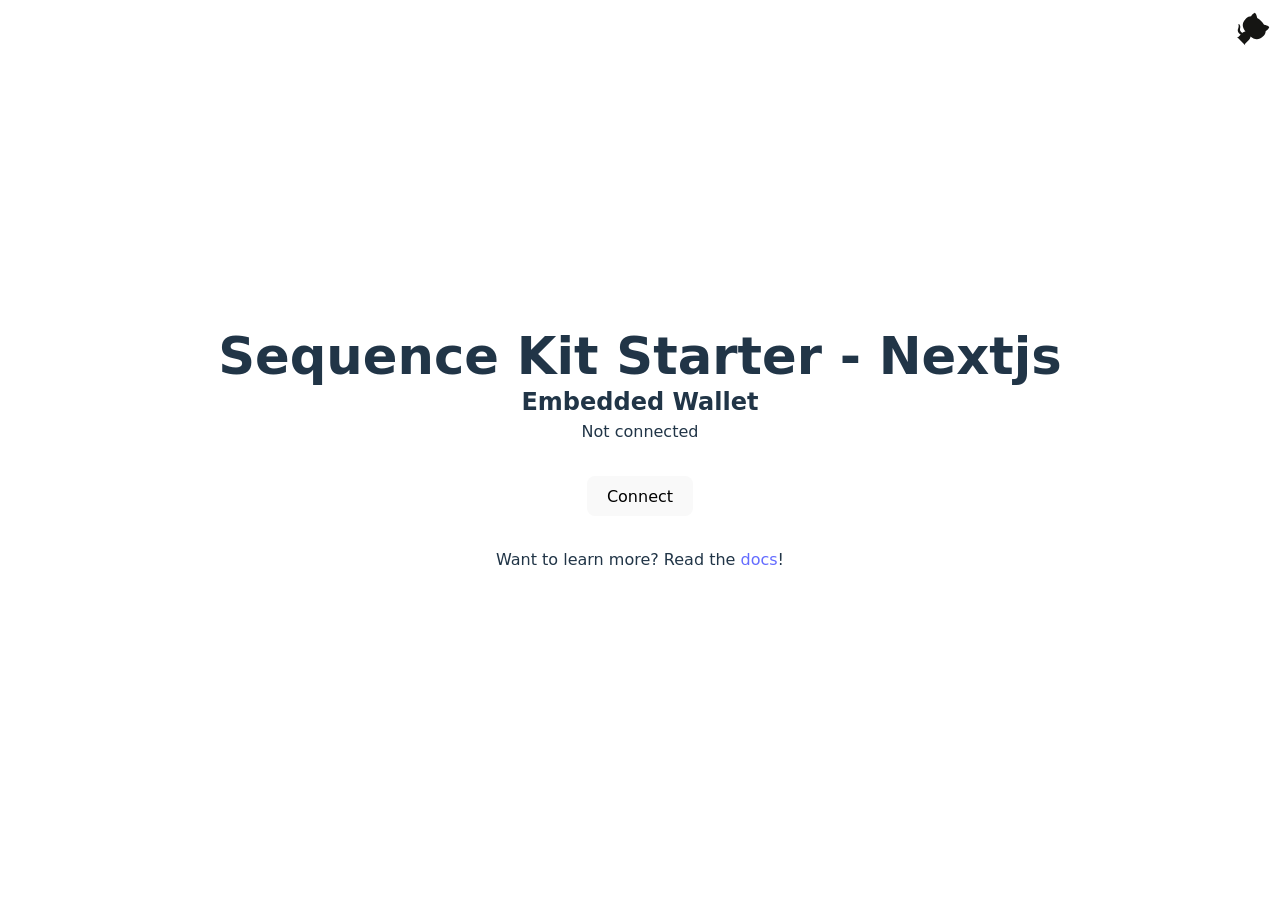
==== index.html @ 82bbddda "Deploy: (e07f115) Update README.md" ====
<!DOCTYPE html><html lang="en"><head><meta charSet="utf-8"/><meta name="viewport" content="width=device-width, initial-scale=1"/><link rel="stylesheet" href="/_next/static/css/a000816725b8e9ea.css" data-precedence="next"/><link rel="stylesheet" href="/_next/static/css/2fd97616786a4245.css" data-precedence="next"/><link rel="preload" as="script" fetchPriority="low" href="/_next/static/chunks/webpack-8eae33562496f68f.js"/><script src="/_next/static/chunks/9ae566a6-0f574d00f6d49301.js" async=""></script><script src="/_next/static/chunks/601-49159a57e6a0c23a.js" async=""></script><script src="/_next/static/chunks/main-app-5c5c0edd42f4235e.js" async=""></script><script src="/_next/static/chunks/4a587ee0-b6bbb9fd9493febb.js" async=""></script><script src="/_next/static/chunks/306-af823c8a07eae109.js" async=""></script><script src="/_next/static/chunks/app/page-5fa27159f5e140f4.js" async=""></script><script src="/_next/static/chunks/805-48412c173e0f5e5d.js" async=""></script><script src="/_next/static/chunks/app/layout-cf1ed7019ab30fc5.js" async=""></script><link rel="icon" href="/favicon.svg"/><title>Embedded Wallet Nextjs Boilerplate Demo</title><meta name="description" content="Embedded Wallet Nextjs Boilerplate Demo"/><script src="/_next/static/chunks/polyfills-78c92fac7aa8fdd8.js" noModule=""></script></head><body><a href="https://github.com/0xsequence/kit-embedded-wallet-nextjs-boilerplate" target="_blank" rel="noopener noreferrer" class="github-corner" aria-label="View source on GitHub"><svg width="80" height="80" viewBox="0 0 250 250" style="fill:#fff;color:#151513;position:absolute;top:0;border:0;right:0" aria-hidden="true"><path d="M0,0 L115,115 L130,115 L142,142 L250,250 L250,0 Z"></path><path d="M128.3,109.0 C113.8,99.7 119.0,89.6 119.0,89.6 C122.0,82.7 120.5,78.6 120.5,78.6 C119.2,72.0 123.4,76.3 123.4,76.3 C127.3,80.9 125.5,87.3 125.5,87.3 C122.9,97.6 130.6,101.9 134.4,103.2" fill="currentColor" style="transform-origin:130px 106px" class="octo-arm"></path><path d="M115.0,115.0 C114.9,115.1 118.7,116.5 119.8,115.4 L133.7,101.6 C136.9,99.2 139.9,98.4 142.2,98.6 C133.8,88.0 127.5,74.4 143.8,58.0 C148.5,53.4 154.0,51.2 159.7,51.0 C160.3,49.4 163.2,43.6 171.4,40.1 C171.4,40.1 176.1,42.5 178.8,56.2 C183.1,58.6 187.2,61.8 190.9,65.4 C194.5,69.0 197.7,73.2 200.1,77.6 C213.8,80.2 216.3,84.9 216.3,84.9 C212.7,93.1 206.9,96.0 205.4,96.6 C205.1,102.4 203.0,107.8 198.3,112.5 C181.9,128.9 168.3,122.5 157.7,114.1 C157.9,116.9 156.7,120.9 152.7,124.9 L141.0,136.5 C139.8,137.7 141.6,141.9 141.8,141.8 Z" fill="currentColor" class="octo-body"></path></svg></a><div><p>loading...</p></div><script src="/_next/static/chunks/webpack-8eae33562496f68f.js" async=""></script><script>(self.__next_f=self.__next_f||[]).push([0]);self.__next_f.push([2,null])</script><script>self.__next_f.push([1,"1:HL[\"/_next/static/css/a000816725b8e9ea.css\",\"style\"]\n2:HL[\"/_next/static/css/2fd97616786a4245.css\",\"style\"]\n"])</script><script>self.__next_f.push([1,"3:I[72342,[],\"\"]\n5:I[65405,[],\"ClientPageRoot\"]\n6:I[30465,[\"962\",\"static/chunks/4a587ee0-b6bbb9fd9493febb.js\",\"306\",\"static/chunks/306-af823c8a07eae109.js\",\"931\",\"static/chunks/app/page-5fa27159f5e140f4.js\"],\"default\"]\n7:I[51788,[\"962\",\"static/chunks/4a587ee0-b6bbb9fd9493febb.js\",\"306\",\"static/chunks/306-af823c8a07eae109.js\",\"805\",\"static/chunks/805-48412c173e0f5e5d.js\",\"185\",\"static/chunks/app/layout-cf1ed7019ab30fc5.js\"],\"default\"]\n8:I[94098,[],\"\"]\n9:I[71959,[],\"\"]\nb:I[15756,[],\"\"]\nc:[]\n"])</script><script>self.__next_f.push([1,"0:[[[\"$\",\"link\",\"0\",{\"rel\":\"stylesheet\",\"href\":\"/_next/static/css/a000816725b8e9ea.css\",\"precedence\":\"next\",\"crossOrigin\":\"$undefined\"}],[\"$\",\"link\",\"1\",{\"rel\":\"stylesheet\",\"href\":\"/_next/static/css/2fd97616786a4245.css\",\"precedence\":\"next\",\"crossOrigin\":\"$undefined\"}]],[\"$\",\"$L3\",null,{\"buildId\":\"lZiZDNh98xwqVVwx1nYhL\",\"assetPrefix\":\"\",\"initialCanonicalUrl\":\"/\",\"initialTree\":[\"\",{\"children\":[\"__PAGE__\",{}]},\"$undefined\",\"$undefined\",true],\"initialSeedData\":[\"\",{\"children\":[\"__PAGE__\",{},[[\"$L4\",[\"$\",\"$L5\",null,{\"props\":{\"params\":{},\"searchParams\":{}},\"Component\":\"$6\"}]],null],null]},[[\"$\",\"html\",null,{\"lang\":\"en\",\"children\":[[\"$\",\"head\",null,{\"children\":[\"$\",\"link\",null,{\"rel\":\"icon\",\"href\":\"/favicon.svg\"}]}],[\"$\",\"body\",null,{\"children\":[[\"$\",\"a\",null,{\"href\":\"https://github.com/0xsequence/kit-embedded-wallet-nextjs-boilerplate\",\"target\":\"_blank\",\"rel\":\"noopener noreferrer\",\"className\":\"github-corner\",\"aria-label\":\"View source on GitHub\",\"children\":[\"$\",\"svg\",null,{\"width\":\"80\",\"height\":\"80\",\"viewBox\":\"0 0 250 250\",\"style\":{\"fill\":\"#fff\",\"color\":\"#151513\",\"position\":\"absolute\",\"top\":0,\"border\":0,\"right\":0},\"aria-hidden\":\"true\",\"children\":[[\"$\",\"path\",null,{\"d\":\"M0,0 L115,115 L130,115 L142,142 L250,250 L250,0 Z\"}],[\"$\",\"path\",null,{\"d\":\"M128.3,109.0 C113.8,99.7 119.0,89.6 119.0,89.6 C122.0,82.7 120.5,78.6 120.5,78.6 C119.2,72.0 123.4,76.3 123.4,76.3 C127.3,80.9 125.5,87.3 125.5,87.3 C122.9,97.6 130.6,101.9 134.4,103.2\",\"fill\":\"currentColor\",\"style\":{\"transformOrigin\":\"130px 106px\"},\"className\":\"octo-arm\"}],[\"$\",\"path\",null,{\"d\":\"M115.0,115.0 C114.9,115.1 118.7,116.5 119.8,115.4 L133.7,101.6 C136.9,99.2 139.9,98.4 142.2,98.6 C133.8,88.0 127.5,74.4 143.8,58.0 C148.5,53.4 154.0,51.2 159.7,51.0 C160.3,49.4 163.2,43.6 171.4,40.1 C171.4,40.1 176.1,42.5 178.8,56.2 C183.1,58.6 187.2,61.8 190.9,65.4 C194.5,69.0 197.7,73.2 200.1,77.6 C213.8,80.2 216.3,84.9 216.3,84.9 C212.7,93.1 206.9,96.0 205.4,96.6 C205.1,102.4 203.0,107.8 198.3,112.5 C181.9,128.9 168.3,122.5 157.7,114.1 C157.9,116.9 156.7,120.9 152.7,124.9 L141.0,136.5 C139.8,137.7 141.6,141.9 141.8,141.8 Z\",\"fill\":\"currentColor\",\"className\":\"octo-body\"}]]}]}],[\"$\",\"$L7\",null,{\"children\":[\"$\",\"div\",null,{\"id\":\"root\",\"children\":[\"$\",\"$L8\",null,{\"parallelRouterKey\":\"children\",\"segmentPath\":[\"children\"],\"error\":\"$undefined\",\"errorStyles\":\"$undefined\",\"errorScripts\":\"$undefined\",\"template\":[\"$\",\"$L9\",null,{}],\"templateStyles\":\"$undefined\",\"templateScripts\":\"$undefined\",\"notFound\":[[\"$\",\"title\",null,{\"children\":\"404: This page could not be found.\"}],[\"$\",\"div\",null,{\"style\":{\"fontFamily\":\"system-ui,\\\"Segoe UI\\\",Roboto,Helvetica,Arial,sans-serif,\\\"Apple Color Emoji\\\",\\\"Segoe UI Emoji\\\"\",\"height\":\"100vh\",\"textAlign\":\"center\",\"display\":\"flex\",\"flexDirection\":\"column\",\"alignItems\":\"center\",\"justifyContent\":\"center\"},\"children\":[\"$\",\"div\",null,{\"children\":[[\"$\",\"style\",null,{\"dangerouslySetInnerHTML\":{\"__html\":\"body{color:#000;background:#fff;margin:0}.next-error-h1{border-right:1px solid rgba(0,0,0,.3)}@media (prefers-color-scheme:dark){body{color:#fff;background:#000}.next-error-h1{border-right:1px solid rgba(255,255,255,.3)}}\"}}],[\"$\",\"h1\",null,{\"className\":\"next-error-h1\",\"style\":{\"display\":\"inline-block\",\"margin\":\"0 20px 0 0\",\"padding\":\"0 23px 0 0\",\"fontSize\":24,\"fontWeight\":500,\"verticalAlign\":\"top\",\"lineHeight\":\"49px\"},\"children\":\"404\"}],[\"$\",\"div\",null,{\"style\":{\"display\":\"inline-block\"},\"children\":[\"$\",\"h2\",null,{\"style\":{\"fontSize\":14,\"fontWeight\":400,\"lineHeight\":\"49px\",\"margin\":0},\"children\":\"This page could not be found.\"}]}]]}]}]],\"notFoundStyles\":[],\"styles\":null}]}]}]]}]]}],null],null],\"couldBeIntercepted\":false,\"initialHead\":[null,\"$La\"],\"globalErrorComponent\":\"$b\",\"missingSlots\":\"$Wc\"}]]\n"])</script><script>self.__next_f.push([1,"a:[[\"$\",\"meta\",\"0\",{\"name\":\"viewport\",\"content\":\"width=device-width, initial-scale=1\"}],[\"$\",\"meta\",\"1\",{\"charSet\":\"utf-8\"}],[\"$\",\"title\",\"2\",{\"children\":\"Embedded Wallet Nextjs Boilerplate Demo\"}],[\"$\",\"meta\",\"3\",{\"name\":\"description\",\"content\":\"Embedded Wallet Nextjs Boilerplate Demo\"}]]\n4:null\n"])</script></body></html>
---- _next/static/css/a000816725b8e9ea.css ----
#root{max-width:1280px;margin:0 auto;padding:2rem;text-align:center}.card{padding:2em}.read-the-docs{color:#888}*{box-sizing:border-box;margin:0;padding:0}:root{font-family:Inter,system-ui,Avenir,Helvetica,Arial,sans-serif;line-height:1.5;font-weight:400;color-scheme:light dark;color:hsla(0,0%,100%,.87);background-color:#242424;font-synthesis:none;text-rendering:optimizeLegibility;-webkit-font-smoothing:antialiased;-moz-osx-font-smoothing:grayscale}a{font-weight:500;color:#646cff;text-decoration:inherit}a:hover{color:#535bf2}body{margin:0;display:flex;place-items:center;min-width:320px;min-height:100vh}h1{font-size:3.2em;line-height:1.1}button{border-radius:8px;border:1px solid transparent;padding:.6em 1.2em;font-size:1em;font-weight:500;font-family:inherit;background-color:#1a1a1a;cursor:pointer;transition:border-color .25s}button:hover{border-color:#646cff}button:focus,button:focus-visible{outline:4px auto -webkit-focus-ring-color}@media (prefers-color-scheme:light){:root{color:#213547;background-color:#fff}a:hover{color:#747bff}button{background-color:#f9f9f9}}.github-corner:hover .octo-arm{animation:octocat-wave .56s ease-in-out}@keyframes octocat-wave{0%,to{transform:rotate(0)}20%,60%{transform:rotate(-25deg)}40%,80%{transform:rotate(10deg)}}@media (max-width:500px){.github-corner:hover .octo-arm{animation:none}.github-corner .octo-arm{animation:octocat-wave .56s ease-in-out}}
---- _next/static/css/2fd97616786a4245.css ----
*,:after,:before{box-sizing:border-box}:root{--seq-blur-blur:blur(12.5px);--seq-blur-none:none;--seq-border-widths-none:0;--seq-border-widths-thin:0.075rem;--seq-border-widths-thick:0.125rem;--seq-fonts-inherit:inherit;--seq-fonts-body:Inter,system-ui,-apple-system,Segoe UI,Roboto,Ubuntu,Cantarell,Noto Sans,sans-serif,"Helvetica Neue",Arial;--seq-fonts-mono:"iAWriter Mono",Menlo,Monaco,Consolas,"Liberation Mono","Courier New",monospace;--seq-font-sizes-inherit:inherit;--seq-font-sizes-xsmall:0.625rem;--seq-font-sizes-small:0.75rem;--seq-font-sizes-normal:0.875rem;--seq-font-sizes-medium:1rem;--seq-font-sizes-large:1.25rem;--seq-font-sizes-xlarge:1.875rem;--seq-font-weights-inherit:inherit;--seq-font-weights-normal:400;--seq-font-weights-medium:500;--seq-font-weights-semibold:600;--seq-font-weights-bold:700;--seq-letter-spacings-inherit:inherit;--seq-letter-spacings-none:0;--seq-letter-spacings-normal:0.01em;--seq-letter-spacings-wide:0.03em;--seq-line-heights-4:1rem;--seq-line-heights-5:1.25rem;--seq-line-heights-6:1.5rem;--seq-line-heights-7:1.75rem;--seq-line-heights-9:2.25rem;--seq-line-heights-inherit:inherit;--seq-opacity-0:0;--seq-opacity-50:0.5;--seq-opacity-80:0.8;--seq-opacity-100:1;--seq-radii-none:0;--seq-radii-xs:0.25rem;--seq-radii-sm:0.5rem;--seq-radii-md:0.75rem;--seq-radii-lg:1rem;--seq-radii-circle:9999px;--seq-space-0:0;--seq-space-1:0.25rem;--seq-space-2:0.5rem;--seq-space-3:0.75rem;--seq-space-4:1rem;--seq-space-5:1.25rem;--seq-space-6:1.5rem;--seq-space-7:1.75rem;--seq-space-8:2rem;--seq-space-9:2.25rem;--seq-space-10:2.5rem;--seq-space-12:3rem;--seq-space-14:3.5rem;--seq-space-16:4rem;--seq-space-0_25:0.0625rem;--seq-space-0_5:0.125rem;--seq-space-1_5:0.375rem;--seq-colors-black:#000;--seq-colors-white:#fff;--seq-colors-inherit:inherit;--seq-colors-transparent:transparent;--seq-colors-positive:#1fc266;--seq-colors-negative:#c2501f;--seq-colors-info:#0076cc;--seq-colors-warning:#f4b03e;--seq-colors-gradient-backdrop:linear-gradient(243.18deg,rgba(86,52,189,.85),rgba(49,41,223,.85) 63.54%,rgba(7,98,149,.85));--seq-colors-gradient-primary:linear-gradient(89.69deg,#4411e1 0.27%,#7537f9 99.73%);--seq-colors-gradient-secondary:linear-gradient(32.51deg,#951990 -15.23%,#3a35b1 48.55%,#20a8b0);--seq-colors-arbitrum-dark:#212d44;--seq-colors-arbitrum-light:#93d4ff;--seq-colors-avalance-dark:#810c0c;--seq-colors-avalance-light:#ff8080;--seq-colors-bsc-dark:#584508;--seq-colors-bsc-light:#fccf43;--seq-colors-ethereum-dark:#132362;--seq-colors-ethereum-light:#abf;--seq-colors-gnosis-dark:#084246;--seq-colors-gnosis-light:#8cf6fd;--seq-colors-polygon-dark:#350881;--seq-colors-polygon-light:#c7a6ff;--seq-colors-text100:#fff;--seq-colors-text80:hsla(0,0%,100%,.8);--seq-colors-text50:hsla(0,0%,100%,.5);--seq-colors-text-inverse100:#000;--seq-colors-background-primary:#000;--seq-colors-background-secondary:hsla(0,0%,100%,.1);--seq-colors-background-contrast:rgba(0,0,0,.5);--seq-colors-background-muted:hsla(0,0%,100%,.05);--seq-colors-background-control:hsla(0,0%,100%,.25);--seq-colors-background-inverse:#fff;--seq-colors-background-backdrop:rgba(34,34,34,.9);--seq-colors-background-overlay:rgba(0,0,0,.7);--seq-colors-background-raised:rgba(54,54,54,.7);--seq-colors-button-glass:hsla(0,0%,100%,.15);--seq-colors-button-emphasis:rgba(0,0,0,.5);--seq-colors-button-inverse:hsla(0,0%,100%,.8);--seq-colors-border-normal:hsla(0,0%,100%,.25);--seq-colors-border-focus:hsla(0,0%,100%,.5)}.fyvr10{width:var(--seq-space-0)}.fyvr14{width:var(--seq-space-1)}.fyvr18{width:var(--seq-space-2)}.fyvr1c{width:var(--seq-space-3)}.fyvr1g{width:var(--seq-space-4)}.fyvr1k{width:var(--seq-space-5)}.fyvr1o{width:var(--seq-space-6)}.fyvr1s{width:var(--seq-space-7)}.fyvr1w{width:var(--seq-space-8)}.fyvr110{width:var(--seq-space-9)}.fyvr114{width:var(--seq-space-10)}.fyvr118{width:var(--seq-space-12)}.fyvr11c{width:var(--seq-space-14)}.fyvr11g{width:var(--seq-space-16)}.fyvr11k{width:var(--seq-space-0_25)}.fyvr11o{width:var(--seq-space-0_5)}.fyvr11s{width:var(--seq-space-1_5)}.fyvr11w{width:0}.fyvr120{width:1px}.fyvr124{width:auto}.fyvr128{width:100%}.fyvr12c{width:50%}.fyvr12g{width:33.33333%}.fyvr12k{width:66.66667%}.fyvr12o{width:25%}.fyvr12s{width:75%}.fyvr12w{width:-moz-fit-content;width:fit-content}.fyvr130{width:max-content}.fyvr134{width:min-content}.fyvr138{width:100vw}.fyvr13c{width:100vh}.fyvr13g{height:var(--seq-space-0)}.fyvr13k{height:var(--seq-space-1)}.fyvr13o{height:var(--seq-space-2)}.fyvr13s{height:var(--seq-space-3)}.fyvr13w{height:var(--seq-space-4)}.fyvr140{height:var(--seq-space-5)}.fyvr144{height:var(--seq-space-6)}.fyvr148{height:var(--seq-space-7)}.fyvr14c{height:var(--seq-space-8)}.fyvr14g{height:var(--seq-space-9)}.fyvr14k{height:var(--seq-space-10)}.fyvr14o{height:var(--seq-space-12)}.fyvr14s{height:var(--seq-space-14)}.fyvr14w{height:var(--seq-space-16)}.fyvr150{height:var(--seq-space-0_25)}.fyvr154{height:var(--seq-space-0_5)}.fyvr158{height:var(--seq-space-1_5)}.fyvr15c{height:0}.fyvr15g{height:1px}.fyvr15k{height:auto}.fyvr15o{height:100%}.fyvr15s{height:50%}.fyvr15w{height:33.33333%}.fyvr160{height:66.66667%}.fyvr164{height:25%}.fyvr168{height:75%}.fyvr16c{height:-moz-fit-content;height:fit-content}.fyvr16g{height:max-content}.fyvr16k{height:min-content}.fyvr16o{height:100vw}.fyvr16s{height:100vh}.fyvr16w{max-width:var(--seq-space-0)}.fyvr170{max-width:var(--seq-space-1)}.fyvr174{max-width:var(--seq-space-2)}.fyvr178{max-width:var(--seq-space-3)}.fyvr17c{max-width:var(--seq-space-4)}.fyvr17g{max-width:var(--seq-space-5)}.fyvr17k{max-width:var(--seq-space-6)}.fyvr17o{max-width:var(--seq-space-7)}.fyvr17s{max-width:var(--seq-space-8)}.fyvr17w{max-width:var(--seq-space-9)}.fyvr180{max-width:var(--seq-space-10)}.fyvr184{max-width:var(--seq-space-12)}.fyvr188{max-width:var(--seq-space-14)}.fyvr18c{max-width:var(--seq-space-16)}.fyvr18g{max-width:var(--seq-space-0_25)}.fyvr18k{max-width:var(--seq-space-0_5)}.fyvr18o{max-width:var(--seq-space-1_5)}.fyvr18s{max-width:0}.fyvr18w{max-width:1px}.fyvr190{max-width:auto}.fyvr194{max-width:100%}.fyvr198{max-width:50%}.fyvr19c{max-width:33.33333%}.fyvr19g{max-width:66.66667%}.fyvr19k{max-width:25%}.fyvr19o{max-width:75%}.fyvr19s{max-width:-moz-fit-content;max-width:fit-content}.fyvr19w{max-width:max-content}.fyvr1a0{max-width:min-content}.fyvr1a4{max-width:100vw}.fyvr1a8{max-width:100vh}.fyvr1ac{max-height:var(--seq-space-0)}.fyvr1ag{max-height:var(--seq-space-1)}.fyvr1ak{max-height:var(--seq-space-2)}.fyvr1ao{max-height:var(--seq-space-3)}.fyvr1as{max-height:var(--seq-space-4)}.fyvr1aw{max-height:var(--seq-space-5)}.fyvr1b0{max-height:var(--seq-space-6)}.fyvr1b4{max-height:var(--seq-space-7)}.fyvr1b8{max-height:var(--seq-space-8)}.fyvr1bc{max-height:var(--seq-space-9)}.fyvr1bg{max-height:var(--seq-space-10)}.fyvr1bk{max-height:var(--seq-space-12)}.fyvr1bo{max-height:var(--seq-space-14)}.fyvr1bs{max-height:var(--seq-space-16)}.fyvr1bw{max-height:var(--seq-space-0_25)}.fyvr1c0{max-height:var(--seq-space-0_5)}.fyvr1c4{max-height:var(--seq-space-1_5)}.fyvr1c8{max-height:0}.fyvr1cc{max-height:1px}.fyvr1cg{max-height:auto}.fyvr1ck{max-height:100%}.fyvr1co{max-height:50%}.fyvr1cs{max-height:33.33333%}.fyvr1cw{max-height:66.66667%}.fyvr1d0{max-height:25%}.fyvr1d4{max-height:75%}.fyvr1d8{max-height:-moz-fit-content;max-height:fit-content}.fyvr1dc{max-height:max-content}.fyvr1dg{max-height:min-content}.fyvr1dk{max-height:100vw}.fyvr1do{max-height:100vh}.fyvr1ds{min-width:var(--seq-space-0)}.fyvr1dw{min-width:var(--seq-space-1)}.fyvr1e0{min-width:var(--seq-space-2)}.fyvr1e4{min-width:var(--seq-space-3)}.fyvr1e8{min-width:var(--seq-space-4)}.fyvr1ec{min-width:var(--seq-space-5)}.fyvr1eg{min-width:var(--seq-space-6)}.fyvr1ek{min-width:var(--seq-space-7)}.fyvr1eo{min-width:var(--seq-space-8)}.fyvr1es{min-width:var(--seq-space-9)}.fyvr1ew{min-width:var(--seq-space-10)}.fyvr1f0{min-width:var(--seq-space-12)}.fyvr1f4{min-width:var(--seq-space-14)}.fyvr1f8{min-width:var(--seq-space-16)}.fyvr1fc{min-width:var(--seq-space-0_25)}.fyvr1fg{min-width:var(--seq-space-0_5)}.fyvr1fk{min-width:var(--seq-space-1_5)}.fyvr1fo{min-width:0}.fyvr1fs{min-width:1px}.fyvr1fw{min-width:auto}.fyvr1g0{min-width:100%}.fyvr1g4{min-width:50%}.fyvr1g8{min-width:33.33333%}.fyvr1gc{min-width:66.66667%}.fyvr1gg{min-width:25%}.fyvr1gk{min-width:75%}.fyvr1go{min-width:-moz-fit-content;min-width:fit-content}.fyvr1gs{min-width:max-content}.fyvr1gw{min-width:min-content}.fyvr1h0{min-width:100vw}.fyvr1h4{min-width:100vh}.fyvr1h8{min-height:var(--seq-space-0)}.fyvr1hc{min-height:var(--seq-space-1)}.fyvr1hg{min-height:var(--seq-space-2)}.fyvr1hk{min-height:var(--seq-space-3)}.fyvr1ho{min-height:var(--seq-space-4)}.fyvr1hs{min-height:var(--seq-space-5)}.fyvr1hw{min-height:var(--seq-space-6)}.fyvr1i0{min-height:var(--seq-space-7)}.fyvr1i4{min-height:var(--seq-space-8)}.fyvr1i8{min-height:var(--seq-space-9)}.fyvr1ic{min-height:var(--seq-space-10)}.fyvr1ig{min-height:var(--seq-space-12)}.fyvr1ik{min-height:var(--seq-space-14)}.fyvr1io{min-height:var(--seq-space-16)}.fyvr1is{min-height:var(--seq-space-0_25)}.fyvr1iw{min-height:var(--seq-space-0_5)}.fyvr1j0{min-height:var(--seq-space-1_5)}.fyvr1j4{min-height:0}.fyvr1j8{min-height:1px}.fyvr1jc{min-height:auto}.fyvr1jg{min-height:100%}.fyvr1jk{min-height:50%}.fyvr1jo{min-height:33.33333%}.fyvr1js{min-height:66.66667%}.fyvr1jw{min-height:25%}.fyvr1k0{min-height:75%}.fyvr1k4{min-height:-moz-fit-content;min-height:fit-content}.fyvr1k8{min-height:max-content}.fyvr1kc{min-height:min-content}.fyvr1kg{min-height:100vw}.fyvr1kk{min-height:100vh}.fyvr1ko{top:var(--seq-space-0)}.fyvr1ks{top:var(--seq-space-1)}.fyvr1kw{top:var(--seq-space-2)}.fyvr1l0{top:var(--seq-space-3)}.fyvr1l4{top:var(--seq-space-4)}.fyvr1l8{top:var(--seq-space-5)}.fyvr1lc{top:var(--seq-space-6)}.fyvr1lg{top:var(--seq-space-7)}.fyvr1lk{top:var(--seq-space-8)}.fyvr1lo{top:var(--seq-space-9)}.fyvr1ls{top:var(--seq-space-10)}.fyvr1lw{top:var(--seq-space-12)}.fyvr1m0{top:var(--seq-space-14)}.fyvr1m4{top:var(--seq-space-16)}.fyvr1m8{top:var(--seq-space-0_25)}.fyvr1mc{top:var(--seq-space-0_5)}.fyvr1mg{top:var(--seq-space-1_5)}.fyvr1mk{top:auto}.fyvr1mo{bottom:var(--seq-space-0)}.fyvr1ms{bottom:var(--seq-space-1)}.fyvr1mw{bottom:var(--seq-space-2)}.fyvr1n0{bottom:var(--seq-space-3)}.fyvr1n4{bottom:var(--seq-space-4)}.fyvr1n8{bottom:var(--seq-space-5)}.fyvr1nc{bottom:var(--seq-space-6)}.fyvr1ng{bottom:var(--seq-space-7)}.fyvr1nk{bottom:var(--seq-space-8)}.fyvr1no{bottom:var(--seq-space-9)}.fyvr1ns{bottom:var(--seq-space-10)}.fyvr1nw{bottom:var(--seq-space-12)}.fyvr1o0{bottom:var(--seq-space-14)}.fyvr1o4{bottom:var(--seq-space-16)}.fyvr1o8{bottom:var(--seq-space-0_25)}.fyvr1oc{bottom:var(--seq-space-0_5)}.fyvr1og{bottom:var(--seq-space-1_5)}.fyvr1ok{bottom:auto}.fyvr1oo{left:var(--seq-space-0)}.fyvr1os{left:var(--seq-space-1)}.fyvr1ow{left:var(--seq-space-2)}.fyvr1p0{left:var(--seq-space-3)}.fyvr1p4{left:var(--seq-space-4)}.fyvr1p8{left:var(--seq-space-5)}.fyvr1pc{left:var(--seq-space-6)}.fyvr1pg{left:var(--seq-space-7)}.fyvr1pk{left:var(--seq-space-8)}.fyvr1po{left:var(--seq-space-9)}.fyvr1ps{left:var(--seq-space-10)}.fyvr1pw{left:var(--seq-space-12)}.fyvr1q0{left:var(--seq-space-14)}.fyvr1q4{left:var(--seq-space-16)}.fyvr1q8{left:var(--seq-space-0_25)}.fyvr1qc{left:var(--seq-space-0_5)}.fyvr1qg{left:var(--seq-space-1_5)}.fyvr1qk{left:auto}.fyvr1qo{right:var(--seq-space-0)}.fyvr1qs{right:var(--seq-space-1)}.fyvr1qw{right:var(--seq-space-2)}.fyvr1r0{right:var(--seq-space-3)}.fyvr1r4{right:var(--seq-space-4)}.fyvr1r8{right:var(--seq-space-5)}.fyvr1rc{right:var(--seq-space-6)}.fyvr1rg{right:var(--seq-space-7)}.fyvr1rk{right:var(--seq-space-8)}.fyvr1ro{right:var(--seq-space-9)}.fyvr1rs{right:var(--seq-space-10)}.fyvr1rw{right:var(--seq-space-12)}.fyvr1s0{right:var(--seq-space-14)}.fyvr1s4{right:var(--seq-space-16)}.fyvr1s8{right:var(--seq-space-0_25)}.fyvr1sc{right:var(--seq-space-0_5)}.fyvr1sg{right:var(--seq-space-1_5)}.fyvr1sk{right:auto}.fyvr1so{padding-top:var(--seq-space-0)}.fyvr1ss{padding-top:var(--seq-space-1)}.fyvr1sw{padding-top:var(--seq-space-2)}.fyvr1t0{padding-top:var(--seq-space-3)}.fyvr1t4{padding-top:var(--seq-space-4)}.fyvr1t8{padding-top:var(--seq-space-5)}.fyvr1tc{padding-top:var(--seq-space-6)}.fyvr1tg{padding-top:var(--seq-space-7)}.fyvr1tk{padding-top:var(--seq-space-8)}.fyvr1to{padding-top:var(--seq-space-9)}.fyvr1ts{padding-top:var(--seq-space-10)}.fyvr1tw{padding-top:var(--seq-space-12)}.fyvr1u0{padding-top:var(--seq-space-14)}.fyvr1u4{padding-top:var(--seq-space-16)}.fyvr1u8{padding-top:var(--seq-space-0_25)}.fyvr1uc{padding-top:var(--seq-space-0_5)}.fyvr1ug{padding-top:var(--seq-space-1_5)}.fyvr1uk{padding-bottom:var(--seq-space-0)}.fyvr1uo{padding-bottom:var(--seq-space-1)}.fyvr1us{padding-bottom:var(--seq-space-2)}.fyvr1uw{padding-bottom:var(--seq-space-3)}.fyvr1v0{padding-bottom:var(--seq-space-4)}.fyvr1v4{padding-bottom:var(--seq-space-5)}.fyvr1v8{padding-bottom:var(--seq-space-6)}.fyvr1vc{padding-bottom:var(--seq-space-7)}.fyvr1vg{padding-bottom:var(--seq-space-8)}.fyvr1vk{padding-bottom:var(--seq-space-9)}.fyvr1vo{padding-bottom:var(--seq-space-10)}.fyvr1vs{padding-bottom:var(--seq-space-12)}.fyvr1vw{padding-bottom:var(--seq-space-14)}.fyvr1w0{padding-bottom:var(--seq-space-16)}.fyvr1w4{padding-bottom:var(--seq-space-0_25)}.fyvr1w8{padding-bottom:var(--seq-space-0_5)}.fyvr1wc{padding-bottom:var(--seq-space-1_5)}.fyvr1wg{padding-left:var(--seq-space-0)}.fyvr1wk{padding-left:var(--seq-space-1)}.fyvr1wo{padding-left:var(--seq-space-2)}.fyvr1ws{padding-left:var(--seq-space-3)}.fyvr1ww{padding-left:var(--seq-space-4)}.fyvr1x0{padding-left:var(--seq-space-5)}.fyvr1x4{padding-left:var(--seq-space-6)}.fyvr1x8{padding-left:var(--seq-space-7)}.fyvr1xc{padding-left:var(--seq-space-8)}.fyvr1xg{padding-left:var(--seq-space-9)}.fyvr1xk{padding-left:var(--seq-space-10)}.fyvr1xo{padding-left:var(--seq-space-12)}.fyvr1xs{padding-left:var(--seq-space-14)}.fyvr1xw{padding-left:var(--seq-space-16)}.fyvr1y0{padding-left:var(--seq-space-0_25)}.fyvr1y4{padding-left:var(--seq-space-0_5)}.fyvr1y8{padding-left:var(--seq-space-1_5)}.fyvr1yc{padding-right:var(--seq-space-0)}.fyvr1yg{padding-right:var(--seq-space-1)}.fyvr1yk{padding-right:var(--seq-space-2)}.fyvr1yo{padding-right:var(--seq-space-3)}.fyvr1ys{padding-right:var(--seq-space-4)}.fyvr1yw{padding-right:var(--seq-space-5)}.fyvr1z0{padding-right:var(--seq-space-6)}.fyvr1z4{padding-right:var(--seq-space-7)}.fyvr1z8{padding-right:var(--seq-space-8)}.fyvr1zc{padding-right:var(--seq-space-9)}.fyvr1zg{padding-right:var(--seq-space-10)}.fyvr1zk{padding-right:var(--seq-space-12)}.fyvr1zo{padding-right:var(--seq-space-14)}.fyvr1zs{padding-right:var(--seq-space-16)}.fyvr1zw{padding-right:var(--seq-space-0_25)}.fyvr1100{padding-right:var(--seq-space-0_5)}.fyvr1104{padding-right:var(--seq-space-1_5)}.fyvr1108{margin-top:var(--seq-space-0)}.fyvr110c{margin-top:var(--seq-space-1)}.fyvr110g{margin-top:var(--seq-space-2)}.fyvr110k{margin-top:var(--seq-space-3)}.fyvr110o{margin-top:var(--seq-space-4)}.fyvr110s{margin-top:var(--seq-space-5)}.fyvr110w{margin-top:var(--seq-space-6)}.fyvr1110{margin-top:var(--seq-space-7)}.fyvr1114{margin-top:var(--seq-space-8)}.fyvr1118{margin-top:var(--seq-space-9)}.fyvr111c{margin-top:var(--seq-space-10)}.fyvr111g{margin-top:var(--seq-space-12)}.fyvr111k{margin-top:var(--seq-space-14)}.fyvr111o{margin-top:var(--seq-space-16)}.fyvr111s{margin-top:var(--seq-space-0_25)}.fyvr111w{margin-top:var(--seq-space-0_5)}.fyvr1120{margin-top:var(--seq-space-1_5)}.fyvr1124{margin-top:auto}.fyvr1128{margin-bottom:var(--seq-space-0)}.fyvr112c{margin-bottom:var(--seq-space-1)}.fyvr112g{margin-bottom:var(--seq-space-2)}.fyvr112k{margin-bottom:var(--seq-space-3)}.fyvr112o{margin-bottom:var(--seq-space-4)}.fyvr112s{margin-bottom:var(--seq-space-5)}.fyvr112w{margin-bottom:var(--seq-space-6)}.fyvr1130{margin-bottom:var(--seq-space-7)}.fyvr1134{margin-bottom:var(--seq-space-8)}.fyvr1138{margin-bottom:var(--seq-space-9)}.fyvr113c{margin-bottom:var(--seq-space-10)}.fyvr113g{margin-bottom:var(--seq-space-12)}.fyvr113k{margin-bottom:var(--seq-space-14)}.fyvr113o{margin-bottom:var(--seq-space-16)}.fyvr113s{margin-bottom:var(--seq-space-0_25)}.fyvr113w{margin-bottom:var(--seq-space-0_5)}.fyvr1140{margin-bottom:var(--seq-space-1_5)}.fyvr1144{margin-bottom:auto}.fyvr1148{margin-left:var(--seq-space-0)}.fyvr114c{margin-left:var(--seq-space-1)}.fyvr114g{margin-left:var(--seq-space-2)}.fyvr114k{margin-left:var(--seq-space-3)}.fyvr114o{margin-left:var(--seq-space-4)}.fyvr114s{margin-left:var(--seq-space-5)}.fyvr114w{margin-left:var(--seq-space-6)}.fyvr1150{margin-left:var(--seq-space-7)}.fyvr1154{margin-left:var(--seq-space-8)}.fyvr1158{margin-left:var(--seq-space-9)}.fyvr115c{margin-left:var(--seq-space-10)}.fyvr115g{margin-left:var(--seq-space-12)}.fyvr115k{margin-left:var(--seq-space-14)}.fyvr115o{margin-left:var(--seq-space-16)}.fyvr115s{margin-left:var(--seq-space-0_25)}.fyvr115w{margin-left:var(--seq-space-0_5)}.fyvr1160{margin-left:var(--seq-space-1_5)}.fyvr1164{margin-left:auto}.fyvr1168{margin-right:var(--seq-space-0)}.fyvr116c{margin-right:var(--seq-space-1)}.fyvr116g{margin-right:var(--seq-space-2)}.fyvr116k{margin-right:var(--seq-space-3)}.fyvr116o{margin-right:var(--seq-space-4)}.fyvr116s{margin-right:var(--seq-space-5)}.fyvr116w{margin-right:var(--seq-space-6)}.fyvr1170{margin-right:var(--seq-space-7)}.fyvr1174{margin-right:var(--seq-space-8)}.fyvr1178{margin-right:var(--seq-space-9)}.fyvr117c{margin-right:var(--seq-space-10)}.fyvr117g{margin-right:var(--seq-space-12)}.fyvr117k{margin-right:var(--seq-space-14)}.fyvr117o{margin-right:var(--seq-space-16)}.fyvr117s{margin-right:var(--seq-space-0_25)}.fyvr117w{margin-right:var(--seq-space-0_5)}.fyvr1180{margin-right:var(--seq-space-1_5)}.fyvr1184{margin-right:auto}.fyvr1188{gap:var(--seq-space-0)}.fyvr118c{gap:var(--seq-space-1)}.fyvr118g{gap:var(--seq-space-2)}.fyvr118k{gap:var(--seq-space-3)}.fyvr118o{gap:var(--seq-space-4)}.fyvr118s{gap:var(--seq-space-5)}.fyvr118w{gap:var(--seq-space-6)}.fyvr1190{gap:var(--seq-space-7)}.fyvr1194{gap:var(--seq-space-8)}.fyvr1198{gap:var(--seq-space-9)}.fyvr119c{gap:var(--seq-space-10)}.fyvr119g{gap:var(--seq-space-12)}.fyvr119k{gap:var(--seq-space-14)}.fyvr119o{gap:var(--seq-space-16)}.fyvr119s{gap:var(--seq-space-0_25)}.fyvr119w{gap:var(--seq-space-0_5)}.fyvr11a0{gap:var(--seq-space-1_5)}.fyvr11a4{border-bottom-width:var(--seq-border-widths-none)}.fyvr11a8{border-bottom-width:var(--seq-border-widths-thin)}.fyvr11ac{border-bottom-width:var(--seq-border-widths-thick)}.fyvr11ag{border-left-width:var(--seq-border-widths-none)}.fyvr11ak{border-left-width:var(--seq-border-widths-thin)}.fyvr11ao{border-left-width:var(--seq-border-widths-thick)}.fyvr11as{border-right-width:var(--seq-border-widths-none)}.fyvr11aw{border-right-width:var(--seq-border-widths-thin)}.fyvr11b0{border-right-width:var(--seq-border-widths-thick)}.fyvr11b4{border-top-width:var(--seq-border-widths-none)}.fyvr11b8{border-top-width:var(--seq-border-widths-thin)}.fyvr11bc{border-top-width:var(--seq-border-widths-thick)}.fyvr11bg{border-bottom-left-radius:var(--seq-radii-none)}.fyvr11bk{border-bottom-left-radius:var(--seq-radii-xs)}.fyvr11bo{border-bottom-left-radius:var(--seq-radii-sm)}.fyvr11bs{border-bottom-left-radius:var(--seq-radii-md)}.fyvr11bw{border-bottom-left-radius:var(--seq-radii-lg)}.fyvr11c0{border-bottom-left-radius:var(--seq-radii-circle)}.fyvr11c4{border-bottom-right-radius:var(--seq-radii-none)}.fyvr11c8{border-bottom-right-radius:var(--seq-radii-xs)}.fyvr11cc{border-bottom-right-radius:var(--seq-radii-sm)}.fyvr11cg{border-bottom-right-radius:var(--seq-radii-md)}.fyvr11ck{border-bottom-right-radius:var(--seq-radii-lg)}.fyvr11co{border-bottom-right-radius:var(--seq-radii-circle)}.fyvr11cs{border-top-left-radius:var(--seq-radii-none)}.fyvr11cw{border-top-left-radius:var(--seq-radii-xs)}.fyvr11d0{border-top-left-radius:var(--seq-radii-sm)}.fyvr11d4{border-top-left-radius:var(--seq-radii-md)}.fyvr11d8{border-top-left-radius:var(--seq-radii-lg)}.fyvr11dc{border-top-left-radius:var(--seq-radii-circle)}.fyvr11dg{border-top-right-radius:var(--seq-radii-none)}.fyvr11dk{border-top-right-radius:var(--seq-radii-xs)}.fyvr11do{border-top-right-radius:var(--seq-radii-sm)}.fyvr11ds{border-top-right-radius:var(--seq-radii-md)}.fyvr11dw{border-top-right-radius:var(--seq-radii-lg)}.fyvr11e0{border-top-right-radius:var(--seq-radii-circle)}.fyvr11e4{font-size:var(--seq-font-sizes-inherit)}.fyvr11e8{font-size:var(--seq-font-sizes-xsmall)}.fyvr11ec{font-size:var(--seq-font-sizes-small)}.fyvr11eg{font-size:var(--seq-font-sizes-normal)}.fyvr11ek{font-size:var(--seq-font-sizes-medium)}.fyvr11eo{font-size:var(--seq-font-sizes-large)}.fyvr11es{font-size:var(--seq-font-sizes-xlarge)}.fyvr11ew{font-weight:var(--seq-font-weights-inherit)}.fyvr11f0{font-weight:var(--seq-font-weights-normal)}.fyvr11f4{font-weight:var(--seq-font-weights-medium)}.fyvr11f8{font-weight:var(--seq-font-weights-semibold)}.fyvr11fc{font-weight:var(--seq-font-weights-bold)}.fyvr11fg{letter-spacing:var(--seq-letter-spacings-inherit)}.fyvr11fk{letter-spacing:var(--seq-letter-spacings-none)}.fyvr11fo{letter-spacing:var(--seq-letter-spacings-normal)}.fyvr11fs{letter-spacing:var(--seq-letter-spacings-wide)}.fyvr11fw{line-height:var(--seq-line-heights-4)}.fyvr11g0{line-height:var(--seq-line-heights-5)}.fyvr11g4{line-height:var(--seq-line-heights-6)}.fyvr11g8{line-height:var(--seq-line-heights-7)}.fyvr11gc{line-height:var(--seq-line-heights-9)}.fyvr11gg{line-height:var(--seq-line-heights-inherit)}.fyvr11gk{text-align:center}.fyvr11go{text-align:left}.fyvr11gs{text-align:right}.fyvr11gw{display:block}.fyvr11h0{display:flex}.fyvr11h4{display:grid}.fyvr11h8{display:inline-block}.fyvr11hc{display:inline-flex}.fyvr11hg{display:none}.fyvr11hk{display:contents}.fyvr11ho{position:absolute}.fyvr11hs{position:fixed}.fyvr11hw{position:relative}.fyvr11i0{position:-webkit-sticky;position:sticky}.fyvr11i4{flex-direction:column}.fyvr11i8{flex-direction:column-reverse}.fyvr11ic{flex-direction:row}.fyvr11ig{flex-direction:row-reverse}.fyvr11ik{flex-shrink:0}.fyvr11io{flex-shrink:1}.fyvr11is{flex-grow:0}.fyvr11iw{flex-grow:1}.fyvr11j0{flex-wrap:nowrap}.fyvr11j4{flex-wrap:wrap}.fyvr11j8{flex-wrap:wrap-reverse}.fyvr11jc{justify-content:flex-start}.fyvr11jg{justify-content:center}.fyvr11jk{justify-content:flex-end}.fyvr11jo{justify-content:stretch}.fyvr11js{justify-content:space-around}.fyvr11jw{justify-content:space-between}.fyvr11k0{justify-content:space-evenly}.fyvr11k4{justify-self:flex-start}.fyvr11k8{justify-self:center}.fyvr11kc{justify-self:flex-end}.fyvr11kg{justify-self:stretch}.fyvr11kk{align-items:flex-start}.fyvr11ko{align-items:center}.fyvr11ks{align-items:flex-end}.fyvr11kw{align-items:stretch}.fyvr11l0{align-items:baseline}.fyvr11l4{align-self:flex-start}.fyvr11l8{align-self:center}.fyvr11lc{align-self:flex-end}.fyvr11lg{align-self:stretch}.fyvr11lk{align-self:baseline}.fyvr11lo{overflow-x:auto}.fyvr11ls{overflow-x:hidden}.fyvr11lw{overflow-x:scroll}.fyvr11m0{overflow-x:visible}.fyvr11m4{overflow-y:auto}.fyvr11m8{overflow-y:hidden}.fyvr11mc{overflow-y:scroll}.fyvr11mg{overflow-y:visible}.fyvr11mk{visibility:hidden}.fyvr11mo{visibility:visible}.fyvr11ms{-webkit-backdrop-filter:var(--seq-blur-blur);backdrop-filter:var(--seq-blur-blur)}.fyvr11mt{-webkit-backdrop-filter:var(--seq-blur-none);backdrop-filter:var(--seq-blur-none)}.fyvr11mu{font-family:var(--seq-fonts-inherit)}.fyvr11mv{font-family:var(--seq-fonts-body)}.fyvr11mw{font-family:var(--seq-fonts-mono)}.fyvr11mx{text-overflow:ellipsis}.fyvr11my{text-overflow:clip}.fyvr11mz{text-transform:capitalize}.fyvr11n0{text-transform:lowercase}.fyvr11n1{text-transform:uppercase}.fyvr11n2{-webkit-text-decoration:none;text-decoration:none}.fyvr11n3{-webkit-text-decoration:underline;text-decoration:underline}.fyvr11n4{-webkit-user-select:none;-moz-user-select:none;user-select:none}.fyvr11n5{-webkit-user-select:text;-moz-user-select:text;user-select:text}.fyvr11n6{-webkit-user-select:all;-moz-user-select:all;user-select:all}.fyvr11n7{-webkit-user-select:auto;-moz-user-select:auto;user-select:auto}.fyvr11n8{white-space:normal}.fyvr11n9{white-space:nowrap}.fyvr11na{white-space:normal}.fyvr11nb{white-space:inherit}.fyvr11nc{word-break:break-word}.fyvr11nd{word-wrap:normal}.fyvr11ne{word-wrap:break-word}.fyvr11nf{word-wrap:normal}.fyvr11ng{word-wrap:inherit}.fyvr11nh{z-index:0}.fyvr11ni{z-index:1}.fyvr11nj{z-index:10}.fyvr11nk{z-index:20}.fyvr11nl{z-index:30}.fyvr11nm{z-index:40}.fyvr11nn{z-index:50}.fyvr11no{z-index:-1}.fyvr11np{z-index:auto}.fyvr11nq{aspect-ratio:1/1}.fyvr11nr{aspect-ratio:16/9}.fyvr11ns{aspect-ratio:4/3}.fyvr11nt{aspect-ratio:3/1}.fyvr11nu{aspect-ratio:auto}.fyvr11nv,.fyvr11nw:active,.fyvr11nx:disabled,.fyvr11nx[data-disabled],.fyvr11ny:focus,.fyvr11nz:hover:not([disabled]),.fyvr11o0[data-state=checked]{background:var(--seq-colors-black)}.fyvr11o1,.fyvr11o2:active,.fyvr11o3:disabled,.fyvr11o3[data-disabled],.fyvr11o4:focus,.fyvr11o5:hover:not([disabled]),.fyvr11o6[data-state=checked]{background:var(--seq-colors-white)}.fyvr11o7,.fyvr11o8:active,.fyvr11o9:disabled,.fyvr11o9[data-disabled],.fyvr11oa:focus,.fyvr11ob:hover:not([disabled]),.fyvr11oc[data-state=checked]{background:var(--seq-colors-inherit)}.fyvr11od,.fyvr11oe:active,.fyvr11of:disabled,.fyvr11of[data-disabled],.fyvr11og:focus,.fyvr11oh:hover:not([disabled]),.fyvr11oi[data-state=checked]{background:var(--seq-colors-transparent)}.fyvr11oj,.fyvr11ok:active,.fyvr11ol:disabled,.fyvr11ol[data-disabled],.fyvr11om:focus,.fyvr11on:hover:not([disabled]),.fyvr11oo[data-state=checked]{background:var(--seq-colors-positive)}.fyvr11op,.fyvr11oq:active,.fyvr11or:disabled,.fyvr11or[data-disabled],.fyvr11os:focus,.fyvr11ot:hover:not([disabled]),.fyvr11ou[data-state=checked]{background:var(--seq-colors-negative)}.fyvr11ov,.fyvr11ow:active,.fyvr11ox:disabled,.fyvr11ox[data-disabled],.fyvr11oy:focus,.fyvr11oz:hover:not([disabled]),.fyvr11p0[data-state=checked]{background:var(--seq-colors-info)}.fyvr11p1,.fyvr11p2:active,.fyvr11p3:disabled,.fyvr11p3[data-disabled],.fyvr11p4:focus,.fyvr11p5:hover:not([disabled]),.fyvr11p6[data-state=checked]{background:var(--seq-colors-warning)}.fyvr11p7,.fyvr11p8:active,.fyvr11p9:disabled,.fyvr11p9[data-disabled],.fyvr11pa:focus,.fyvr11pb:hover:not([disabled]),.fyvr11pc[data-state=checked]{background:var(--seq-colors-gradient-backdrop)}.fyvr11pd,.fyvr11pe:active,.fyvr11pf:disabled,.fyvr11pf[data-disabled],.fyvr11pg:focus,.fyvr11ph:hover:not([disabled]),.fyvr11pi[data-state=checked]{background:var(--seq-colors-gradient-primary)}.fyvr11pj,.fyvr11pk:active,.fyvr11pl:disabled,.fyvr11pl[data-disabled],.fyvr11pm:focus,.fyvr11pn:hover:not([disabled]),.fyvr11po[data-state=checked]{background:var(--seq-colors-gradient-secondary)}.fyvr11pp,.fyvr11pq:active,.fyvr11pr:disabled,.fyvr11pr[data-disabled],.fyvr11ps:focus,.fyvr11pt:hover:not([disabled]),.fyvr11pu[data-state=checked]{background:var(--seq-colors-arbitrum-dark)}.fyvr11pv,.fyvr11pw:active,.fyvr11px:disabled,.fyvr11px[data-disabled],.fyvr11py:focus,.fyvr11pz:hover:not([disabled]),.fyvr11q0[data-state=checked]{background:var(--seq-colors-arbitrum-light)}.fyvr11q1,.fyvr11q2:active,.fyvr11q3:disabled,.fyvr11q3[data-disabled],.fyvr11q4:focus,.fyvr11q5:hover:not([disabled]),.fyvr11q6[data-state=checked]{background:var(--seq-colors-avalance-dark)}.fyvr11q7,.fyvr11q8:active,.fyvr11q9:disabled,.fyvr11q9[data-disabled],.fyvr11qa:focus,.fyvr11qb:hover:not([disabled]),.fyvr11qc[data-state=checked]{background:var(--seq-colors-avalance-light)}.fyvr11qd,.fyvr11qe:active,.fyvr11qf:disabled,.fyvr11qf[data-disabled],.fyvr11qg:focus,.fyvr11qh:hover:not([disabled]),.fyvr11qi[data-state=checked]{background:var(--seq-colors-bsc-dark)}.fyvr11qj,.fyvr11qk:active,.fyvr11ql:disabled,.fyvr11ql[data-disabled],.fyvr11qm:focus,.fyvr11qn:hover:not([disabled]),.fyvr11qo[data-state=checked]{background:var(--seq-colors-bsc-light)}.fyvr11qp,.fyvr11qq:active,.fyvr11qr:disabled,.fyvr11qr[data-disabled],.fyvr11qs:focus,.fyvr11qt:hover:not([disabled]),.fyvr11qu[data-state=checked]{background:var(--seq-colors-ethereum-dark)}.fyvr11qv,.fyvr11qw:active,.fyvr11qx:disabled,.fyvr11qx[data-disabled],.fyvr11qy:focus,.fyvr11qz:hover:not([disabled]),.fyvr11r0[data-state=checked]{background:var(--seq-colors-ethereum-light)}.fyvr11r1,.fyvr11r2:active,.fyvr11r3:disabled,.fyvr11r3[data-disabled],.fyvr11r4:focus,.fyvr11r5:hover:not([disabled]),.fyvr11r6[data-state=checked]{background:var(--seq-colors-gnosis-dark)}.fyvr11r7,.fyvr11r8:active,.fyvr11r9:disabled,.fyvr11r9[data-disabled],.fyvr11ra:focus,.fyvr11rb:hover:not([disabled]),.fyvr11rc[data-state=checked]{background:var(--seq-colors-gnosis-light)}.fyvr11rd,.fyvr11re:active,.fyvr11rf:disabled,.fyvr11rf[data-disabled],.fyvr11rg:focus,.fyvr11rh:hover:not([disabled]),.fyvr11ri[data-state=checked]{background:var(--seq-colors-polygon-dark)}.fyvr11rj,.fyvr11rk:active,.fyvr11rl:disabled,.fyvr11rl[data-disabled],.fyvr11rm:focus,.fyvr11rn:hover:not([disabled]),.fyvr11ro[data-state=checked]{background:var(--seq-colors-polygon-light)}.fyvr11rp,.fyvr11rq:active,.fyvr11rr:disabled,.fyvr11rr[data-disabled],.fyvr11rs:focus,.fyvr11rt:hover:not([disabled]),.fyvr11ru[data-state=checked]{background:var(--seq-colors-text100)}.fyvr11rv,.fyvr11rw:active,.fyvr11rx:disabled,.fyvr11rx[data-disabled],.fyvr11ry:focus,.fyvr11rz:hover:not([disabled]),.fyvr11s0[data-state=checked]{background:var(--seq-colors-text80)}.fyvr11s1,.fyvr11s2:active,.fyvr11s3:disabled,.fyvr11s3[data-disabled],.fyvr11s4:focus,.fyvr11s5:hover:not([disabled]),.fyvr11s6[data-state=checked]{background:var(--seq-colors-text50)}.fyvr11s7,.fyvr11s8:active,.fyvr11s9:disabled,.fyvr11s9[data-disabled],.fyvr11sa:focus,.fyvr11sb:hover:not([disabled]),.fyvr11sc[data-state=checked]{background:var(--seq-colors-text-inverse100)}.fyvr11sd,.fyvr11se:active,.fyvr11sf:disabled,.fyvr11sf[data-disabled],.fyvr11sg:focus,.fyvr11sh:hover:not([disabled]),.fyvr11si[data-state=checked]{background:var(--seq-colors-background-primary)}.fyvr11sj,.fyvr11sk:active,.fyvr11sl:disabled,.fyvr11sl[data-disabled],.fyvr11sm:focus,.fyvr11sn:hover:not([disabled]),.fyvr11so[data-state=checked]{background:var(--seq-colors-background-secondary)}.fyvr11sp,.fyvr11sq:active,.fyvr11sr:disabled,.fyvr11sr[data-disabled],.fyvr11ss:focus,.fyvr11st:hover:not([disabled]),.fyvr11su[data-state=checked]{background:var(--seq-colors-background-contrast)}.fyvr11sv,.fyvr11sw:active,.fyvr11sx:disabled,.fyvr11sx[data-disabled],.fyvr11sy:focus,.fyvr11sz:hover:not([disabled]),.fyvr11t0[data-state=checked]{background:var(--seq-colors-background-muted)}.fyvr11t1,.fyvr11t2:active,.fyvr11t3:disabled,.fyvr11t3[data-disabled],.fyvr11t4:focus,.fyvr11t5:hover:not([disabled]),.fyvr11t6[data-state=checked]{background:var(--seq-colors-background-control)}.fyvr11t7,.fyvr11t8:active,.fyvr11t9:disabled,.fyvr11t9[data-disabled],.fyvr11ta:focus,.fyvr11tb:hover:not([disabled]),.fyvr11tc[data-state=checked]{background:var(--seq-colors-background-inverse)}.fyvr11td,.fyvr11te:active,.fyvr11tf:disabled,.fyvr11tf[data-disabled],.fyvr11tg:focus,.fyvr11th:hover:not([disabled]),.fyvr11ti[data-state=checked]{background:var(--seq-colors-background-backdrop)}.fyvr11tj,.fyvr11tk:active,.fyvr11tl:disabled,.fyvr11tl[data-disabled],.fyvr11tm:focus,.fyvr11tn:hover:not([disabled]),.fyvr11to[data-state=checked]{background:var(--seq-colors-background-overlay)}.fyvr11tp,.fyvr11tq:active,.fyvr11tr:disabled,.fyvr11tr[data-disabled],.fyvr11ts:focus,.fyvr11tt:hover:not([disabled]),.fyvr11tu[data-state=checked]{background:var(--seq-colors-background-raised)}.fyvr11tv,.fyvr11tw:active,.fyvr11tx:disabled,.fyvr11tx[data-disabled],.fyvr11ty:focus,.fyvr11tz:hover:not([disabled]),.fyvr11u0[data-state=checked]{background:var(--seq-colors-button-glass)}.fyvr11u1,.fyvr11u2:active,.fyvr11u3:disabled,.fyvr11u3[data-disabled],.fyvr11u4:focus,.fyvr11u5:hover:not([disabled]),.fyvr11u6[data-state=checked]{background:var(--seq-colors-button-emphasis)}.fyvr11u7,.fyvr11u8:active,.fyvr11u9:disabled,.fyvr11u9[data-disabled],.fyvr11ua:focus,.fyvr11ub:hover:not([disabled]),.fyvr11uc[data-state=checked]{background:var(--seq-colors-button-inverse)}.fyvr11ud,.fyvr11ue:active,.fyvr11uf:disabled,.fyvr11uf[data-disabled],.fyvr11ug:focus,.fyvr11uh:hover:not([disabled]),.fyvr11ui[data-state=checked]{background:var(--seq-colors-border-normal)}.fyvr11uj,.fyvr11uk:active,.fyvr11ul:disabled,.fyvr11ul[data-disabled],.fyvr11um:focus,.fyvr11un:hover:not([disabled]),.fyvr11uo[data-state=checked]{background:var(--seq-colors-border-focus)}.fyvr11up,.fyvr11uq:active,.fyvr11ur:disabled,.fyvr11ur[data-disabled],.fyvr11us:focus,.fyvr11ut:hover:not([disabled]),.fyvr11uu[data-state=checked]{border-bottom-color:var(--seq-colors-black)}.fyvr11uv,.fyvr11uw:active,.fyvr11ux:disabled,.fyvr11ux[data-disabled],.fyvr11uy:focus,.fyvr11uz:hover:not([disabled]),.fyvr11v0[data-state=checked]{border-bottom-color:var(--seq-colors-white)}.fyvr11v1,.fyvr11v2:active,.fyvr11v3:disabled,.fyvr11v3[data-disabled],.fyvr11v4:focus,.fyvr11v5:hover:not([disabled]),.fyvr11v6[data-state=checked]{border-bottom-color:var(--seq-colors-inherit)}.fyvr11v7,.fyvr11v8:active,.fyvr11v9:disabled,.fyvr11v9[data-disabled],.fyvr11va:focus,.fyvr11vb:hover:not([disabled]),.fyvr11vc[data-state=checked]{border-bottom-color:var(--seq-colors-transparent)}.fyvr11vd,.fyvr11ve:active,.fyvr11vf:disabled,.fyvr11vf[data-disabled],.fyvr11vg:focus,.fyvr11vh:hover:not([disabled]),.fyvr11vi[data-state=checked]{border-bottom-color:var(--seq-colors-positive)}.fyvr11vj,.fyvr11vk:active,.fyvr11vl:disabled,.fyvr11vl[data-disabled],.fyvr11vm:focus,.fyvr11vn:hover:not([disabled]),.fyvr11vo[data-state=checked]{border-bottom-color:var(--seq-colors-negative)}.fyvr11vp,.fyvr11vq:active,.fyvr11vr:disabled,.fyvr11vr[data-disabled],.fyvr11vs:focus,.fyvr11vt:hover:not([disabled]),.fyvr11vu[data-state=checked]{border-bottom-color:var(--seq-colors-info)}.fyvr11vv,.fyvr11vw:active,.fyvr11vx:disabled,.fyvr11vx[data-disabled],.fyvr11vy:focus,.fyvr11vz:hover:not([disabled]),.fyvr11w0[data-state=checked]{border-bottom-color:var(--seq-colors-warning)}.fyvr11w1,.fyvr11w2:active,.fyvr11w3:disabled,.fyvr11w3[data-disabled],.fyvr11w4:focus,.fyvr11w5:hover:not([disabled]),.fyvr11w6[data-state=checked]{border-bottom-color:var(--seq-colors-gradient-backdrop)}.fyvr11w7,.fyvr11w8:active,.fyvr11w9:disabled,.fyvr11w9[data-disabled],.fyvr11wa:focus,.fyvr11wb:hover:not([disabled]),.fyvr11wc[data-state=checked]{border-bottom-color:var(--seq-colors-gradient-primary)}.fyvr11wd,.fyvr11we:active,.fyvr11wf:disabled,.fyvr11wf[data-disabled],.fyvr11wg:focus,.fyvr11wh:hover:not([disabled]),.fyvr11wi[data-state=checked]{border-bottom-color:var(--seq-colors-gradient-secondary)}.fyvr11wj,.fyvr11wk:active,.fyvr11wl:disabled,.fyvr11wl[data-disabled],.fyvr11wm:focus,.fyvr11wn:hover:not([disabled]),.fyvr11wo[data-state=checked]{border-bottom-color:var(--seq-colors-arbitrum-dark)}.fyvr11wp,.fyvr11wq:active,.fyvr11wr:disabled,.fyvr11wr[data-disabled],.fyvr11ws:focus,.fyvr11wt:hover:not([disabled]),.fyvr11wu[data-state=checked]{border-bottom-color:var(--seq-colors-arbitrum-light)}.fyvr11wv,.fyvr11ww:active,.fyvr11wx:disabled,.fyvr11wx[data-disabled],.fyvr11wy:focus,.fyvr11wz:hover:not([disabled]),.fyvr11x0[data-state=checked]{border-bottom-color:var(--seq-colors-avalance-dark)}.fyvr11x1,.fyvr11x2:active,.fyvr11x3:disabled,.fyvr11x3[data-disabled],.fyvr11x4:focus,.fyvr11x5:hover:not([disabled]),.fyvr11x6[data-state=checked]{border-bottom-color:var(--seq-colors-avalance-light)}.fyvr11x7,.fyvr11x8:active,.fyvr11x9:disabled,.fyvr11x9[data-disabled],.fyvr11xa:focus,.fyvr11xb:hover:not([disabled]),.fyvr11xc[data-state=checked]{border-bottom-color:var(--seq-colors-bsc-dark)}.fyvr11xd,.fyvr11xe:active,.fyvr11xf:disabled,.fyvr11xf[data-disabled],.fyvr11xg:focus,.fyvr11xh:hover:not([disabled]),.fyvr11xi[data-state=checked]{border-bottom-color:var(--seq-colors-bsc-light)}.fyvr11xj,.fyvr11xk:active,.fyvr11xl:disabled,.fyvr11xl[data-disabled],.fyvr11xm:focus,.fyvr11xn:hover:not([disabled]),.fyvr11xo[data-state=checked]{border-bottom-color:var(--seq-colors-ethereum-dark)}.fyvr11xp,.fyvr11xq:active,.fyvr11xr:disabled,.fyvr11xr[data-disabled],.fyvr11xs:focus,.fyvr11xt:hover:not([disabled]),.fyvr11xu[data-state=checked]{border-bottom-color:var(--seq-colors-ethereum-light)}.fyvr11xv,.fyvr11xw:active,.fyvr11xx:disabled,.fyvr11xx[data-disabled],.fyvr11xy:focus,.fyvr11xz:hover:not([disabled]),.fyvr11y0[data-state=checked]{border-bottom-color:var(--seq-colors-gnosis-dark)}.fyvr11y1,.fyvr11y2:active,.fyvr11y3:disabled,.fyvr11y3[data-disabled],.fyvr11y4:focus,.fyvr11y5:hover:not([disabled]),.fyvr11y6[data-state=checked]{border-bottom-color:var(--seq-colors-gnosis-light)}.fyvr11y7,.fyvr11y8:active,.fyvr11y9:disabled,.fyvr11y9[data-disabled],.fyvr11ya:focus,.fyvr11yb:hover:not([disabled]),.fyvr11yc[data-state=checked]{border-bottom-color:var(--seq-colors-polygon-dark)}.fyvr11yd,.fyvr11ye:active,.fyvr11yf:disabled,.fyvr11yf[data-disabled],.fyvr11yg:focus,.fyvr11yh:hover:not([disabled]),.fyvr11yi[data-state=checked]{border-bottom-color:var(--seq-colors-polygon-light)}.fyvr11yj,.fyvr11yk:active,.fyvr11yl:disabled,.fyvr11yl[data-disabled],.fyvr11ym:focus,.fyvr11yn:hover:not([disabled]),.fyvr11yo[data-state=checked]{border-bottom-color:var(--seq-colors-text100)}.fyvr11yp,.fyvr11yq:active,.fyvr11yr:disabled,.fyvr11yr[data-disabled],.fyvr11ys:focus,.fyvr11yt:hover:not([disabled]),.fyvr11yu[data-state=checked]{border-bottom-color:var(--seq-colors-text80)}.fyvr11yv,.fyvr11yw:active,.fyvr11yx:disabled,.fyvr11yx[data-disabled],.fyvr11yy:focus,.fyvr11yz:hover:not([disabled]),.fyvr11z0[data-state=checked]{border-bottom-color:var(--seq-colors-text50)}.fyvr11z1,.fyvr11z2:active,.fyvr11z3:disabled,.fyvr11z3[data-disabled],.fyvr11z4:focus,.fyvr11z5:hover:not([disabled]),.fyvr11z6[data-state=checked]{border-bottom-color:var(--seq-colors-text-inverse100)}.fyvr11z7,.fyvr11z8:active,.fyvr11z9:disabled,.fyvr11z9[data-disabled],.fyvr11za:focus,.fyvr11zb:hover:not([disabled]),.fyvr11zc[data-state=checked]{border-bottom-color:var(--seq-colors-background-primary)}.fyvr11zd,.fyvr11ze:active,.fyvr11zf:disabled,.fyvr11zf[data-disabled],.fyvr11zg:focus,.fyvr11zh:hover:not([disabled]),.fyvr11zi[data-state=checked]{border-bottom-color:var(--seq-colors-background-secondary)}.fyvr11zj,.fyvr11zk:active,.fyvr11zl:disabled,.fyvr11zl[data-disabled],.fyvr11zm:focus,.fyvr11zn:hover:not([disabled]),.fyvr11zo[data-state=checked]{border-bottom-color:var(--seq-colors-background-contrast)}.fyvr11zp,.fyvr11zq:active,.fyvr11zr:disabled,.fyvr11zr[data-disabled],.fyvr11zs:focus,.fyvr11zt:hover:not([disabled]),.fyvr11zu[data-state=checked]{border-bottom-color:var(--seq-colors-background-muted)}.fyvr11zv,.fyvr11zw:active,.fyvr11zx:disabled,.fyvr11zx[data-disabled],.fyvr11zy:focus,.fyvr11zz:hover:not([disabled]),.fyvr1200[data-state=checked]{border-bottom-color:var(--seq-colors-background-control)}.fyvr1201,.fyvr1202:active,.fyvr1203:disabled,.fyvr1203[data-disabled],.fyvr1204:focus,.fyvr1205:hover:not([disabled]),.fyvr1206[data-state=checked]{border-bottom-color:var(--seq-colors-background-inverse)}.fyvr1207,.fyvr1208:active,.fyvr1209:disabled,.fyvr1209[data-disabled],.fyvr120a:focus,.fyvr120b:hover:not([disabled]),.fyvr120c[data-state=checked]{border-bottom-color:var(--seq-colors-background-backdrop)}.fyvr120d,.fyvr120e:active,.fyvr120f:disabled,.fyvr120f[data-disabled],.fyvr120g:focus,.fyvr120h:hover:not([disabled]),.fyvr120i[data-state=checked]{border-bottom-color:var(--seq-colors-background-overlay)}.fyvr120j,.fyvr120k:active,.fyvr120l:disabled,.fyvr120l[data-disabled],.fyvr120m:focus,.fyvr120n:hover:not([disabled]),.fyvr120o[data-state=checked]{border-bottom-color:var(--seq-colors-background-raised)}.fyvr120p,.fyvr120q:active,.fyvr120r:disabled,.fyvr120r[data-disabled],.fyvr120s:focus,.fyvr120t:hover:not([disabled]),.fyvr120u[data-state=checked]{border-bottom-color:var(--seq-colors-button-glass)}.fyvr120v,.fyvr120w:active,.fyvr120x:disabled,.fyvr120x[data-disabled],.fyvr120y:focus,.fyvr120z:hover:not([disabled]),.fyvr1210[data-state=checked]{border-bottom-color:var(--seq-colors-button-emphasis)}.fyvr1211,.fyvr1212:active,.fyvr1213:disabled,.fyvr1213[data-disabled],.fyvr1214:focus,.fyvr1215:hover:not([disabled]),.fyvr1216[data-state=checked]{border-bottom-color:var(--seq-colors-button-inverse)}.fyvr1217,.fyvr1218:active,.fyvr1219:disabled,.fyvr1219[data-disabled],.fyvr121a:focus,.fyvr121b:hover:not([disabled]),.fyvr121c[data-state=checked]{border-bottom-color:var(--seq-colors-border-normal)}.fyvr121d,.fyvr121e:active,.fyvr121f:disabled,.fyvr121f[data-disabled],.fyvr121g:focus,.fyvr121h:hover:not([disabled]),.fyvr121i[data-state=checked]{border-bottom-color:var(--seq-colors-border-focus)}.fyvr121j,.fyvr121k:active,.fyvr121l:disabled,.fyvr121l[data-disabled],.fyvr121m:focus,.fyvr121n:hover:not([disabled]),.fyvr121o[data-state=checked]{border-bottom-style:solid}.fyvr121p,.fyvr121q:active,.fyvr121r:disabled,.fyvr121r[data-disabled],.fyvr121s:focus,.fyvr121t:hover:not([disabled]),.fyvr121u[data-state=checked]{border-bottom-style:dashed}.fyvr121v,.fyvr121w:active,.fyvr121x:disabled,.fyvr121x[data-disabled],.fyvr121y:focus,.fyvr121z:hover:not([disabled]),.fyvr1220[data-state=checked]{border-bottom-style:dotted}.fyvr1221,.fyvr1222:active,.fyvr1223:disabled,.fyvr1223[data-disabled],.fyvr1224:focus,.fyvr1225:hover:not([disabled]),.fyvr1226[data-state=checked]{border-left-color:var(--seq-colors-black)}.fyvr1227,.fyvr1228:active,.fyvr1229:disabled,.fyvr1229[data-disabled],.fyvr122a:focus,.fyvr122b:hover:not([disabled]),.fyvr122c[data-state=checked]{border-left-color:var(--seq-colors-white)}.fyvr122d,.fyvr122e:active,.fyvr122f:disabled,.fyvr122f[data-disabled],.fyvr122g:focus,.fyvr122h:hover:not([disabled]),.fyvr122i[data-state=checked]{border-left-color:var(--seq-colors-inherit)}.fyvr122j,.fyvr122k:active,.fyvr122l:disabled,.fyvr122l[data-disabled],.fyvr122m:focus,.fyvr122n:hover:not([disabled]),.fyvr122o[data-state=checked]{border-left-color:var(--seq-colors-transparent)}.fyvr122p,.fyvr122q:active,.fyvr122r:disabled,.fyvr122r[data-disabled],.fyvr122s:focus,.fyvr122t:hover:not([disabled]),.fyvr122u[data-state=checked]{border-left-color:var(--seq-colors-positive)}.fyvr122v,.fyvr122w:active,.fyvr122x:disabled,.fyvr122x[data-disabled],.fyvr122y:focus,.fyvr122z:hover:not([disabled]),.fyvr1230[data-state=checked]{border-left-color:var(--seq-colors-negative)}.fyvr1231,.fyvr1232:active,.fyvr1233:disabled,.fyvr1233[data-disabled],.fyvr1234:focus,.fyvr1235:hover:not([disabled]),.fyvr1236[data-state=checked]{border-left-color:var(--seq-colors-info)}.fyvr1237,.fyvr1238:active,.fyvr1239:disabled,.fyvr1239[data-disabled],.fyvr123a:focus,.fyvr123b:hover:not([disabled]),.fyvr123c[data-state=checked]{border-left-color:var(--seq-colors-warning)}.fyvr123d,.fyvr123e:active,.fyvr123f:disabled,.fyvr123f[data-disabled],.fyvr123g:focus,.fyvr123h:hover:not([disabled]),.fyvr123i[data-state=checked]{border-left-color:var(--seq-colors-gradient-backdrop)}.fyvr123j,.fyvr123k:active,.fyvr123l:disabled,.fyvr123l[data-disabled],.fyvr123m:focus,.fyvr123n:hover:not([disabled]),.fyvr123o[data-state=checked]{border-left-color:var(--seq-colors-gradient-primary)}.fyvr123p,.fyvr123q:active,.fyvr123r:disabled,.fyvr123r[data-disabled],.fyvr123s:focus,.fyvr123t:hover:not([disabled]),.fyvr123u[data-state=checked]{border-left-color:var(--seq-colors-gradient-secondary)}.fyvr123v,.fyvr123w:active,.fyvr123x:disabled,.fyvr123x[data-disabled],.fyvr123y:focus,.fyvr123z:hover:not([disabled]),.fyvr1240[data-state=checked]{border-left-color:var(--seq-colors-arbitrum-dark)}.fyvr1241,.fyvr1242:active,.fyvr1243:disabled,.fyvr1243[data-disabled],.fyvr1244:focus,.fyvr1245:hover:not([disabled]),.fyvr1246[data-state=checked]{border-left-color:var(--seq-colors-arbitrum-light)}.fyvr1247,.fyvr1248:active,.fyvr1249:disabled,.fyvr1249[data-disabled],.fyvr124a:focus,.fyvr124b:hover:not([disabled]),.fyvr124c[data-state=checked]{border-left-color:var(--seq-colors-avalance-dark)}.fyvr124d,.fyvr124e:active,.fyvr124f:disabled,.fyvr124f[data-disabled],.fyvr124g:focus,.fyvr124h:hover:not([disabled]),.fyvr124i[data-state=checked]{border-left-color:var(--seq-colors-avalance-light)}.fyvr124j,.fyvr124k:active,.fyvr124l:disabled,.fyvr124l[data-disabled],.fyvr124m:focus,.fyvr124n:hover:not([disabled]),.fyvr124o[data-state=checked]{border-left-color:var(--seq-colors-bsc-dark)}.fyvr124p,.fyvr124q:active,.fyvr124r:disabled,.fyvr124r[data-disabled],.fyvr124s:focus,.fyvr124t:hover:not([disabled]),.fyvr124u[data-state=checked]{border-left-color:var(--seq-colors-bsc-light)}.fyvr124v,.fyvr124w:active,.fyvr124x:disabled,.fyvr124x[data-disabled],.fyvr124y:focus,.fyvr124z:hover:not([disabled]),.fyvr1250[data-state=checked]{border-left-color:var(--seq-colors-ethereum-dark)}.fyvr1251,.fyvr1252:active,.fyvr1253:disabled,.fyvr1253[data-disabled],.fyvr1254:focus,.fyvr1255:hover:not([disabled]),.fyvr1256[data-state=checked]{border-left-color:var(--seq-colors-ethereum-light)}.fyvr1257,.fyvr1258:active,.fyvr1259:disabled,.fyvr1259[data-disabled],.fyvr125a:focus,.fyvr125b:hover:not([disabled]),.fyvr125c[data-state=checked]{border-left-color:var(--seq-colors-gnosis-dark)}.fyvr125d,.fyvr125e:active,.fyvr125f:disabled,.fyvr125f[data-disabled],.fyvr125g:focus,.fyvr125h:hover:not([disabled]),.fyvr125i[data-state=checked]{border-left-color:var(--seq-colors-gnosis-light)}.fyvr125j,.fyvr125k:active,.fyvr125l:disabled,.fyvr125l[data-disabled],.fyvr125m:focus,.fyvr125n:hover:not([disabled]),.fyvr125o[data-state=checked]{border-left-color:var(--seq-colors-polygon-dark)}.fyvr125p,.fyvr125q:active,.fyvr125r:disabled,.fyvr125r[data-disabled],.fyvr125s:focus,.fyvr125t:hover:not([disabled]),.fyvr125u[data-state=checked]{border-left-color:var(--seq-colors-polygon-light)}.fyvr125v,.fyvr125w:active,.fyvr125x:disabled,.fyvr125x[data-disabled],.fyvr125y:focus,.fyvr125z:hover:not([disabled]),.fyvr1260[data-state=checked]{border-left-color:var(--seq-colors-text100)}.fyvr1261,.fyvr1262:active,.fyvr1263:disabled,.fyvr1263[data-disabled],.fyvr1264:focus,.fyvr1265:hover:not([disabled]),.fyvr1266[data-state=checked]{border-left-color:var(--seq-colors-text80)}.fyvr1267,.fyvr1268:active,.fyvr1269:disabled,.fyvr1269[data-disabled],.fyvr126a:focus,.fyvr126b:hover:not([disabled]),.fyvr126c[data-state=checked]{border-left-color:var(--seq-colors-text50)}.fyvr126d,.fyvr126e:active,.fyvr126f:disabled,.fyvr126f[data-disabled],.fyvr126g:focus,.fyvr126h:hover:not([disabled]),.fyvr126i[data-state=checked]{border-left-color:var(--seq-colors-text-inverse100)}.fyvr126j,.fyvr126k:active,.fyvr126l:disabled,.fyvr126l[data-disabled],.fyvr126m:focus,.fyvr126n:hover:not([disabled]),.fyvr126o[data-state=checked]{border-left-color:var(--seq-colors-background-primary)}.fyvr126p,.fyvr126q:active,.fyvr126r:disabled,.fyvr126r[data-disabled],.fyvr126s:focus,.fyvr126t:hover:not([disabled]),.fyvr126u[data-state=checked]{border-left-color:var(--seq-colors-background-secondary)}.fyvr126v,.fyvr126w:active,.fyvr126x:disabled,.fyvr126x[data-disabled],.fyvr126y:focus,.fyvr126z:hover:not([disabled]),.fyvr1270[data-state=checked]{border-left-color:var(--seq-colors-background-contrast)}.fyvr1271,.fyvr1272:active,.fyvr1273:disabled,.fyvr1273[data-disabled],.fyvr1274:focus,.fyvr1275:hover:not([disabled]),.fyvr1276[data-state=checked]{border-left-color:var(--seq-colors-background-muted)}.fyvr1277,.fyvr1278:active,.fyvr1279:disabled,.fyvr1279[data-disabled],.fyvr127a:focus,.fyvr127b:hover:not([disabled]),.fyvr127c[data-state=checked]{border-left-color:var(--seq-colors-background-control)}.fyvr127d,.fyvr127e:active,.fyvr127f:disabled,.fyvr127f[data-disabled],.fyvr127g:focus,.fyvr127h:hover:not([disabled]),.fyvr127i[data-state=checked]{border-left-color:var(--seq-colors-background-inverse)}.fyvr127j,.fyvr127k:active,.fyvr127l:disabled,.fyvr127l[data-disabled],.fyvr127m:focus,.fyvr127n:hover:not([disabled]),.fyvr127o[data-state=checked]{border-left-color:var(--seq-colors-background-backdrop)}.fyvr127p,.fyvr127q:active,.fyvr127r:disabled,.fyvr127r[data-disabled],.fyvr127s:focus,.fyvr127t:hover:not([disabled]),.fyvr127u[data-state=checked]{border-left-color:var(--seq-colors-background-overlay)}.fyvr127v,.fyvr127w:active,.fyvr127x:disabled,.fyvr127x[data-disabled],.fyvr127y:focus,.fyvr127z:hover:not([disabled]),.fyvr1280[data-state=checked]{border-left-color:var(--seq-colors-background-raised)}.fyvr1281,.fyvr1282:active,.fyvr1283:disabled,.fyvr1283[data-disabled],.fyvr1284:focus,.fyvr1285:hover:not([disabled]),.fyvr1286[data-state=checked]{border-left-color:var(--seq-colors-button-glass)}.fyvr1287,.fyvr1288:active,.fyvr1289:disabled,.fyvr1289[data-disabled],.fyvr128a:focus,.fyvr128b:hover:not([disabled]),.fyvr128c[data-state=checked]{border-left-color:var(--seq-colors-button-emphasis)}.fyvr128d,.fyvr128e:active,.fyvr128f:disabled,.fyvr128f[data-disabled],.fyvr128g:focus,.fyvr128h:hover:not([disabled]),.fyvr128i[data-state=checked]{border-left-color:var(--seq-colors-button-inverse)}.fyvr128j,.fyvr128k:active,.fyvr128l:disabled,.fyvr128l[data-disabled],.fyvr128m:focus,.fyvr128n:hover:not([disabled]),.fyvr128o[data-state=checked]{border-left-color:var(--seq-colors-border-normal)}.fyvr128p,.fyvr128q:active,.fyvr128r:disabled,.fyvr128r[data-disabled],.fyvr128s:focus,.fyvr128t:hover:not([disabled]),.fyvr128u[data-state=checked]{border-left-color:var(--seq-colors-border-focus)}.fyvr128v,.fyvr128w:active,.fyvr128x:disabled,.fyvr128x[data-disabled],.fyvr128y:focus,.fyvr128z:hover:not([disabled]),.fyvr1290[data-state=checked]{border-left-style:solid}.fyvr1291,.fyvr1292:active,.fyvr1293:disabled,.fyvr1293[data-disabled],.fyvr1294:focus,.fyvr1295:hover:not([disabled]),.fyvr1296[data-state=checked]{border-left-style:dashed}.fyvr1297,.fyvr1298:active,.fyvr1299:disabled,.fyvr1299[data-disabled],.fyvr129a:focus,.fyvr129b:hover:not([disabled]),.fyvr129c[data-state=checked]{border-left-style:dotted}.fyvr129d,.fyvr129e:active,.fyvr129f:disabled,.fyvr129f[data-disabled],.fyvr129g:focus,.fyvr129h:hover:not([disabled]),.fyvr129i[data-state=checked]{border-right-color:var(--seq-colors-black)}.fyvr129j,.fyvr129k:active,.fyvr129l:disabled,.fyvr129l[data-disabled],.fyvr129m:focus,.fyvr129n:hover:not([disabled]),.fyvr129o[data-state=checked]{border-right-color:var(--seq-colors-white)}.fyvr129p,.fyvr129q:active,.fyvr129r:disabled,.fyvr129r[data-disabled],.fyvr129s:focus,.fyvr129t:hover:not([disabled]),.fyvr129u[data-state=checked]{border-right-color:var(--seq-colors-inherit)}.fyvr129v,.fyvr129w:active,.fyvr129x:disabled,.fyvr129x[data-disabled],.fyvr129y:focus,.fyvr129z:hover:not([disabled]),.fyvr12a0[data-state=checked]{border-right-color:var(--seq-colors-transparent)}.fyvr12a1,.fyvr12a2:active,.fyvr12a3:disabled,.fyvr12a3[data-disabled],.fyvr12a4:focus,.fyvr12a5:hover:not([disabled]),.fyvr12a6[data-state=checked]{border-right-color:var(--seq-colors-positive)}.fyvr12a7,.fyvr12a8:active,.fyvr12a9:disabled,.fyvr12a9[data-disabled],.fyvr12aa:focus,.fyvr12ab:hover:not([disabled]),.fyvr12ac[data-state=checked]{border-right-color:var(--seq-colors-negative)}.fyvr12ad,.fyvr12ae:active,.fyvr12af:disabled,.fyvr12af[data-disabled],.fyvr12ag:focus,.fyvr12ah:hover:not([disabled]),.fyvr12ai[data-state=checked]{border-right-color:var(--seq-colors-info)}.fyvr12aj,.fyvr12ak:active,.fyvr12al:disabled,.fyvr12al[data-disabled],.fyvr12am:focus,.fyvr12an:hover:not([disabled]),.fyvr12ao[data-state=checked]{border-right-color:var(--seq-colors-warning)}.fyvr12ap,.fyvr12aq:active,.fyvr12ar:disabled,.fyvr12ar[data-disabled],.fyvr12as:focus,.fyvr12at:hover:not([disabled]),.fyvr12au[data-state=checked]{border-right-color:var(--seq-colors-gradient-backdrop)}.fyvr12av,.fyvr12aw:active,.fyvr12ax:disabled,.fyvr12ax[data-disabled],.fyvr12ay:focus,.fyvr12az:hover:not([disabled]),.fyvr12b0[data-state=checked]{border-right-color:var(--seq-colors-gradient-primary)}.fyvr12b1,.fyvr12b2:active,.fyvr12b3:disabled,.fyvr12b3[data-disabled],.fyvr12b4:focus,.fyvr12b5:hover:not([disabled]),.fyvr12b6[data-state=checked]{border-right-color:var(--seq-colors-gradient-secondary)}.fyvr12b7,.fyvr12b8:active,.fyvr12b9:disabled,.fyvr12b9[data-disabled],.fyvr12ba:focus,.fyvr12bb:hover:not([disabled]),.fyvr12bc[data-state=checked]{border-right-color:var(--seq-colors-arbitrum-dark)}.fyvr12bd,.fyvr12be:active,.fyvr12bf:disabled,.fyvr12bf[data-disabled],.fyvr12bg:focus,.fyvr12bh:hover:not([disabled]),.fyvr12bi[data-state=checked]{border-right-color:var(--seq-colors-arbitrum-light)}.fyvr12bj,.fyvr12bk:active,.fyvr12bl:disabled,.fyvr12bl[data-disabled],.fyvr12bm:focus,.fyvr12bn:hover:not([disabled]),.fyvr12bo[data-state=checked]{border-right-color:var(--seq-colors-avalance-dark)}.fyvr12bp,.fyvr12bq:active,.fyvr12br:disabled,.fyvr12br[data-disabled],.fyvr12bs:focus,.fyvr12bt:hover:not([disabled]),.fyvr12bu[data-state=checked]{border-right-color:var(--seq-colors-avalance-light)}.fyvr12bv,.fyvr12bw:active,.fyvr12bx:disabled,.fyvr12bx[data-disabled],.fyvr12by:focus,.fyvr12bz:hover:not([disabled]),.fyvr12c0[data-state=checked]{border-right-color:var(--seq-colors-bsc-dark)}.fyvr12c1,.fyvr12c2:active,.fyvr12c3:disabled,.fyvr12c3[data-disabled],.fyvr12c4:focus,.fyvr12c5:hover:not([disabled]),.fyvr12c6[data-state=checked]{border-right-color:var(--seq-colors-bsc-light)}.fyvr12c7,.fyvr12c8:active,.fyvr12c9:disabled,.fyvr12c9[data-disabled],.fyvr12ca:focus,.fyvr12cb:hover:not([disabled]),.fyvr12cc[data-state=checked]{border-right-color:var(--seq-colors-ethereum-dark)}.fyvr12cd,.fyvr12ce:active,.fyvr12cf:disabled,.fyvr12cf[data-disabled],.fyvr12cg:focus,.fyvr12ch:hover:not([disabled]),.fyvr12ci[data-state=checked]{border-right-color:var(--seq-colors-ethereum-light)}.fyvr12cj,.fyvr12ck:active,.fyvr12cl:disabled,.fyvr12cl[data-disabled],.fyvr12cm:focus,.fyvr12cn:hover:not([disabled]),.fyvr12co[data-state=checked]{border-right-color:var(--seq-colors-gnosis-dark)}.fyvr12cp,.fyvr12cq:active,.fyvr12cr:disabled,.fyvr12cr[data-disabled],.fyvr12cs:focus,.fyvr12ct:hover:not([disabled]),.fyvr12cu[data-state=checked]{border-right-color:var(--seq-colors-gnosis-light)}.fyvr12cv,.fyvr12cw:active,.fyvr12cx:disabled,.fyvr12cx[data-disabled],.fyvr12cy:focus,.fyvr12cz:hover:not([disabled]),.fyvr12d0[data-state=checked]{border-right-color:var(--seq-colors-polygon-dark)}.fyvr12d1,.fyvr12d2:active,.fyvr12d3:disabled,.fyvr12d3[data-disabled],.fyvr12d4:focus,.fyvr12d5:hover:not([disabled]),.fyvr12d6[data-state=checked]{border-right-color:var(--seq-colors-polygon-light)}.fyvr12d7,.fyvr12d8:active,.fyvr12d9:disabled,.fyvr12d9[data-disabled],.fyvr12da:focus,.fyvr12db:hover:not([disabled]),.fyvr12dc[data-state=checked]{border-right-color:var(--seq-colors-text100)}.fyvr12dd,.fyvr12de:active,.fyvr12df:disabled,.fyvr12df[data-disabled],.fyvr12dg:focus,.fyvr12dh:hover:not([disabled]),.fyvr12di[data-state=checked]{border-right-color:var(--seq-colors-text80)}.fyvr12dj,.fyvr12dk:active,.fyvr12dl:disabled,.fyvr12dl[data-disabled],.fyvr12dm:focus,.fyvr12dn:hover:not([disabled]),.fyvr12do[data-state=checked]{border-right-color:var(--seq-colors-text50)}.fyvr12dp,.fyvr12dq:active,.fyvr12dr:disabled,.fyvr12dr[data-disabled],.fyvr12ds:focus,.fyvr12dt:hover:not([disabled]),.fyvr12du[data-state=checked]{border-right-color:var(--seq-colors-text-inverse100)}.fyvr12dv,.fyvr12dw:active,.fyvr12dx:disabled,.fyvr12dx[data-disabled],.fyvr12dy:focus,.fyvr12dz:hover:not([disabled]),.fyvr12e0[data-state=checked]{border-right-color:var(--seq-colors-background-primary)}.fyvr12e1,.fyvr12e2:active,.fyvr12e3:disabled,.fyvr12e3[data-disabled],.fyvr12e4:focus,.fyvr12e5:hover:not([disabled]),.fyvr12e6[data-state=checked]{border-right-color:var(--seq-colors-background-secondary)}.fyvr12e7,.fyvr12e8:active,.fyvr12e9:disabled,.fyvr12e9[data-disabled],.fyvr12ea:focus,.fyvr12eb:hover:not([disabled]),.fyvr12ec[data-state=checked]{border-right-color:var(--seq-colors-background-contrast)}.fyvr12ed,.fyvr12ee:active,.fyvr12ef:disabled,.fyvr12ef[data-disabled],.fyvr12eg:focus,.fyvr12eh:hover:not([disabled]),.fyvr12ei[data-state=checked]{border-right-color:var(--seq-colors-background-muted)}.fyvr12ej,.fyvr12ek:active,.fyvr12el:disabled,.fyvr12el[data-disabled],.fyvr12em:focus,.fyvr12en:hover:not([disabled]),.fyvr12eo[data-state=checked]{border-right-color:var(--seq-colors-background-control)}.fyvr12ep,.fyvr12eq:active,.fyvr12er:disabled,.fyvr12er[data-disabled],.fyvr12es:focus,.fyvr12et:hover:not([disabled]),.fyvr12eu[data-state=checked]{border-right-color:var(--seq-colors-background-inverse)}.fyvr12ev,.fyvr12ew:active,.fyvr12ex:disabled,.fyvr12ex[data-disabled],.fyvr12ey:focus,.fyvr12ez:hover:not([disabled]),.fyvr12f0[data-state=checked]{border-right-color:var(--seq-colors-background-backdrop)}.fyvr12f1,.fyvr12f2:active,.fyvr12f3:disabled,.fyvr12f3[data-disabled],.fyvr12f4:focus,.fyvr12f5:hover:not([disabled]),.fyvr12f6[data-state=checked]{border-right-color:var(--seq-colors-background-overlay)}.fyvr12f7,.fyvr12f8:active,.fyvr12f9:disabled,.fyvr12f9[data-disabled],.fyvr12fa:focus,.fyvr12fb:hover:not([disabled]),.fyvr12fc[data-state=checked]{border-right-color:var(--seq-colors-background-raised)}.fyvr12fd,.fyvr12fe:active,.fyvr12ff:disabled,.fyvr12ff[data-disabled],.fyvr12fg:focus,.fyvr12fh:hover:not([disabled]),.fyvr12fi[data-state=checked]{border-right-color:var(--seq-colors-button-glass)}.fyvr12fj,.fyvr12fk:active,.fyvr12fl:disabled,.fyvr12fl[data-disabled],.fyvr12fm:focus,.fyvr12fn:hover:not([disabled]),.fyvr12fo[data-state=checked]{border-right-color:var(--seq-colors-button-emphasis)}.fyvr12fp,.fyvr12fq:active,.fyvr12fr:disabled,.fyvr12fr[data-disabled],.fyvr12fs:focus,.fyvr12ft:hover:not([disabled]),.fyvr12fu[data-state=checked]{border-right-color:var(--seq-colors-button-inverse)}.fyvr12fv,.fyvr12fw:active,.fyvr12fx:disabled,.fyvr12fx[data-disabled],.fyvr12fy:focus,.fyvr12fz:hover:not([disabled]),.fyvr12g0[data-state=checked]{border-right-color:var(--seq-colors-border-normal)}.fyvr12g1,.fyvr12g2:active,.fyvr12g3:disabled,.fyvr12g3[data-disabled],.fyvr12g4:focus,.fyvr12g5:hover:not([disabled]),.fyvr12g6[data-state=checked]{border-right-color:var(--seq-colors-border-focus)}.fyvr12g7,.fyvr12g8:active,.fyvr12g9:disabled,.fyvr12g9[data-disabled],.fyvr12ga:focus,.fyvr12gb:hover:not([disabled]),.fyvr12gc[data-state=checked]{border-right-style:solid}.fyvr12gd,.fyvr12ge:active,.fyvr12gf:disabled,.fyvr12gf[data-disabled],.fyvr12gg:focus,.fyvr12gh:hover:not([disabled]),.fyvr12gi[data-state=checked]{border-right-style:dashed}.fyvr12gj,.fyvr12gk:active,.fyvr12gl:disabled,.fyvr12gl[data-disabled],.fyvr12gm:focus,.fyvr12gn:hover:not([disabled]),.fyvr12go[data-state=checked]{border-right-style:dotted}.fyvr12gp,.fyvr12gq:active,.fyvr12gr:disabled,.fyvr12gr[data-disabled],.fyvr12gs:focus,.fyvr12gt:hover:not([disabled]),.fyvr12gu[data-state=checked]{border-top-color:var(--seq-colors-black)}.fyvr12gv,.fyvr12gw:active,.fyvr12gx:disabled,.fyvr12gx[data-disabled],.fyvr12gy:focus,.fyvr12gz:hover:not([disabled]),.fyvr12h0[data-state=checked]{border-top-color:var(--seq-colors-white)}.fyvr12h1,.fyvr12h2:active,.fyvr12h3:disabled,.fyvr12h3[data-disabled],.fyvr12h4:focus,.fyvr12h5:hover:not([disabled]),.fyvr12h6[data-state=checked]{border-top-color:var(--seq-colors-inherit)}.fyvr12h7,.fyvr12h8:active,.fyvr12h9:disabled,.fyvr12h9[data-disabled],.fyvr12ha:focus,.fyvr12hb:hover:not([disabled]),.fyvr12hc[data-state=checked]{border-top-color:var(--seq-colors-transparent)}.fyvr12hd,.fyvr12he:active,.fyvr12hf:disabled,.fyvr12hf[data-disabled],.fyvr12hg:focus,.fyvr12hh:hover:not([disabled]),.fyvr12hi[data-state=checked]{border-top-color:var(--seq-colors-positive)}.fyvr12hj,.fyvr12hk:active,.fyvr12hl:disabled,.fyvr12hl[data-disabled],.fyvr12hm:focus,.fyvr12hn:hover:not([disabled]),.fyvr12ho[data-state=checked]{border-top-color:var(--seq-colors-negative)}.fyvr12hp,.fyvr12hq:active,.fyvr12hr:disabled,.fyvr12hr[data-disabled],.fyvr12hs:focus,.fyvr12ht:hover:not([disabled]),.fyvr12hu[data-state=checked]{border-top-color:var(--seq-colors-info)}.fyvr12hv,.fyvr12hw:active,.fyvr12hx:disabled,.fyvr12hx[data-disabled],.fyvr12hy:focus,.fyvr12hz:hover:not([disabled]),.fyvr12i0[data-state=checked]{border-top-color:var(--seq-colors-warning)}.fyvr12i1,.fyvr12i2:active,.fyvr12i3:disabled,.fyvr12i3[data-disabled],.fyvr12i4:focus,.fyvr12i5:hover:not([disabled]),.fyvr12i6[data-state=checked]{border-top-color:var(--seq-colors-gradient-backdrop)}.fyvr12i7,.fyvr12i8:active,.fyvr12i9:disabled,.fyvr12i9[data-disabled],.fyvr12ia:focus,.fyvr12ib:hover:not([disabled]),.fyvr12ic[data-state=checked]{border-top-color:var(--seq-colors-gradient-primary)}.fyvr12id,.fyvr12ie:active,.fyvr12if:disabled,.fyvr12if[data-disabled],.fyvr12ig:focus,.fyvr12ih:hover:not([disabled]),.fyvr12ii[data-state=checked]{border-top-color:var(--seq-colors-gradient-secondary)}.fyvr12ij,.fyvr12ik:active,.fyvr12il:disabled,.fyvr12il[data-disabled],.fyvr12im:focus,.fyvr12in:hover:not([disabled]),.fyvr12io[data-state=checked]{border-top-color:var(--seq-colors-arbitrum-dark)}.fyvr12ip,.fyvr12iq:active,.fyvr12ir:disabled,.fyvr12ir[data-disabled],.fyvr12is:focus,.fyvr12it:hover:not([disabled]),.fyvr12iu[data-state=checked]{border-top-color:var(--seq-colors-arbitrum-light)}.fyvr12iv,.fyvr12iw:active,.fyvr12ix:disabled,.fyvr12ix[data-disabled],.fyvr12iy:focus,.fyvr12iz:hover:not([disabled]),.fyvr12j0[data-state=checked]{border-top-color:var(--seq-colors-avalance-dark)}.fyvr12j1,.fyvr12j2:active,.fyvr12j3:disabled,.fyvr12j3[data-disabled],.fyvr12j4:focus,.fyvr12j5:hover:not([disabled]),.fyvr12j6[data-state=checked]{border-top-color:var(--seq-colors-avalance-light)}.fyvr12j7,.fyvr12j8:active,.fyvr12j9:disabled,.fyvr12j9[data-disabled],.fyvr12ja:focus,.fyvr12jb:hover:not([disabled]),.fyvr12jc[data-state=checked]{border-top-color:var(--seq-colors-bsc-dark)}.fyvr12jd,.fyvr12je:active,.fyvr12jf:disabled,.fyvr12jf[data-disabled],.fyvr12jg:focus,.fyvr12jh:hover:not([disabled]),.fyvr12ji[data-state=checked]{border-top-color:var(--seq-colors-bsc-light)}.fyvr12jj,.fyvr12jk:active,.fyvr12jl:disabled,.fyvr12jl[data-disabled],.fyvr12jm:focus,.fyvr12jn:hover:not([disabled]),.fyvr12jo[data-state=checked]{border-top-color:var(--seq-colors-ethereum-dark)}.fyvr12jp,.fyvr12jq:active,.fyvr12jr:disabled,.fyvr12jr[data-disabled],.fyvr12js:focus,.fyvr12jt:hover:not([disabled]),.fyvr12ju[data-state=checked]{border-top-color:var(--seq-colors-ethereum-light)}.fyvr12jv,.fyvr12jw:active,.fyvr12jx:disabled,.fyvr12jx[data-disabled],.fyvr12jy:focus,.fyvr12jz:hover:not([disabled]),.fyvr12k0[data-state=checked]{border-top-color:var(--seq-colors-gnosis-dark)}.fyvr12k1,.fyvr12k2:active,.fyvr12k3:disabled,.fyvr12k3[data-disabled],.fyvr12k4:focus,.fyvr12k5:hover:not([disabled]),.fyvr12k6[data-state=checked]{border-top-color:var(--seq-colors-gnosis-light)}.fyvr12k7,.fyvr12k8:active,.fyvr12k9:disabled,.fyvr12k9[data-disabled],.fyvr12ka:focus,.fyvr12kb:hover:not([disabled]),.fyvr12kc[data-state=checked]{border-top-color:var(--seq-colors-polygon-dark)}.fyvr12kd,.fyvr12ke:active,.fyvr12kf:disabled,.fyvr12kf[data-disabled],.fyvr12kg:focus,.fyvr12kh:hover:not([disabled]),.fyvr12ki[data-state=checked]{border-top-color:var(--seq-colors-polygon-light)}.fyvr12kj,.fyvr12kk:active,.fyvr12kl:disabled,.fyvr12kl[data-disabled],.fyvr12km:focus,.fyvr12kn:hover:not([disabled]),.fyvr12ko[data-state=checked]{border-top-color:var(--seq-colors-text100)}.fyvr12kp,.fyvr12kq:active,.fyvr12kr:disabled,.fyvr12kr[data-disabled],.fyvr12ks:focus,.fyvr12kt:hover:not([disabled]),.fyvr12ku[data-state=checked]{border-top-color:var(--seq-colors-text80)}.fyvr12kv,.fyvr12kw:active,.fyvr12kx:disabled,.fyvr12kx[data-disabled],.fyvr12ky:focus,.fyvr12kz:hover:not([disabled]),.fyvr12l0[data-state=checked]{border-top-color:var(--seq-colors-text50)}.fyvr12l1,.fyvr12l2:active,.fyvr12l3:disabled,.fyvr12l3[data-disabled],.fyvr12l4:focus,.fyvr12l5:hover:not([disabled]),.fyvr12l6[data-state=checked]{border-top-color:var(--seq-colors-text-inverse100)}.fyvr12l7,.fyvr12l8:active,.fyvr12l9:disabled,.fyvr12l9[data-disabled],.fyvr12la:focus,.fyvr12lb:hover:not([disabled]),.fyvr12lc[data-state=checked]{border-top-color:var(--seq-colors-background-primary)}.fyvr12ld,.fyvr12le:active,.fyvr12lf:disabled,.fyvr12lf[data-disabled],.fyvr12lg:focus,.fyvr12lh:hover:not([disabled]),.fyvr12li[data-state=checked]{border-top-color:var(--seq-colors-background-secondary)}.fyvr12lj,.fyvr12lk:active,.fyvr12ll:disabled,.fyvr12ll[data-disabled],.fyvr12lm:focus,.fyvr12ln:hover:not([disabled]),.fyvr12lo[data-state=checked]{border-top-color:var(--seq-colors-background-contrast)}.fyvr12lp,.fyvr12lq:active,.fyvr12lr:disabled,.fyvr12lr[data-disabled],.fyvr12ls:focus,.fyvr12lt:hover:not([disabled]),.fyvr12lu[data-state=checked]{border-top-color:var(--seq-colors-background-muted)}.fyvr12lv,.fyvr12lw:active,.fyvr12lx:disabled,.fyvr12lx[data-disabled],.fyvr12ly:focus,.fyvr12lz:hover:not([disabled]),.fyvr12m0[data-state=checked]{border-top-color:var(--seq-colors-background-control)}.fyvr12m1,.fyvr12m2:active,.fyvr12m3:disabled,.fyvr12m3[data-disabled],.fyvr12m4:focus,.fyvr12m5:hover:not([disabled]),.fyvr12m6[data-state=checked]{border-top-color:var(--seq-colors-background-inverse)}.fyvr12m7,.fyvr12m8:active,.fyvr12m9:disabled,.fyvr12m9[data-disabled],.fyvr12ma:focus,.fyvr12mb:hover:not([disabled]),.fyvr12mc[data-state=checked]{border-top-color:var(--seq-colors-background-backdrop)}.fyvr12md,.fyvr12me:active,.fyvr12mf:disabled,.fyvr12mf[data-disabled],.fyvr12mg:focus,.fyvr12mh:hover:not([disabled]),.fyvr12mi[data-state=checked]{border-top-color:var(--seq-colors-background-overlay)}.fyvr12mj,.fyvr12mk:active,.fyvr12ml:disabled,.fyvr12ml[data-disabled],.fyvr12mm:focus,.fyvr12mn:hover:not([disabled]),.fyvr12mo[data-state=checked]{border-top-color:var(--seq-colors-background-raised)}.fyvr12mp,.fyvr12mq:active,.fyvr12mr:disabled,.fyvr12mr[data-disabled],.fyvr12ms:focus,.fyvr12mt:hover:not([disabled]),.fyvr12mu[data-state=checked]{border-top-color:var(--seq-colors-button-glass)}.fyvr12mv,.fyvr12mw:active,.fyvr12mx:disabled,.fyvr12mx[data-disabled],.fyvr12my:focus,.fyvr12mz:hover:not([disabled]),.fyvr12n0[data-state=checked]{border-top-color:var(--seq-colors-button-emphasis)}.fyvr12n1,.fyvr12n2:active,.fyvr12n3:disabled,.fyvr12n3[data-disabled],.fyvr12n4:focus,.fyvr12n5:hover:not([disabled]),.fyvr12n6[data-state=checked]{border-top-color:var(--seq-colors-button-inverse)}.fyvr12n7,.fyvr12n8:active,.fyvr12n9:disabled,.fyvr12n9[data-disabled],.fyvr12na:focus,.fyvr12nb:hover:not([disabled]),.fyvr12nc[data-state=checked]{border-top-color:var(--seq-colors-border-normal)}.fyvr12nd,.fyvr12ne:active,.fyvr12nf:disabled,.fyvr12nf[data-disabled],.fyvr12ng:focus,.fyvr12nh:hover:not([disabled]),.fyvr12ni[data-state=checked]{border-top-color:var(--seq-colors-border-focus)}.fyvr12nj,.fyvr12nk:active,.fyvr12nl:disabled,.fyvr12nl[data-disabled],.fyvr12nm:focus,.fyvr12nn:hover:not([disabled]),.fyvr12no[data-state=checked]{border-top-style:solid}.fyvr12np,.fyvr12nq:active,.fyvr12nr:disabled,.fyvr12nr[data-disabled],.fyvr12ns:focus,.fyvr12nt:hover:not([disabled]),.fyvr12nu[data-state=checked]{border-top-style:dashed}.fyvr12nv,.fyvr12nw:active,.fyvr12nx:disabled,.fyvr12nx[data-disabled],.fyvr12ny:focus,.fyvr12nz:hover:not([disabled]),.fyvr12o0[data-state=checked]{border-top-style:dotted}.fyvr12o1,.fyvr12o2:active,.fyvr12o3:disabled,.fyvr12o3[data-disabled],.fyvr12o4:focus,.fyvr12o5:hover:not([disabled]),.fyvr12o6[data-state=checked]{border:none}.fyvr12o7,.fyvr12o8:active,.fyvr12o9:disabled,.fyvr12o9[data-disabled],.fyvr12oa:focus,.fyvr12ob:hover:not([disabled]),.fyvr12oc[data-state=checked]{color:var(--seq-colors-black)}.fyvr12od,.fyvr12oe:active,.fyvr12of:disabled,.fyvr12of[data-disabled],.fyvr12og:focus,.fyvr12oh:hover:not([disabled]),.fyvr12oi[data-state=checked]{color:var(--seq-colors-white)}.fyvr12oj,.fyvr12ok:active,.fyvr12ol:disabled,.fyvr12ol[data-disabled],.fyvr12om:focus,.fyvr12on:hover:not([disabled]),.fyvr12oo[data-state=checked]{color:var(--seq-colors-inherit)}.fyvr12op,.fyvr12oq:active,.fyvr12or:disabled,.fyvr12or[data-disabled],.fyvr12os:focus,.fyvr12ot:hover:not([disabled]),.fyvr12ou[data-state=checked]{color:var(--seq-colors-transparent)}.fyvr12ov,.fyvr12ow:active,.fyvr12ox:disabled,.fyvr12ox[data-disabled],.fyvr12oy:focus,.fyvr12oz:hover:not([disabled]),.fyvr12p0[data-state=checked]{color:var(--seq-colors-positive)}.fyvr12p1,.fyvr12p2:active,.fyvr12p3:disabled,.fyvr12p3[data-disabled],.fyvr12p4:focus,.fyvr12p5:hover:not([disabled]),.fyvr12p6[data-state=checked]{color:var(--seq-colors-negative)}.fyvr12p7,.fyvr12p8:active,.fyvr12p9:disabled,.fyvr12p9[data-disabled],.fyvr12pa:focus,.fyvr12pb:hover:not([disabled]),.fyvr12pc[data-state=checked]{color:var(--seq-colors-info)}.fyvr12pd,.fyvr12pe:active,.fyvr12pf:disabled,.fyvr12pf[data-disabled],.fyvr12pg:focus,.fyvr12ph:hover:not([disabled]),.fyvr12pi[data-state=checked]{color:var(--seq-colors-warning)}.fyvr12pj,.fyvr12pk:active,.fyvr12pl:disabled,.fyvr12pl[data-disabled],.fyvr12pm:focus,.fyvr12pn:hover:not([disabled]),.fyvr12po[data-state=checked]{color:var(--seq-colors-gradient-backdrop)}.fyvr12pp,.fyvr12pq:active,.fyvr12pr:disabled,.fyvr12pr[data-disabled],.fyvr12ps:focus,.fyvr12pt:hover:not([disabled]),.fyvr12pu[data-state=checked]{color:var(--seq-colors-gradient-primary)}.fyvr12pv,.fyvr12pw:active,.fyvr12px:disabled,.fyvr12px[data-disabled],.fyvr12py:focus,.fyvr12pz:hover:not([disabled]),.fyvr12q0[data-state=checked]{color:var(--seq-colors-gradient-secondary)}.fyvr12q1,.fyvr12q2:active,.fyvr12q3:disabled,.fyvr12q3[data-disabled],.fyvr12q4:focus,.fyvr12q5:hover:not([disabled]),.fyvr12q6[data-state=checked]{color:var(--seq-colors-arbitrum-dark)}.fyvr12q7,.fyvr12q8:active,.fyvr12q9:disabled,.fyvr12q9[data-disabled],.fyvr12qa:focus,.fyvr12qb:hover:not([disabled]),.fyvr12qc[data-state=checked]{color:var(--seq-colors-arbitrum-light)}.fyvr12qd,.fyvr12qe:active,.fyvr12qf:disabled,.fyvr12qf[data-disabled],.fyvr12qg:focus,.fyvr12qh:hover:not([disabled]),.fyvr12qi[data-state=checked]{color:var(--seq-colors-avalance-dark)}.fyvr12qj,.fyvr12qk:active,.fyvr12ql:disabled,.fyvr12ql[data-disabled],.fyvr12qm:focus,.fyvr12qn:hover:not([disabled]),.fyvr12qo[data-state=checked]{color:var(--seq-colors-avalance-light)}.fyvr12qp,.fyvr12qq:active,.fyvr12qr:disabled,.fyvr12qr[data-disabled],.fyvr12qs:focus,.fyvr12qt:hover:not([disabled]),.fyvr12qu[data-state=checked]{color:var(--seq-colors-bsc-dark)}.fyvr12qv,.fyvr12qw:active,.fyvr12qx:disabled,.fyvr12qx[data-disabled],.fyvr12qy:focus,.fyvr12qz:hover:not([disabled]),.fyvr12r0[data-state=checked]{color:var(--seq-colors-bsc-light)}.fyvr12r1,.fyvr12r2:active,.fyvr12r3:disabled,.fyvr12r3[data-disabled],.fyvr12r4:focus,.fyvr12r5:hover:not([disabled]),.fyvr12r6[data-state=checked]{color:var(--seq-colors-ethereum-dark)}.fyvr12r7,.fyvr12r8:active,.fyvr12r9:disabled,.fyvr12r9[data-disabled],.fyvr12ra:focus,.fyvr12rb:hover:not([disabled]),.fyvr12rc[data-state=checked]{color:var(--seq-colors-ethereum-light)}.fyvr12rd,.fyvr12re:active,.fyvr12rf:disabled,.fyvr12rf[data-disabled],.fyvr12rg:focus,.fyvr12rh:hover:not([disabled]),.fyvr12ri[data-state=checked]{color:var(--seq-colors-gnosis-dark)}.fyvr12rj,.fyvr12rk:active,.fyvr12rl:disabled,.fyvr12rl[data-disabled],.fyvr12rm:focus,.fyvr12rn:hover:not([disabled]),.fyvr12ro[data-state=checked]{color:var(--seq-colors-gnosis-light)}.fyvr12rp,.fyvr12rq:active,.fyvr12rr:disabled,.fyvr12rr[data-disabled],.fyvr12rs:focus,.fyvr12rt:hover:not([disabled]),.fyvr12ru[data-state=checked]{color:var(--seq-colors-polygon-dark)}.fyvr12rv,.fyvr12rw:active,.fyvr12rx:disabled,.fyvr12rx[data-disabled],.fyvr12ry:focus,.fyvr12rz:hover:not([disabled]),.fyvr12s0[data-state=checked]{color:var(--seq-colors-polygon-light)}.fyvr12s1,.fyvr12s2:active,.fyvr12s3:disabled,.fyvr12s3[data-disabled],.fyvr12s4:focus,.fyvr12s5:hover:not([disabled]),.fyvr12s6[data-state=checked]{color:var(--seq-colors-text100)}.fyvr12s7,.fyvr12s8:active,.fyvr12s9:disabled,.fyvr12s9[data-disabled],.fyvr12sa:focus,.fyvr12sb:hover:not([disabled]),.fyvr12sc[data-state=checked]{color:var(--seq-colors-text80)}.fyvr12sd,.fyvr12se:active,.fyvr12sf:disabled,.fyvr12sf[data-disabled],.fyvr12sg:focus,.fyvr12sh:hover:not([disabled]),.fyvr12si[data-state=checked]{color:var(--seq-colors-text50)}.fyvr12sj,.fyvr12sk:active,.fyvr12sl:disabled,.fyvr12sl[data-disabled],.fyvr12sm:focus,.fyvr12sn:hover:not([disabled]),.fyvr12so[data-state=checked]{color:var(--seq-colors-text-inverse100)}.fyvr12sp,.fyvr12sq:active,.fyvr12sr:disabled,.fyvr12sr[data-disabled],.fyvr12ss:focus,.fyvr12st:hover:not([disabled]),.fyvr12su[data-state=checked]{color:var(--seq-colors-background-primary)}.fyvr12sv,.fyvr12sw:active,.fyvr12sx:disabled,.fyvr12sx[data-disabled],.fyvr12sy:focus,.fyvr12sz:hover:not([disabled]),.fyvr12t0[data-state=checked]{color:var(--seq-colors-background-secondary)}.fyvr12t1,.fyvr12t2:active,.fyvr12t3:disabled,.fyvr12t3[data-disabled],.fyvr12t4:focus,.fyvr12t5:hover:not([disabled]),.fyvr12t6[data-state=checked]{color:var(--seq-colors-background-contrast)}.fyvr12t7,.fyvr12t8:active,.fyvr12t9:disabled,.fyvr12t9[data-disabled],.fyvr12ta:focus,.fyvr12tb:hover:not([disabled]),.fyvr12tc[data-state=checked]{color:var(--seq-colors-background-muted)}.fyvr12td,.fyvr12te:active,.fyvr12tf:disabled,.fyvr12tf[data-disabled],.fyvr12tg:focus,.fyvr12th:hover:not([disabled]),.fyvr12ti[data-state=checked]{color:var(--seq-colors-background-control)}.fyvr12tj,.fyvr12tk:active,.fyvr12tl:disabled,.fyvr12tl[data-disabled],.fyvr12tm:focus,.fyvr12tn:hover:not([disabled]),.fyvr12to[data-state=checked]{color:var(--seq-colors-background-inverse)}.fyvr12tp,.fyvr12tq:active,.fyvr12tr:disabled,.fyvr12tr[data-disabled],.fyvr12ts:focus,.fyvr12tt:hover:not([disabled]),.fyvr12tu[data-state=checked]{color:var(--seq-colors-background-backdrop)}.fyvr12tv,.fyvr12tw:active,.fyvr12tx:disabled,.fyvr12tx[data-disabled],.fyvr12ty:focus,.fyvr12tz:hover:not([disabled]),.fyvr12u0[data-state=checked]{color:var(--seq-colors-background-overlay)}.fyvr12u1,.fyvr12u2:active,.fyvr12u3:disabled,.fyvr12u3[data-disabled],.fyvr12u4:focus,.fyvr12u5:hover:not([disabled]),.fyvr12u6[data-state=checked]{color:var(--seq-colors-background-raised)}.fyvr12u7,.fyvr12u8:active,.fyvr12u9:disabled,.fyvr12u9[data-disabled],.fyvr12ua:focus,.fyvr12ub:hover:not([disabled]),.fyvr12uc[data-state=checked]{color:var(--seq-colors-button-glass)}.fyvr12ud,.fyvr12ue:active,.fyvr12uf:disabled,.fyvr12uf[data-disabled],.fyvr12ug:focus,.fyvr12uh:hover:not([disabled]),.fyvr12ui[data-state=checked]{color:var(--seq-colors-button-emphasis)}.fyvr12uj,.fyvr12uk:active,.fyvr12ul:disabled,.fyvr12ul[data-disabled],.fyvr12um:focus,.fyvr12un:hover:not([disabled]),.fyvr12uo[data-state=checked]{color:var(--seq-colors-button-inverse)}.fyvr12up,.fyvr12uq:active,.fyvr12ur:disabled,.fyvr12ur[data-disabled],.fyvr12us:focus,.fyvr12ut:hover:not([disabled]),.fyvr12uu[data-state=checked]{color:var(--seq-colors-border-normal)}.fyvr12uv,.fyvr12uw:active,.fyvr12ux:disabled,.fyvr12ux[data-disabled],.fyvr12uy:focus,.fyvr12uz:hover:not([disabled]),.fyvr12v0[data-state=checked]{color:var(--seq-colors-border-focus)}.fyvr12v1,.fyvr12v2:active,.fyvr12v3:disabled,.fyvr12v3[data-disabled],.fyvr12v4:focus,.fyvr12v5:hover:not([disabled]),.fyvr12v6[data-state=checked]{cursor:default}.fyvr12v7,.fyvr12v8:active,.fyvr12v9:disabled,.fyvr12v9[data-disabled],.fyvr12va:focus,.fyvr12vb:hover:not([disabled]),.fyvr12vc[data-state=checked]{cursor:pointer}.fyvr12vd,.fyvr12ve:active,.fyvr12vf:disabled,.fyvr12vf[data-disabled],.fyvr12vg:focus,.fyvr12vh:hover:not([disabled]),.fyvr12vi[data-state=checked]{cursor:text}.fyvr12vj,.fyvr12vk:active,.fyvr12vl:disabled,.fyvr12vl[data-disabled],.fyvr12vm:focus,.fyvr12vn:hover:not([disabled]),.fyvr12vo[data-state=checked]{opacity:var(--seq-opacity-0)}.fyvr12vp,.fyvr12vq:active,.fyvr12vr:disabled,.fyvr12vr[data-disabled],.fyvr12vs:focus,.fyvr12vt:hover:not([disabled]),.fyvr12vu[data-state=checked]{opacity:var(--seq-opacity-50)}.fyvr12vv,.fyvr12vw:active,.fyvr12vx:disabled,.fyvr12vx[data-disabled],.fyvr12vy:focus,.fyvr12vz:hover:not([disabled]),.fyvr12w0[data-state=checked]{opacity:var(--seq-opacity-80)}.fyvr12w1,.fyvr12w2:active,.fyvr12w3:disabled,.fyvr12w3[data-disabled],.fyvr12w4:focus,.fyvr12w5:hover:not([disabled]),.fyvr12w6[data-state=checked]{opacity:var(--seq-opacity-100)}.fyvr12w7,.fyvr12w8:active,.fyvr12w9:disabled,.fyvr12w9[data-disabled],.fyvr12wa:focus,.fyvr12wb:hover:not([disabled]),.fyvr12wc[data-state=checked]{pointer-events:none}.fyvr12wd,.fyvr12we:active,.fyvr12wf:disabled,.fyvr12wf[data-disabled],.fyvr12wg:focus,.fyvr12wh:hover:not([disabled]),.fyvr12wi[data-state=checked]{pointer-events:auto}.fyvr12wj,.fyvr12wk:active,.fyvr12wl:disabled,.fyvr12wl[data-disabled],.fyvr12wm:focus,.fyvr12wn:hover:not([disabled]),.fyvr12wo[data-state=checked]{outline:none}.fyvr12wp,.fyvr12wq:active,.fyvr12wr:disabled,.fyvr12wr[data-disabled],.fyvr12ws:focus,.fyvr12wt:hover:not([disabled]),.fyvr12wu[data-state=checked]{box-shadow:none}@media (min-width:480px){.fyvr11{width:var(--seq-space-0)}.fyvr15{width:var(--seq-space-1)}.fyvr19{width:var(--seq-space-2)}.fyvr1d{width:var(--seq-space-3)}.fyvr1h{width:var(--seq-space-4)}.fyvr1l{width:var(--seq-space-5)}.fyvr1p{width:var(--seq-space-6)}.fyvr1t{width:var(--seq-space-7)}.fyvr1x{width:var(--seq-space-8)}.fyvr111{width:var(--seq-space-9)}.fyvr115{width:var(--seq-space-10)}.fyvr119{width:var(--seq-space-12)}.fyvr11d{width:var(--seq-space-14)}.fyvr11h{width:var(--seq-space-16)}.fyvr11l{width:var(--seq-space-0_25)}.fyvr11p{width:var(--seq-space-0_5)}.fyvr11t{width:var(--seq-space-1_5)}.fyvr11x{width:0}.fyvr121{width:1px}.fyvr125{width:auto}.fyvr129{width:100%}.fyvr12d{width:50%}.fyvr12h{width:33.33333%}.fyvr12l{width:66.66667%}.fyvr12p{width:25%}.fyvr12t{width:75%}.fyvr12x{width:-moz-fit-content;width:fit-content}.fyvr131{width:max-content}.fyvr135{width:min-content}.fyvr139{width:100vw}.fyvr13d{width:100vh}.fyvr13h{height:var(--seq-space-0)}.fyvr13l{height:var(--seq-space-1)}.fyvr13p{height:var(--seq-space-2)}.fyvr13t{height:var(--seq-space-3)}.fyvr13x{height:var(--seq-space-4)}.fyvr141{height:var(--seq-space-5)}.fyvr145{height:var(--seq-space-6)}.fyvr149{height:var(--seq-space-7)}.fyvr14d{height:var(--seq-space-8)}.fyvr14h{height:var(--seq-space-9)}.fyvr14l{height:var(--seq-space-10)}.fyvr14p{height:var(--seq-space-12)}.fyvr14t{height:var(--seq-space-14)}.fyvr14x{height:var(--seq-space-16)}.fyvr151{height:var(--seq-space-0_25)}.fyvr155{height:var(--seq-space-0_5)}.fyvr159{height:var(--seq-space-1_5)}.fyvr15d{height:0}.fyvr15h{height:1px}.fyvr15l{height:auto}.fyvr15p{height:100%}.fyvr15t{height:50%}.fyvr15x{height:33.33333%}.fyvr161{height:66.66667%}.fyvr165{height:25%}.fyvr169{height:75%}.fyvr16d{height:-moz-fit-content;height:fit-content}.fyvr16h{height:max-content}.fyvr16l{height:min-content}.fyvr16p{height:100vw}.fyvr16t{height:100vh}.fyvr16x{max-width:var(--seq-space-0)}.fyvr171{max-width:var(--seq-space-1)}.fyvr175{max-width:var(--seq-space-2)}.fyvr179{max-width:var(--seq-space-3)}.fyvr17d{max-width:var(--seq-space-4)}.fyvr17h{max-width:var(--seq-space-5)}.fyvr17l{max-width:var(--seq-space-6)}.fyvr17p{max-width:var(--seq-space-7)}.fyvr17t{max-width:var(--seq-space-8)}.fyvr17x{max-width:var(--seq-space-9)}.fyvr181{max-width:var(--seq-space-10)}.fyvr185{max-width:var(--seq-space-12)}.fyvr189{max-width:var(--seq-space-14)}.fyvr18d{max-width:var(--seq-space-16)}.fyvr18h{max-width:var(--seq-space-0_25)}.fyvr18l{max-width:var(--seq-space-0_5)}.fyvr18p{max-width:var(--seq-space-1_5)}.fyvr18t{max-width:0}.fyvr18x{max-width:1px}.fyvr191{max-width:auto}.fyvr195{max-width:100%}.fyvr199{max-width:50%}.fyvr19d{max-width:33.33333%}.fyvr19h{max-width:66.66667%}.fyvr19l{max-width:25%}.fyvr19p{max-width:75%}.fyvr19t{max-width:-moz-fit-content;max-width:fit-content}.fyvr19x{max-width:max-content}.fyvr1a1{max-width:min-content}.fyvr1a5{max-width:100vw}.fyvr1a9{max-width:100vh}.fyvr1ad{max-height:var(--seq-space-0)}.fyvr1ah{max-height:var(--seq-space-1)}.fyvr1al{max-height:var(--seq-space-2)}.fyvr1ap{max-height:var(--seq-space-3)}.fyvr1at{max-height:var(--seq-space-4)}.fyvr1ax{max-height:var(--seq-space-5)}.fyvr1b1{max-height:var(--seq-space-6)}.fyvr1b5{max-height:var(--seq-space-7)}.fyvr1b9{max-height:var(--seq-space-8)}.fyvr1bd{max-height:var(--seq-space-9)}.fyvr1bh{max-height:var(--seq-space-10)}.fyvr1bl{max-height:var(--seq-space-12)}.fyvr1bp{max-height:var(--seq-space-14)}.fyvr1bt{max-height:var(--seq-space-16)}.fyvr1bx{max-height:var(--seq-space-0_25)}.fyvr1c1{max-height:var(--seq-space-0_5)}.fyvr1c5{max-height:var(--seq-space-1_5)}.fyvr1c9{max-height:0}.fyvr1cd{max-height:1px}.fyvr1ch{max-height:auto}.fyvr1cl{max-height:100%}.fyvr1cp{max-height:50%}.fyvr1ct{max-height:33.33333%}.fyvr1cx{max-height:66.66667%}.fyvr1d1{max-height:25%}.fyvr1d5{max-height:75%}.fyvr1d9{max-height:-moz-fit-content;max-height:fit-content}.fyvr1dd{max-height:max-content}.fyvr1dh{max-height:min-content}.fyvr1dl{max-height:100vw}.fyvr1dp{max-height:100vh}.fyvr1dt{min-width:var(--seq-space-0)}.fyvr1dx{min-width:var(--seq-space-1)}.fyvr1e1{min-width:var(--seq-space-2)}.fyvr1e5{min-width:var(--seq-space-3)}.fyvr1e9{min-width:var(--seq-space-4)}.fyvr1ed{min-width:var(--seq-space-5)}.fyvr1eh{min-width:var(--seq-space-6)}.fyvr1el{min-width:var(--seq-space-7)}.fyvr1ep{min-width:var(--seq-space-8)}.fyvr1et{min-width:var(--seq-space-9)}.fyvr1ex{min-width:var(--seq-space-10)}.fyvr1f1{min-width:var(--seq-space-12)}.fyvr1f5{min-width:var(--seq-space-14)}.fyvr1f9{min-width:var(--seq-space-16)}.fyvr1fd{min-width:var(--seq-space-0_25)}.fyvr1fh{min-width:var(--seq-space-0_5)}.fyvr1fl{min-width:var(--seq-space-1_5)}.fyvr1fp{min-width:0}.fyvr1ft{min-width:1px}.fyvr1fx{min-width:auto}.fyvr1g1{min-width:100%}.fyvr1g5{min-width:50%}.fyvr1g9{min-width:33.33333%}.fyvr1gd{min-width:66.66667%}.fyvr1gh{min-width:25%}.fyvr1gl{min-width:75%}.fyvr1gp{min-width:-moz-fit-content;min-width:fit-content}.fyvr1gt{min-width:max-content}.fyvr1gx{min-width:min-content}.fyvr1h1{min-width:100vw}.fyvr1h5{min-width:100vh}.fyvr1h9{min-height:var(--seq-space-0)}.fyvr1hd{min-height:var(--seq-space-1)}.fyvr1hh{min-height:var(--seq-space-2)}.fyvr1hl{min-height:var(--seq-space-3)}.fyvr1hp{min-height:var(--seq-space-4)}.fyvr1ht{min-height:var(--seq-space-5)}.fyvr1hx{min-height:var(--seq-space-6)}.fyvr1i1{min-height:var(--seq-space-7)}.fyvr1i5{min-height:var(--seq-space-8)}.fyvr1i9{min-height:var(--seq-space-9)}.fyvr1id{min-height:var(--seq-space-10)}.fyvr1ih{min-height:var(--seq-space-12)}.fyvr1il{min-height:var(--seq-space-14)}.fyvr1ip{min-height:var(--seq-space-16)}.fyvr1it{min-height:var(--seq-space-0_25)}.fyvr1ix{min-height:var(--seq-space-0_5)}.fyvr1j1{min-height:var(--seq-space-1_5)}.fyvr1j5{min-height:0}.fyvr1j9{min-height:1px}.fyvr1jd{min-height:auto}.fyvr1jh{min-height:100%}.fyvr1jl{min-height:50%}.fyvr1jp{min-height:33.33333%}.fyvr1jt{min-height:66.66667%}.fyvr1jx{min-height:25%}.fyvr1k1{min-height:75%}.fyvr1k5{min-height:-moz-fit-content;min-height:fit-content}.fyvr1k9{min-height:max-content}.fyvr1kd{min-height:min-content}.fyvr1kh{min-height:100vw}.fyvr1kl{min-height:100vh}.fyvr1kp{top:var(--seq-space-0)}.fyvr1kt{top:var(--seq-space-1)}.fyvr1kx{top:var(--seq-space-2)}.fyvr1l1{top:var(--seq-space-3)}.fyvr1l5{top:var(--seq-space-4)}.fyvr1l9{top:var(--seq-space-5)}.fyvr1ld{top:var(--seq-space-6)}.fyvr1lh{top:var(--seq-space-7)}.fyvr1ll{top:var(--seq-space-8)}.fyvr1lp{top:var(--seq-space-9)}.fyvr1lt{top:var(--seq-space-10)}.fyvr1lx{top:var(--seq-space-12)}.fyvr1m1{top:var(--seq-space-14)}.fyvr1m5{top:var(--seq-space-16)}.fyvr1m9{top:var(--seq-space-0_25)}.fyvr1md{top:var(--seq-space-0_5)}.fyvr1mh{top:var(--seq-space-1_5)}.fyvr1ml{top:auto}.fyvr1mp{bottom:var(--seq-space-0)}.fyvr1mt{bottom:var(--seq-space-1)}.fyvr1mx{bottom:var(--seq-space-2)}.fyvr1n1{bottom:var(--seq-space-3)}.fyvr1n5{bottom:var(--seq-space-4)}.fyvr1n9{bottom:var(--seq-space-5)}.fyvr1nd{bottom:var(--seq-space-6)}.fyvr1nh{bottom:var(--seq-space-7)}.fyvr1nl{bottom:var(--seq-space-8)}.fyvr1np{bottom:var(--seq-space-9)}.fyvr1nt{bottom:var(--seq-space-10)}.fyvr1nx{bottom:var(--seq-space-12)}.fyvr1o1{bottom:var(--seq-space-14)}.fyvr1o5{bottom:var(--seq-space-16)}.fyvr1o9{bottom:var(--seq-space-0_25)}.fyvr1od{bottom:var(--seq-space-0_5)}.fyvr1oh{bottom:var(--seq-space-1_5)}.fyvr1ol{bottom:auto}.fyvr1op{left:var(--seq-space-0)}.fyvr1ot{left:var(--seq-space-1)}.fyvr1ox{left:var(--seq-space-2)}.fyvr1p1{left:var(--seq-space-3)}.fyvr1p5{left:var(--seq-space-4)}.fyvr1p9{left:var(--seq-space-5)}.fyvr1pd{left:var(--seq-space-6)}.fyvr1ph{left:var(--seq-space-7)}.fyvr1pl{left:var(--seq-space-8)}.fyvr1pp{left:var(--seq-space-9)}.fyvr1pt{left:var(--seq-space-10)}.fyvr1px{left:var(--seq-space-12)}.fyvr1q1{left:var(--seq-space-14)}.fyvr1q5{left:var(--seq-space-16)}.fyvr1q9{left:var(--seq-space-0_25)}.fyvr1qd{left:var(--seq-space-0_5)}.fyvr1qh{left:var(--seq-space-1_5)}.fyvr1ql{left:auto}.fyvr1qp{right:var(--seq-space-0)}.fyvr1qt{right:var(--seq-space-1)}.fyvr1qx{right:var(--seq-space-2)}.fyvr1r1{right:var(--seq-space-3)}.fyvr1r5{right:var(--seq-space-4)}.fyvr1r9{right:var(--seq-space-5)}.fyvr1rd{right:var(--seq-space-6)}.fyvr1rh{right:var(--seq-space-7)}.fyvr1rl{right:var(--seq-space-8)}.fyvr1rp{right:var(--seq-space-9)}.fyvr1rt{right:var(--seq-space-10)}.fyvr1rx{right:var(--seq-space-12)}.fyvr1s1{right:var(--seq-space-14)}.fyvr1s5{right:var(--seq-space-16)}.fyvr1s9{right:var(--seq-space-0_25)}.fyvr1sd{right:var(--seq-space-0_5)}.fyvr1sh{right:var(--seq-space-1_5)}.fyvr1sl{right:auto}.fyvr1sp{padding-top:var(--seq-space-0)}.fyvr1st{padding-top:var(--seq-space-1)}.fyvr1sx{padding-top:var(--seq-space-2)}.fyvr1t1{padding-top:var(--seq-space-3)}.fyvr1t5{padding-top:var(--seq-space-4)}.fyvr1t9{padding-top:var(--seq-space-5)}.fyvr1td{padding-top:var(--seq-space-6)}.fyvr1th{padding-top:var(--seq-space-7)}.fyvr1tl{padding-top:var(--seq-space-8)}.fyvr1tp{padding-top:var(--seq-space-9)}.fyvr1tt{padding-top:var(--seq-space-10)}.fyvr1tx{padding-top:var(--seq-space-12)}.fyvr1u1{padding-top:var(--seq-space-14)}.fyvr1u5{padding-top:var(--seq-space-16)}.fyvr1u9{padding-top:var(--seq-space-0_25)}.fyvr1ud{padding-top:var(--seq-space-0_5)}.fyvr1uh{padding-top:var(--seq-space-1_5)}.fyvr1ul{padding-bottom:var(--seq-space-0)}.fyvr1up{padding-bottom:var(--seq-space-1)}.fyvr1ut{padding-bottom:var(--seq-space-2)}.fyvr1ux{padding-bottom:var(--seq-space-3)}.fyvr1v1{padding-bottom:var(--seq-space-4)}.fyvr1v5{padding-bottom:var(--seq-space-5)}.fyvr1v9{padding-bottom:var(--seq-space-6)}.fyvr1vd{padding-bottom:var(--seq-space-7)}.fyvr1vh{padding-bottom:var(--seq-space-8)}.fyvr1vl{padding-bottom:var(--seq-space-9)}.fyvr1vp{padding-bottom:var(--seq-space-10)}.fyvr1vt{padding-bottom:var(--seq-space-12)}.fyvr1vx{padding-bottom:var(--seq-space-14)}.fyvr1w1{padding-bottom:var(--seq-space-16)}.fyvr1w5{padding-bottom:var(--seq-space-0_25)}.fyvr1w9{padding-bottom:var(--seq-space-0_5)}.fyvr1wd{padding-bottom:var(--seq-space-1_5)}.fyvr1wh{padding-left:var(--seq-space-0)}.fyvr1wl{padding-left:var(--seq-space-1)}.fyvr1wp{padding-left:var(--seq-space-2)}.fyvr1wt{padding-left:var(--seq-space-3)}.fyvr1wx{padding-left:var(--seq-space-4)}.fyvr1x1{padding-left:var(--seq-space-5)}.fyvr1x5{padding-left:var(--seq-space-6)}.fyvr1x9{padding-left:var(--seq-space-7)}.fyvr1xd{padding-left:var(--seq-space-8)}.fyvr1xh{padding-left:var(--seq-space-9)}.fyvr1xl{padding-left:var(--seq-space-10)}.fyvr1xp{padding-left:var(--seq-space-12)}.fyvr1xt{padding-left:var(--seq-space-14)}.fyvr1xx{padding-left:var(--seq-space-16)}.fyvr1y1{padding-left:var(--seq-space-0_25)}.fyvr1y5{padding-left:var(--seq-space-0_5)}.fyvr1y9{padding-left:var(--seq-space-1_5)}.fyvr1yd{padding-right:var(--seq-space-0)}.fyvr1yh{padding-right:var(--seq-space-1)}.fyvr1yl{padding-right:var(--seq-space-2)}.fyvr1yp{padding-right:var(--seq-space-3)}.fyvr1yt{padding-right:var(--seq-space-4)}.fyvr1yx{padding-right:var(--seq-space-5)}.fyvr1z1{padding-right:var(--seq-space-6)}.fyvr1z5{padding-right:var(--seq-space-7)}.fyvr1z9{padding-right:var(--seq-space-8)}.fyvr1zd{padding-right:var(--seq-space-9)}.fyvr1zh{padding-right:var(--seq-space-10)}.fyvr1zl{padding-right:var(--seq-space-12)}.fyvr1zp{padding-right:var(--seq-space-14)}.fyvr1zt{padding-right:var(--seq-space-16)}.fyvr1zx{padding-right:var(--seq-space-0_25)}.fyvr1101{padding-right:var(--seq-space-0_5)}.fyvr1105{padding-right:var(--seq-space-1_5)}.fyvr1109{margin-top:var(--seq-space-0)}.fyvr110d{margin-top:var(--seq-space-1)}.fyvr110h{margin-top:var(--seq-space-2)}.fyvr110l{margin-top:var(--seq-space-3)}.fyvr110p{margin-top:var(--seq-space-4)}.fyvr110t{margin-top:var(--seq-space-5)}.fyvr110x{margin-top:var(--seq-space-6)}.fyvr1111{margin-top:var(--seq-space-7)}.fyvr1115{margin-top:var(--seq-space-8)}.fyvr1119{margin-top:var(--seq-space-9)}.fyvr111d{margin-top:var(--seq-space-10)}.fyvr111h{margin-top:var(--seq-space-12)}.fyvr111l{margin-top:var(--seq-space-14)}.fyvr111p{margin-top:var(--seq-space-16)}.fyvr111t{margin-top:var(--seq-space-0_25)}.fyvr111x{margin-top:var(--seq-space-0_5)}.fyvr1121{margin-top:var(--seq-space-1_5)}.fyvr1125{margin-top:auto}.fyvr1129{margin-bottom:var(--seq-space-0)}.fyvr112d{margin-bottom:var(--seq-space-1)}.fyvr112h{margin-bottom:var(--seq-space-2)}.fyvr112l{margin-bottom:var(--seq-space-3)}.fyvr112p{margin-bottom:var(--seq-space-4)}.fyvr112t{margin-bottom:var(--seq-space-5)}.fyvr112x{margin-bottom:var(--seq-space-6)}.fyvr1131{margin-bottom:var(--seq-space-7)}.fyvr1135{margin-bottom:var(--seq-space-8)}.fyvr1139{margin-bottom:var(--seq-space-9)}.fyvr113d{margin-bottom:var(--seq-space-10)}.fyvr113h{margin-bottom:var(--seq-space-12)}.fyvr113l{margin-bottom:var(--seq-space-14)}.fyvr113p{margin-bottom:var(--seq-space-16)}.fyvr113t{margin-bottom:var(--seq-space-0_25)}.fyvr113x{margin-bottom:var(--seq-space-0_5)}.fyvr1141{margin-bottom:var(--seq-space-1_5)}.fyvr1145{margin-bottom:auto}.fyvr1149{margin-left:var(--seq-space-0)}.fyvr114d{margin-left:var(--seq-space-1)}.fyvr114h{margin-left:var(--seq-space-2)}.fyvr114l{margin-left:var(--seq-space-3)}.fyvr114p{margin-left:var(--seq-space-4)}.fyvr114t{margin-left:var(--seq-space-5)}.fyvr114x{margin-left:var(--seq-space-6)}.fyvr1151{margin-left:var(--seq-space-7)}.fyvr1155{margin-left:var(--seq-space-8)}.fyvr1159{margin-left:var(--seq-space-9)}.fyvr115d{margin-left:var(--seq-space-10)}.fyvr115h{margin-left:var(--seq-space-12)}.fyvr115l{margin-left:var(--seq-space-14)}.fyvr115p{margin-left:var(--seq-space-16)}.fyvr115t{margin-left:var(--seq-space-0_25)}.fyvr115x{margin-left:var(--seq-space-0_5)}.fyvr1161{margin-left:var(--seq-space-1_5)}.fyvr1165{margin-left:auto}.fyvr1169{margin-right:var(--seq-space-0)}.fyvr116d{margin-right:var(--seq-space-1)}.fyvr116h{margin-right:var(--seq-space-2)}.fyvr116l{margin-right:var(--seq-space-3)}.fyvr116p{margin-right:var(--seq-space-4)}.fyvr116t{margin-right:var(--seq-space-5)}.fyvr116x{margin-right:var(--seq-space-6)}.fyvr1171{margin-right:var(--seq-space-7)}.fyvr1175{margin-right:var(--seq-space-8)}.fyvr1179{margin-right:var(--seq-space-9)}.fyvr117d{margin-right:var(--seq-space-10)}.fyvr117h{margin-right:var(--seq-space-12)}.fyvr117l{margin-right:var(--seq-space-14)}.fyvr117p{margin-right:var(--seq-space-16)}.fyvr117t{margin-right:var(--seq-space-0_25)}.fyvr117x{margin-right:var(--seq-space-0_5)}.fyvr1181{margin-right:var(--seq-space-1_5)}.fyvr1185{margin-right:auto}.fyvr1189{gap:var(--seq-space-0)}.fyvr118d{gap:var(--seq-space-1)}.fyvr118h{gap:var(--seq-space-2)}.fyvr118l{gap:var(--seq-space-3)}.fyvr118p{gap:var(--seq-space-4)}.fyvr118t{gap:var(--seq-space-5)}.fyvr118x{gap:var(--seq-space-6)}.fyvr1191{gap:var(--seq-space-7)}.fyvr1195{gap:var(--seq-space-8)}.fyvr1199{gap:var(--seq-space-9)}.fyvr119d{gap:var(--seq-space-10)}.fyvr119h{gap:var(--seq-space-12)}.fyvr119l{gap:var(--seq-space-14)}.fyvr119p{gap:var(--seq-space-16)}.fyvr119t{gap:var(--seq-space-0_25)}.fyvr119x{gap:var(--seq-space-0_5)}.fyvr11a1{gap:var(--seq-space-1_5)}.fyvr11a5{border-bottom-width:var(--seq-border-widths-none)}.fyvr11a9{border-bottom-width:var(--seq-border-widths-thin)}.fyvr11ad{border-bottom-width:var(--seq-border-widths-thick)}.fyvr11ah{border-left-width:var(--seq-border-widths-none)}.fyvr11al{border-left-width:var(--seq-border-widths-thin)}.fyvr11ap{border-left-width:var(--seq-border-widths-thick)}.fyvr11at{border-right-width:var(--seq-border-widths-none)}.fyvr11ax{border-right-width:var(--seq-border-widths-thin)}.fyvr11b1{border-right-width:var(--seq-border-widths-thick)}.fyvr11b5{border-top-width:var(--seq-border-widths-none)}.fyvr11b9{border-top-width:var(--seq-border-widths-thin)}.fyvr11bd{border-top-width:var(--seq-border-widths-thick)}.fyvr11bh{border-bottom-left-radius:var(--seq-radii-none)}.fyvr11bl{border-bottom-left-radius:var(--seq-radii-xs)}.fyvr11bp{border-bottom-left-radius:var(--seq-radii-sm)}.fyvr11bt{border-bottom-left-radius:var(--seq-radii-md)}.fyvr11bx{border-bottom-left-radius:var(--seq-radii-lg)}.fyvr11c1{border-bottom-left-radius:var(--seq-radii-circle)}.fyvr11c5{border-bottom-right-radius:var(--seq-radii-none)}.fyvr11c9{border-bottom-right-radius:var(--seq-radii-xs)}.fyvr11cd{border-bottom-right-radius:var(--seq-radii-sm)}.fyvr11ch{border-bottom-right-radius:var(--seq-radii-md)}.fyvr11cl{border-bottom-right-radius:var(--seq-radii-lg)}.fyvr11cp{border-bottom-right-radius:var(--seq-radii-circle)}.fyvr11ct{border-top-left-radius:var(--seq-radii-none)}.fyvr11cx{border-top-left-radius:var(--seq-radii-xs)}.fyvr11d1{border-top-left-radius:var(--seq-radii-sm)}.fyvr11d5{border-top-left-radius:var(--seq-radii-md)}.fyvr11d9{border-top-left-radius:var(--seq-radii-lg)}.fyvr11dd{border-top-left-radius:var(--seq-radii-circle)}.fyvr11dh{border-top-right-radius:var(--seq-radii-none)}.fyvr11dl{border-top-right-radius:var(--seq-radii-xs)}.fyvr11dp{border-top-right-radius:var(--seq-radii-sm)}.fyvr11dt{border-top-right-radius:var(--seq-radii-md)}.fyvr11dx{border-top-right-radius:var(--seq-radii-lg)}.fyvr11e1{border-top-right-radius:var(--seq-radii-circle)}.fyvr11e5{font-size:var(--seq-font-sizes-inherit)}.fyvr11e9{font-size:var(--seq-font-sizes-xsmall)}.fyvr11ed{font-size:var(--seq-font-sizes-small)}.fyvr11eh{font-size:var(--seq-font-sizes-normal)}.fyvr11el{font-size:var(--seq-font-sizes-medium)}.fyvr11ep{font-size:var(--seq-font-sizes-large)}.fyvr11et{font-size:var(--seq-font-sizes-xlarge)}.fyvr11ex{font-weight:var(--seq-font-weights-inherit)}.fyvr11f1{font-weight:var(--seq-font-weights-normal)}.fyvr11f5{font-weight:var(--seq-font-weights-medium)}.fyvr11f9{font-weight:var(--seq-font-weights-semibold)}.fyvr11fd{font-weight:var(--seq-font-weights-bold)}.fyvr11fh{letter-spacing:var(--seq-letter-spacings-inherit)}.fyvr11fl{letter-spacing:var(--seq-letter-spacings-none)}.fyvr11fp{letter-spacing:var(--seq-letter-spacings-normal)}.fyvr11ft{letter-spacing:var(--seq-letter-spacings-wide)}.fyvr11fx{line-height:var(--seq-line-heights-4)}.fyvr11g1{line-height:var(--seq-line-heights-5)}.fyvr11g5{line-height:var(--seq-line-heights-6)}.fyvr11g9{line-height:var(--seq-line-heights-7)}.fyvr11gd{line-height:var(--seq-line-heights-9)}.fyvr11gh{line-height:var(--seq-line-heights-inherit)}.fyvr11gl{text-align:center}.fyvr11gp{text-align:left}.fyvr11gt{text-align:right}.fyvr11gx{display:block}.fyvr11h1{display:flex}.fyvr11h5{display:grid}.fyvr11h9{display:inline-block}.fyvr11hd{display:inline-flex}.fyvr11hh{display:none}.fyvr11hl{display:contents}.fyvr11hp{position:absolute}.fyvr11ht{position:fixed}.fyvr11hx{position:relative}.fyvr11i1{position:-webkit-sticky;position:sticky}.fyvr11i5{flex-direction:column}.fyvr11i9{flex-direction:column-reverse}.fyvr11id{flex-direction:row}.fyvr11ih{flex-direction:row-reverse}.fyvr11il{flex-shrink:0}.fyvr11ip{flex-shrink:1}.fyvr11it{flex-grow:0}.fyvr11ix{flex-grow:1}.fyvr11j1{flex-wrap:nowrap}.fyvr11j5{flex-wrap:wrap}.fyvr11j9{flex-wrap:wrap-reverse}.fyvr11jd{justify-content:flex-start}.fyvr11jh{justify-content:center}.fyvr11jl{justify-content:flex-end}.fyvr11jp{justify-content:stretch}.fyvr11jt{justify-content:space-around}.fyvr11jx{justify-content:space-between}.fyvr11k1{justify-content:space-evenly}.fyvr11k5{justify-self:flex-start}.fyvr11k9{justify-self:center}.fyvr11kd{justify-self:flex-end}.fyvr11kh{justify-self:stretch}.fyvr11kl{align-items:flex-start}.fyvr11kp{align-items:center}.fyvr11kt{align-items:flex-end}.fyvr11kx{align-items:stretch}.fyvr11l1{align-items:baseline}.fyvr11l5{align-self:flex-start}.fyvr11l9{align-self:center}.fyvr11ld{align-self:flex-end}.fyvr11lh{align-self:stretch}.fyvr11ll{align-self:baseline}.fyvr11lp{overflow-x:auto}.fyvr11lt{overflow-x:hidden}.fyvr11lx{overflow-x:scroll}.fyvr11m1{overflow-x:visible}.fyvr11m5{overflow-y:auto}.fyvr11m9{overflow-y:hidden}.fyvr11md{overflow-y:scroll}.fyvr11mh{overflow-y:visible}.fyvr11ml{visibility:hidden}.fyvr11mp{visibility:visible}}@media (min-width:769px){.fyvr12{width:var(--seq-space-0)}.fyvr16{width:var(--seq-space-1)}.fyvr1a{width:var(--seq-space-2)}.fyvr1e{width:var(--seq-space-3)}.fyvr1i{width:var(--seq-space-4)}.fyvr1m{width:var(--seq-space-5)}.fyvr1q{width:var(--seq-space-6)}.fyvr1u{width:var(--seq-space-7)}.fyvr1y{width:var(--seq-space-8)}.fyvr112{width:var(--seq-space-9)}.fyvr116{width:var(--seq-space-10)}.fyvr11a{width:var(--seq-space-12)}.fyvr11e{width:var(--seq-space-14)}.fyvr11i{width:var(--seq-space-16)}.fyvr11m{width:var(--seq-space-0_25)}.fyvr11q{width:var(--seq-space-0_5)}.fyvr11u{width:var(--seq-space-1_5)}.fyvr11y{width:0}.fyvr122{width:1px}.fyvr126{width:auto}.fyvr12a{width:100%}.fyvr12e{width:50%}.fyvr12i{width:33.33333%}.fyvr12m{width:66.66667%}.fyvr12q{width:25%}.fyvr12u{width:75%}.fyvr12y{width:-moz-fit-content;width:fit-content}.fyvr132{width:max-content}.fyvr136{width:min-content}.fyvr13a{width:100vw}.fyvr13e{width:100vh}.fyvr13i{height:var(--seq-space-0)}.fyvr13m{height:var(--seq-space-1)}.fyvr13q{height:var(--seq-space-2)}.fyvr13u{height:var(--seq-space-3)}.fyvr13y{height:var(--seq-space-4)}.fyvr142{height:var(--seq-space-5)}.fyvr146{height:var(--seq-space-6)}.fyvr14a{height:var(--seq-space-7)}.fyvr14e{height:var(--seq-space-8)}.fyvr14i{height:var(--seq-space-9)}.fyvr14m{height:var(--seq-space-10)}.fyvr14q{height:var(--seq-space-12)}.fyvr14u{height:var(--seq-space-14)}.fyvr14y{height:var(--seq-space-16)}.fyvr152{height:var(--seq-space-0_25)}.fyvr156{height:var(--seq-space-0_5)}.fyvr15a{height:var(--seq-space-1_5)}.fyvr15e{height:0}.fyvr15i{height:1px}.fyvr15m{height:auto}.fyvr15q{height:100%}.fyvr15u{height:50%}.fyvr15y{height:33.33333%}.fyvr162{height:66.66667%}.fyvr166{height:25%}.fyvr16a{height:75%}.fyvr16e{height:-moz-fit-content;height:fit-content}.fyvr16i{height:max-content}.fyvr16m{height:min-content}.fyvr16q{height:100vw}.fyvr16u{height:100vh}.fyvr16y{max-width:var(--seq-space-0)}.fyvr172{max-width:var(--seq-space-1)}.fyvr176{max-width:var(--seq-space-2)}.fyvr17a{max-width:var(--seq-space-3)}.fyvr17e{max-width:var(--seq-space-4)}.fyvr17i{max-width:var(--seq-space-5)}.fyvr17m{max-width:var(--seq-space-6)}.fyvr17q{max-width:var(--seq-space-7)}.fyvr17u{max-width:var(--seq-space-8)}.fyvr17y{max-width:var(--seq-space-9)}.fyvr182{max-width:var(--seq-space-10)}.fyvr186{max-width:var(--seq-space-12)}.fyvr18a{max-width:var(--seq-space-14)}.fyvr18e{max-width:var(--seq-space-16)}.fyvr18i{max-width:var(--seq-space-0_25)}.fyvr18m{max-width:var(--seq-space-0_5)}.fyvr18q{max-width:var(--seq-space-1_5)}.fyvr18u{max-width:0}.fyvr18y{max-width:1px}.fyvr192{max-width:auto}.fyvr196{max-width:100%}.fyvr19a{max-width:50%}.fyvr19e{max-width:33.33333%}.fyvr19i{max-width:66.66667%}.fyvr19m{max-width:25%}.fyvr19q{max-width:75%}.fyvr19u{max-width:-moz-fit-content;max-width:fit-content}.fyvr19y{max-width:max-content}.fyvr1a2{max-width:min-content}.fyvr1a6{max-width:100vw}.fyvr1aa{max-width:100vh}.fyvr1ae{max-height:var(--seq-space-0)}.fyvr1ai{max-height:var(--seq-space-1)}.fyvr1am{max-height:var(--seq-space-2)}.fyvr1aq{max-height:var(--seq-space-3)}.fyvr1au{max-height:var(--seq-space-4)}.fyvr1ay{max-height:var(--seq-space-5)}.fyvr1b2{max-height:var(--seq-space-6)}.fyvr1b6{max-height:var(--seq-space-7)}.fyvr1ba{max-height:var(--seq-space-8)}.fyvr1be{max-height:var(--seq-space-9)}.fyvr1bi{max-height:var(--seq-space-10)}.fyvr1bm{max-height:var(--seq-space-12)}.fyvr1bq{max-height:var(--seq-space-14)}.fyvr1bu{max-height:var(--seq-space-16)}.fyvr1by{max-height:var(--seq-space-0_25)}.fyvr1c2{max-height:var(--seq-space-0_5)}.fyvr1c6{max-height:var(--seq-space-1_5)}.fyvr1ca{max-height:0}.fyvr1ce{max-height:1px}.fyvr1ci{max-height:auto}.fyvr1cm{max-height:100%}.fyvr1cq{max-height:50%}.fyvr1cu{max-height:33.33333%}.fyvr1cy{max-height:66.66667%}.fyvr1d2{max-height:25%}.fyvr1d6{max-height:75%}.fyvr1da{max-height:-moz-fit-content;max-height:fit-content}.fyvr1de{max-height:max-content}.fyvr1di{max-height:min-content}.fyvr1dm{max-height:100vw}.fyvr1dq{max-height:100vh}.fyvr1du{min-width:var(--seq-space-0)}.fyvr1dy{min-width:var(--seq-space-1)}.fyvr1e2{min-width:var(--seq-space-2)}.fyvr1e6{min-width:var(--seq-space-3)}.fyvr1ea{min-width:var(--seq-space-4)}.fyvr1ee{min-width:var(--seq-space-5)}.fyvr1ei{min-width:var(--seq-space-6)}.fyvr1em{min-width:var(--seq-space-7)}.fyvr1eq{min-width:var(--seq-space-8)}.fyvr1eu{min-width:var(--seq-space-9)}.fyvr1ey{min-width:var(--seq-space-10)}.fyvr1f2{min-width:var(--seq-space-12)}.fyvr1f6{min-width:var(--seq-space-14)}.fyvr1fa{min-width:var(--seq-space-16)}.fyvr1fe{min-width:var(--seq-space-0_25)}.fyvr1fi{min-width:var(--seq-space-0_5)}.fyvr1fm{min-width:var(--seq-space-1_5)}.fyvr1fq{min-width:0}.fyvr1fu{min-width:1px}.fyvr1fy{min-width:auto}.fyvr1g2{min-width:100%}.fyvr1g6{min-width:50%}.fyvr1ga{min-width:33.33333%}.fyvr1ge{min-width:66.66667%}.fyvr1gi{min-width:25%}.fyvr1gm{min-width:75%}.fyvr1gq{min-width:-moz-fit-content;min-width:fit-content}.fyvr1gu{min-width:max-content}.fyvr1gy{min-width:min-content}.fyvr1h2{min-width:100vw}.fyvr1h6{min-width:100vh}.fyvr1ha{min-height:var(--seq-space-0)}.fyvr1he{min-height:var(--seq-space-1)}.fyvr1hi{min-height:var(--seq-space-2)}.fyvr1hm{min-height:var(--seq-space-3)}.fyvr1hq{min-height:var(--seq-space-4)}.fyvr1hu{min-height:var(--seq-space-5)}.fyvr1hy{min-height:var(--seq-space-6)}.fyvr1i2{min-height:var(--seq-space-7)}.fyvr1i6{min-height:var(--seq-space-8)}.fyvr1ia{min-height:var(--seq-space-9)}.fyvr1ie{min-height:var(--seq-space-10)}.fyvr1ii{min-height:var(--seq-space-12)}.fyvr1im{min-height:var(--seq-space-14)}.fyvr1iq{min-height:var(--seq-space-16)}.fyvr1iu{min-height:var(--seq-space-0_25)}.fyvr1iy{min-height:var(--seq-space-0_5)}.fyvr1j2{min-height:var(--seq-space-1_5)}.fyvr1j6{min-height:0}.fyvr1ja{min-height:1px}.fyvr1je{min-height:auto}.fyvr1ji{min-height:100%}.fyvr1jm{min-height:50%}.fyvr1jq{min-height:33.33333%}.fyvr1ju{min-height:66.66667%}.fyvr1jy{min-height:25%}.fyvr1k2{min-height:75%}.fyvr1k6{min-height:-moz-fit-content;min-height:fit-content}.fyvr1ka{min-height:max-content}.fyvr1ke{min-height:min-content}.fyvr1ki{min-height:100vw}.fyvr1km{min-height:100vh}.fyvr1kq{top:var(--seq-space-0)}.fyvr1ku{top:var(--seq-space-1)}.fyvr1ky{top:var(--seq-space-2)}.fyvr1l2{top:var(--seq-space-3)}.fyvr1l6{top:var(--seq-space-4)}.fyvr1la{top:var(--seq-space-5)}.fyvr1le{top:var(--seq-space-6)}.fyvr1li{top:var(--seq-space-7)}.fyvr1lm{top:var(--seq-space-8)}.fyvr1lq{top:var(--seq-space-9)}.fyvr1lu{top:var(--seq-space-10)}.fyvr1ly{top:var(--seq-space-12)}.fyvr1m2{top:var(--seq-space-14)}.fyvr1m6{top:var(--seq-space-16)}.fyvr1ma{top:var(--seq-space-0_25)}.fyvr1me{top:var(--seq-space-0_5)}.fyvr1mi{top:var(--seq-space-1_5)}.fyvr1mm{top:auto}.fyvr1mq{bottom:var(--seq-space-0)}.fyvr1mu{bottom:var(--seq-space-1)}.fyvr1my{bottom:var(--seq-space-2)}.fyvr1n2{bottom:var(--seq-space-3)}.fyvr1n6{bottom:var(--seq-space-4)}.fyvr1na{bottom:var(--seq-space-5)}.fyvr1ne{bottom:var(--seq-space-6)}.fyvr1ni{bottom:var(--seq-space-7)}.fyvr1nm{bottom:var(--seq-space-8)}.fyvr1nq{bottom:var(--seq-space-9)}.fyvr1nu{bottom:var(--seq-space-10)}.fyvr1ny{bottom:var(--seq-space-12)}.fyvr1o2{bottom:var(--seq-space-14)}.fyvr1o6{bottom:var(--seq-space-16)}.fyvr1oa{bottom:var(--seq-space-0_25)}.fyvr1oe{bottom:var(--seq-space-0_5)}.fyvr1oi{bottom:var(--seq-space-1_5)}.fyvr1om{bottom:auto}.fyvr1oq{left:var(--seq-space-0)}.fyvr1ou{left:var(--seq-space-1)}.fyvr1oy{left:var(--seq-space-2)}.fyvr1p2{left:var(--seq-space-3)}.fyvr1p6{left:var(--seq-space-4)}.fyvr1pa{left:var(--seq-space-5)}.fyvr1pe{left:var(--seq-space-6)}.fyvr1pi{left:var(--seq-space-7)}.fyvr1pm{left:var(--seq-space-8)}.fyvr1pq{left:var(--seq-space-9)}.fyvr1pu{left:var(--seq-space-10)}.fyvr1py{left:var(--seq-space-12)}.fyvr1q2{left:var(--seq-space-14)}.fyvr1q6{left:var(--seq-space-16)}.fyvr1qa{left:var(--seq-space-0_25)}.fyvr1qe{left:var(--seq-space-0_5)}.fyvr1qi{left:var(--seq-space-1_5)}.fyvr1qm{left:auto}.fyvr1qq{right:var(--seq-space-0)}.fyvr1qu{right:var(--seq-space-1)}.fyvr1qy{right:var(--seq-space-2)}.fyvr1r2{right:var(--seq-space-3)}.fyvr1r6{right:var(--seq-space-4)}.fyvr1ra{right:var(--seq-space-5)}.fyvr1re{right:var(--seq-space-6)}.fyvr1ri{right:var(--seq-space-7)}.fyvr1rm{right:var(--seq-space-8)}.fyvr1rq{right:var(--seq-space-9)}.fyvr1ru{right:var(--seq-space-10)}.fyvr1ry{right:var(--seq-space-12)}.fyvr1s2{right:var(--seq-space-14)}.fyvr1s6{right:var(--seq-space-16)}.fyvr1sa{right:var(--seq-space-0_25)}.fyvr1se{right:var(--seq-space-0_5)}.fyvr1si{right:var(--seq-space-1_5)}.fyvr1sm{right:auto}.fyvr1sq{padding-top:var(--seq-space-0)}.fyvr1su{padding-top:var(--seq-space-1)}.fyvr1sy{padding-top:var(--seq-space-2)}.fyvr1t2{padding-top:var(--seq-space-3)}.fyvr1t6{padding-top:var(--seq-space-4)}.fyvr1ta{padding-top:var(--seq-space-5)}.fyvr1te{padding-top:var(--seq-space-6)}.fyvr1ti{padding-top:var(--seq-space-7)}.fyvr1tm{padding-top:var(--seq-space-8)}.fyvr1tq{padding-top:var(--seq-space-9)}.fyvr1tu{padding-top:var(--seq-space-10)}.fyvr1ty{padding-top:var(--seq-space-12)}.fyvr1u2{padding-top:var(--seq-space-14)}.fyvr1u6{padding-top:var(--seq-space-16)}.fyvr1ua{padding-top:var(--seq-space-0_25)}.fyvr1ue{padding-top:var(--seq-space-0_5)}.fyvr1ui{padding-top:var(--seq-space-1_5)}.fyvr1um{padding-bottom:var(--seq-space-0)}.fyvr1uq{padding-bottom:var(--seq-space-1)}.fyvr1uu{padding-bottom:var(--seq-space-2)}.fyvr1uy{padding-bottom:var(--seq-space-3)}.fyvr1v2{padding-bottom:var(--seq-space-4)}.fyvr1v6{padding-bottom:var(--seq-space-5)}.fyvr1va{padding-bottom:var(--seq-space-6)}.fyvr1ve{padding-bottom:var(--seq-space-7)}.fyvr1vi{padding-bottom:var(--seq-space-8)}.fyvr1vm{padding-bottom:var(--seq-space-9)}.fyvr1vq{padding-bottom:var(--seq-space-10)}.fyvr1vu{padding-bottom:var(--seq-space-12)}.fyvr1vy{padding-bottom:var(--seq-space-14)}.fyvr1w2{padding-bottom:var(--seq-space-16)}.fyvr1w6{padding-bottom:var(--seq-space-0_25)}.fyvr1wa{padding-bottom:var(--seq-space-0_5)}.fyvr1we{padding-bottom:var(--seq-space-1_5)}.fyvr1wi{padding-left:var(--seq-space-0)}.fyvr1wm{padding-left:var(--seq-space-1)}.fyvr1wq{padding-left:var(--seq-space-2)}.fyvr1wu{padding-left:var(--seq-space-3)}.fyvr1wy{padding-left:var(--seq-space-4)}.fyvr1x2{padding-left:var(--seq-space-5)}.fyvr1x6{padding-left:var(--seq-space-6)}.fyvr1xa{padding-left:var(--seq-space-7)}.fyvr1xe{padding-left:var(--seq-space-8)}.fyvr1xi{padding-left:var(--seq-space-9)}.fyvr1xm{padding-left:var(--seq-space-10)}.fyvr1xq{padding-left:var(--seq-space-12)}.fyvr1xu{padding-left:var(--seq-space-14)}.fyvr1xy{padding-left:var(--seq-space-16)}.fyvr1y2{padding-left:var(--seq-space-0_25)}.fyvr1y6{padding-left:var(--seq-space-0_5)}.fyvr1ya{padding-left:var(--seq-space-1_5)}.fyvr1ye{padding-right:var(--seq-space-0)}.fyvr1yi{padding-right:var(--seq-space-1)}.fyvr1ym{padding-right:var(--seq-space-2)}.fyvr1yq{padding-right:var(--seq-space-3)}.fyvr1yu{padding-right:var(--seq-space-4)}.fyvr1yy{padding-right:var(--seq-space-5)}.fyvr1z2{padding-right:var(--seq-space-6)}.fyvr1z6{padding-right:var(--seq-space-7)}.fyvr1za{padding-right:var(--seq-space-8)}.fyvr1ze{padding-right:var(--seq-space-9)}.fyvr1zi{padding-right:var(--seq-space-10)}.fyvr1zm{padding-right:var(--seq-space-12)}.fyvr1zq{padding-right:var(--seq-space-14)}.fyvr1zu{padding-right:var(--seq-space-16)}.fyvr1zy{padding-right:var(--seq-space-0_25)}.fyvr1102{padding-right:var(--seq-space-0_5)}.fyvr1106{padding-right:var(--seq-space-1_5)}.fyvr110a{margin-top:var(--seq-space-0)}.fyvr110e{margin-top:var(--seq-space-1)}.fyvr110i{margin-top:var(--seq-space-2)}.fyvr110m{margin-top:var(--seq-space-3)}.fyvr110q{margin-top:var(--seq-space-4)}.fyvr110u{margin-top:var(--seq-space-5)}.fyvr110y{margin-top:var(--seq-space-6)}.fyvr1112{margin-top:var(--seq-space-7)}.fyvr1116{margin-top:var(--seq-space-8)}.fyvr111a{margin-top:var(--seq-space-9)}.fyvr111e{margin-top:var(--seq-space-10)}.fyvr111i{margin-top:var(--seq-space-12)}.fyvr111m{margin-top:var(--seq-space-14)}.fyvr111q{margin-top:var(--seq-space-16)}.fyvr111u{margin-top:var(--seq-space-0_25)}.fyvr111y{margin-top:var(--seq-space-0_5)}.fyvr1122{margin-top:var(--seq-space-1_5)}.fyvr1126{margin-top:auto}.fyvr112a{margin-bottom:var(--seq-space-0)}.fyvr112e{margin-bottom:var(--seq-space-1)}.fyvr112i{margin-bottom:var(--seq-space-2)}.fyvr112m{margin-bottom:var(--seq-space-3)}.fyvr112q{margin-bottom:var(--seq-space-4)}.fyvr112u{margin-bottom:var(--seq-space-5)}.fyvr112y{margin-bottom:var(--seq-space-6)}.fyvr1132{margin-bottom:var(--seq-space-7)}.fyvr1136{margin-bottom:var(--seq-space-8)}.fyvr113a{margin-bottom:var(--seq-space-9)}.fyvr113e{margin-bottom:var(--seq-space-10)}.fyvr113i{margin-bottom:var(--seq-space-12)}.fyvr113m{margin-bottom:var(--seq-space-14)}.fyvr113q{margin-bottom:var(--seq-space-16)}.fyvr113u{margin-bottom:var(--seq-space-0_25)}.fyvr113y{margin-bottom:var(--seq-space-0_5)}.fyvr1142{margin-bottom:var(--seq-space-1_5)}.fyvr1146{margin-bottom:auto}.fyvr114a{margin-left:var(--seq-space-0)}.fyvr114e{margin-left:var(--seq-space-1)}.fyvr114i{margin-left:var(--seq-space-2)}.fyvr114m{margin-left:var(--seq-space-3)}.fyvr114q{margin-left:var(--seq-space-4)}.fyvr114u{margin-left:var(--seq-space-5)}.fyvr114y{margin-left:var(--seq-space-6)}.fyvr1152{margin-left:var(--seq-space-7)}.fyvr1156{margin-left:var(--seq-space-8)}.fyvr115a{margin-left:var(--seq-space-9)}.fyvr115e{margin-left:var(--seq-space-10)}.fyvr115i{margin-left:var(--seq-space-12)}.fyvr115m{margin-left:var(--seq-space-14)}.fyvr115q{margin-left:var(--seq-space-16)}.fyvr115u{margin-left:var(--seq-space-0_25)}.fyvr115y{margin-left:var(--seq-space-0_5)}.fyvr1162{margin-left:var(--seq-space-1_5)}.fyvr1166{margin-left:auto}.fyvr116a{margin-right:var(--seq-space-0)}.fyvr116e{margin-right:var(--seq-space-1)}.fyvr116i{margin-right:var(--seq-space-2)}.fyvr116m{margin-right:var(--seq-space-3)}.fyvr116q{margin-right:var(--seq-space-4)}.fyvr116u{margin-right:var(--seq-space-5)}.fyvr116y{margin-right:var(--seq-space-6)}.fyvr1172{margin-right:var(--seq-space-7)}.fyvr1176{margin-right:var(--seq-space-8)}.fyvr117a{margin-right:var(--seq-space-9)}.fyvr117e{margin-right:var(--seq-space-10)}.fyvr117i{margin-right:var(--seq-space-12)}.fyvr117m{margin-right:var(--seq-space-14)}.fyvr117q{margin-right:var(--seq-space-16)}.fyvr117u{margin-right:var(--seq-space-0_25)}.fyvr117y{margin-right:var(--seq-space-0_5)}.fyvr1182{margin-right:var(--seq-space-1_5)}.fyvr1186{margin-right:auto}.fyvr118a{gap:var(--seq-space-0)}.fyvr118e{gap:var(--seq-space-1)}.fyvr118i{gap:var(--seq-space-2)}.fyvr118m{gap:var(--seq-space-3)}.fyvr118q{gap:var(--seq-space-4)}.fyvr118u{gap:var(--seq-space-5)}.fyvr118y{gap:var(--seq-space-6)}.fyvr1192{gap:var(--seq-space-7)}.fyvr1196{gap:var(--seq-space-8)}.fyvr119a{gap:var(--seq-space-9)}.fyvr119e{gap:var(--seq-space-10)}.fyvr119i{gap:var(--seq-space-12)}.fyvr119m{gap:var(--seq-space-14)}.fyvr119q{gap:var(--seq-space-16)}.fyvr119u{gap:var(--seq-space-0_25)}.fyvr119y{gap:var(--seq-space-0_5)}.fyvr11a2{gap:var(--seq-space-1_5)}.fyvr11a6{border-bottom-width:var(--seq-border-widths-none)}.fyvr11aa{border-bottom-width:var(--seq-border-widths-thin)}.fyvr11ae{border-bottom-width:var(--seq-border-widths-thick)}.fyvr11ai{border-left-width:var(--seq-border-widths-none)}.fyvr11am{border-left-width:var(--seq-border-widths-thin)}.fyvr11aq{border-left-width:var(--seq-border-widths-thick)}.fyvr11au{border-right-width:var(--seq-border-widths-none)}.fyvr11ay{border-right-width:var(--seq-border-widths-thin)}.fyvr11b2{border-right-width:var(--seq-border-widths-thick)}.fyvr11b6{border-top-width:var(--seq-border-widths-none)}.fyvr11ba{border-top-width:var(--seq-border-widths-thin)}.fyvr11be{border-top-width:var(--seq-border-widths-thick)}.fyvr11bi{border-bottom-left-radius:var(--seq-radii-none)}.fyvr11bm{border-bottom-left-radius:var(--seq-radii-xs)}.fyvr11bq{border-bottom-left-radius:var(--seq-radii-sm)}.fyvr11bu{border-bottom-left-radius:var(--seq-radii-md)}.fyvr11by{border-bottom-left-radius:var(--seq-radii-lg)}.fyvr11c2{border-bottom-left-radius:var(--seq-radii-circle)}.fyvr11c6{border-bottom-right-radius:var(--seq-radii-none)}.fyvr11ca{border-bottom-right-radius:var(--seq-radii-xs)}.fyvr11ce{border-bottom-right-radius:var(--seq-radii-sm)}.fyvr11ci{border-bottom-right-radius:var(--seq-radii-md)}.fyvr11cm{border-bottom-right-radius:var(--seq-radii-lg)}.fyvr11cq{border-bottom-right-radius:var(--seq-radii-circle)}.fyvr11cu{border-top-left-radius:var(--seq-radii-none)}.fyvr11cy{border-top-left-radius:var(--seq-radii-xs)}.fyvr11d2{border-top-left-radius:var(--seq-radii-sm)}.fyvr11d6{border-top-left-radius:var(--seq-radii-md)}.fyvr11da{border-top-left-radius:var(--seq-radii-lg)}.fyvr11de{border-top-left-radius:var(--seq-radii-circle)}.fyvr11di{border-top-right-radius:var(--seq-radii-none)}.fyvr11dm{border-top-right-radius:var(--seq-radii-xs)}.fyvr11dq{border-top-right-radius:var(--seq-radii-sm)}.fyvr11du{border-top-right-radius:var(--seq-radii-md)}.fyvr11dy{border-top-right-radius:var(--seq-radii-lg)}.fyvr11e2{border-top-right-radius:var(--seq-radii-circle)}.fyvr11e6{font-size:var(--seq-font-sizes-inherit)}.fyvr11ea{font-size:var(--seq-font-sizes-xsmall)}.fyvr11ee{font-size:var(--seq-font-sizes-small)}.fyvr11ei{font-size:var(--seq-font-sizes-normal)}.fyvr11em{font-size:var(--seq-font-sizes-medium)}.fyvr11eq{font-size:var(--seq-font-sizes-large)}.fyvr11eu{font-size:var(--seq-font-sizes-xlarge)}.fyvr11ey{font-weight:var(--seq-font-weights-inherit)}.fyvr11f2{font-weight:var(--seq-font-weights-normal)}.fyvr11f6{font-weight:var(--seq-font-weights-medium)}.fyvr11fa{font-weight:var(--seq-font-weights-semibold)}.fyvr11fe{font-weight:var(--seq-font-weights-bold)}.fyvr11fi{letter-spacing:var(--seq-letter-spacings-inherit)}.fyvr11fm{letter-spacing:var(--seq-letter-spacings-none)}.fyvr11fq{letter-spacing:var(--seq-letter-spacings-normal)}.fyvr11fu{letter-spacing:var(--seq-letter-spacings-wide)}.fyvr11fy{line-height:var(--seq-line-heights-4)}.fyvr11g2{line-height:var(--seq-line-heights-5)}.fyvr11g6{line-height:var(--seq-line-heights-6)}.fyvr11ga{line-height:var(--seq-line-heights-7)}.fyvr11ge{line-height:var(--seq-line-heights-9)}.fyvr11gi{line-height:var(--seq-line-heights-inherit)}.fyvr11gm{text-align:center}.fyvr11gq{text-align:left}.fyvr11gu{text-align:right}.fyvr11gy{display:block}.fyvr11h2{display:flex}.fyvr11h6{display:grid}.fyvr11ha{display:inline-block}.fyvr11he{display:inline-flex}.fyvr11hi{display:none}.fyvr11hm{display:contents}.fyvr11hq{position:absolute}.fyvr11hu{position:fixed}.fyvr11hy{position:relative}.fyvr11i2{position:-webkit-sticky;position:sticky}.fyvr11i6{flex-direction:column}.fyvr11ia{flex-direction:column-reverse}.fyvr11ie{flex-direction:row}.fyvr11ii{flex-direction:row-reverse}.fyvr11im{flex-shrink:0}.fyvr11iq{flex-shrink:1}.fyvr11iu{flex-grow:0}.fyvr11iy{flex-grow:1}.fyvr11j2{flex-wrap:nowrap}.fyvr11j6{flex-wrap:wrap}.fyvr11ja{flex-wrap:wrap-reverse}.fyvr11je{justify-content:flex-start}.fyvr11ji{justify-content:center}.fyvr11jm{justify-content:flex-end}.fyvr11jq{justify-content:stretch}.fyvr11ju{justify-content:space-around}.fyvr11jy{justify-content:space-between}.fyvr11k2{justify-content:space-evenly}.fyvr11k6{justify-self:flex-start}.fyvr11ka{justify-self:center}.fyvr11ke{justify-self:flex-end}.fyvr11ki{justify-self:stretch}.fyvr11km{align-items:flex-start}.fyvr11kq{align-items:center}.fyvr11ku{align-items:flex-end}.fyvr11ky{align-items:stretch}.fyvr11l2{align-items:baseline}.fyvr11l6{align-self:flex-start}.fyvr11la{align-self:center}.fyvr11le{align-self:flex-end}.fyvr11li{align-self:stretch}.fyvr11lm{align-self:baseline}.fyvr11lq{overflow-x:auto}.fyvr11lu{overflow-x:hidden}.fyvr11ly{overflow-x:scroll}.fyvr11m2{overflow-x:visible}.fyvr11m6{overflow-y:auto}.fyvr11ma{overflow-y:hidden}.fyvr11me{overflow-y:scroll}.fyvr11mi{overflow-y:visible}.fyvr11mm{visibility:hidden}.fyvr11mq{visibility:visible}}@media (min-width:1281px){.fyvr13{width:var(--seq-space-0)}.fyvr17{width:var(--seq-space-1)}.fyvr1b{width:var(--seq-space-2)}.fyvr1f{width:var(--seq-space-3)}.fyvr1j{width:var(--seq-space-4)}.fyvr1n{width:var(--seq-space-5)}.fyvr1r{width:var(--seq-space-6)}.fyvr1v{width:var(--seq-space-7)}.fyvr1z{width:var(--seq-space-8)}.fyvr113{width:var(--seq-space-9)}.fyvr117{width:var(--seq-space-10)}.fyvr11b{width:var(--seq-space-12)}.fyvr11f{width:var(--seq-space-14)}.fyvr11j{width:var(--seq-space-16)}.fyvr11n{width:var(--seq-space-0_25)}.fyvr11r{width:var(--seq-space-0_5)}.fyvr11v{width:var(--seq-space-1_5)}.fyvr11z{width:0}.fyvr123{width:1px}.fyvr127{width:auto}.fyvr12b{width:100%}.fyvr12f{width:50%}.fyvr12j{width:33.33333%}.fyvr12n{width:66.66667%}.fyvr12r{width:25%}.fyvr12v{width:75%}.fyvr12z{width:-moz-fit-content;width:fit-content}.fyvr133{width:max-content}.fyvr137{width:min-content}.fyvr13b{width:100vw}.fyvr13f{width:100vh}.fyvr13j{height:var(--seq-space-0)}.fyvr13n{height:var(--seq-space-1)}.fyvr13r{height:var(--seq-space-2)}.fyvr13v{height:var(--seq-space-3)}.fyvr13z{height:var(--seq-space-4)}.fyvr143{height:var(--seq-space-5)}.fyvr147{height:var(--seq-space-6)}.fyvr14b{height:var(--seq-space-7)}.fyvr14f{height:var(--seq-space-8)}.fyvr14j{height:var(--seq-space-9)}.fyvr14n{height:var(--seq-space-10)}.fyvr14r{height:var(--seq-space-12)}.fyvr14v{height:var(--seq-space-14)}.fyvr14z{height:var(--seq-space-16)}.fyvr153{height:var(--seq-space-0_25)}.fyvr157{height:var(--seq-space-0_5)}.fyvr15b{height:var(--seq-space-1_5)}.fyvr15f{height:0}.fyvr15j{height:1px}.fyvr15n{height:auto}.fyvr15r{height:100%}.fyvr15v{height:50%}.fyvr15z{height:33.33333%}.fyvr163{height:66.66667%}.fyvr167{height:25%}.fyvr16b{height:75%}.fyvr16f{height:-moz-fit-content;height:fit-content}.fyvr16j{height:max-content}.fyvr16n{height:min-content}.fyvr16r{height:100vw}.fyvr16v{height:100vh}.fyvr16z{max-width:var(--seq-space-0)}.fyvr173{max-width:var(--seq-space-1)}.fyvr177{max-width:var(--seq-space-2)}.fyvr17b{max-width:var(--seq-space-3)}.fyvr17f{max-width:var(--seq-space-4)}.fyvr17j{max-width:var(--seq-space-5)}.fyvr17n{max-width:var(--seq-space-6)}.fyvr17r{max-width:var(--seq-space-7)}.fyvr17v{max-width:var(--seq-space-8)}.fyvr17z{max-width:var(--seq-space-9)}.fyvr183{max-width:var(--seq-space-10)}.fyvr187{max-width:var(--seq-space-12)}.fyvr18b{max-width:var(--seq-space-14)}.fyvr18f{max-width:var(--seq-space-16)}.fyvr18j{max-width:var(--seq-space-0_25)}.fyvr18n{max-width:var(--seq-space-0_5)}.fyvr18r{max-width:var(--seq-space-1_5)}.fyvr18v{max-width:0}.fyvr18z{max-width:1px}.fyvr193{max-width:auto}.fyvr197{max-width:100%}.fyvr19b{max-width:50%}.fyvr19f{max-width:33.33333%}.fyvr19j{max-width:66.66667%}.fyvr19n{max-width:25%}.fyvr19r{max-width:75%}.fyvr19v{max-width:-moz-fit-content;max-width:fit-content}.fyvr19z{max-width:max-content}.fyvr1a3{max-width:min-content}.fyvr1a7{max-width:100vw}.fyvr1ab{max-width:100vh}.fyvr1af{max-height:var(--seq-space-0)}.fyvr1aj{max-height:var(--seq-space-1)}.fyvr1an{max-height:var(--seq-space-2)}.fyvr1ar{max-height:var(--seq-space-3)}.fyvr1av{max-height:var(--seq-space-4)}.fyvr1az{max-height:var(--seq-space-5)}.fyvr1b3{max-height:var(--seq-space-6)}.fyvr1b7{max-height:var(--seq-space-7)}.fyvr1bb{max-height:var(--seq-space-8)}.fyvr1bf{max-height:var(--seq-space-9)}.fyvr1bj{max-height:var(--seq-space-10)}.fyvr1bn{max-height:var(--seq-space-12)}.fyvr1br{max-height:var(--seq-space-14)}.fyvr1bv{max-height:var(--seq-space-16)}.fyvr1bz{max-height:var(--seq-space-0_25)}.fyvr1c3{max-height:var(--seq-space-0_5)}.fyvr1c7{max-height:var(--seq-space-1_5)}.fyvr1cb{max-height:0}.fyvr1cf{max-height:1px}.fyvr1cj{max-height:auto}.fyvr1cn{max-height:100%}.fyvr1cr{max-height:50%}.fyvr1cv{max-height:33.33333%}.fyvr1cz{max-height:66.66667%}.fyvr1d3{max-height:25%}.fyvr1d7{max-height:75%}.fyvr1db{max-height:-moz-fit-content;max-height:fit-content}.fyvr1df{max-height:max-content}.fyvr1dj{max-height:min-content}.fyvr1dn{max-height:100vw}.fyvr1dr{max-height:100vh}.fyvr1dv{min-width:var(--seq-space-0)}.fyvr1dz{min-width:var(--seq-space-1)}.fyvr1e3{min-width:var(--seq-space-2)}.fyvr1e7{min-width:var(--seq-space-3)}.fyvr1eb{min-width:var(--seq-space-4)}.fyvr1ef{min-width:var(--seq-space-5)}.fyvr1ej{min-width:var(--seq-space-6)}.fyvr1en{min-width:var(--seq-space-7)}.fyvr1er{min-width:var(--seq-space-8)}.fyvr1ev{min-width:var(--seq-space-9)}.fyvr1ez{min-width:var(--seq-space-10)}.fyvr1f3{min-width:var(--seq-space-12)}.fyvr1f7{min-width:var(--seq-space-14)}.fyvr1fb{min-width:var(--seq-space-16)}.fyvr1ff{min-width:var(--seq-space-0_25)}.fyvr1fj{min-width:var(--seq-space-0_5)}.fyvr1fn{min-width:var(--seq-space-1_5)}.fyvr1fr{min-width:0}.fyvr1fv{min-width:1px}.fyvr1fz{min-width:auto}.fyvr1g3{min-width:100%}.fyvr1g7{min-width:50%}.fyvr1gb{min-width:33.33333%}.fyvr1gf{min-width:66.66667%}.fyvr1gj{min-width:25%}.fyvr1gn{min-width:75%}.fyvr1gr{min-width:-moz-fit-content;min-width:fit-content}.fyvr1gv{min-width:max-content}.fyvr1gz{min-width:min-content}.fyvr1h3{min-width:100vw}.fyvr1h7{min-width:100vh}.fyvr1hb{min-height:var(--seq-space-0)}.fyvr1hf{min-height:var(--seq-space-1)}.fyvr1hj{min-height:var(--seq-space-2)}.fyvr1hn{min-height:var(--seq-space-3)}.fyvr1hr{min-height:var(--seq-space-4)}.fyvr1hv{min-height:var(--seq-space-5)}.fyvr1hz{min-height:var(--seq-space-6)}.fyvr1i3{min-height:var(--seq-space-7)}.fyvr1i7{min-height:var(--seq-space-8)}.fyvr1ib{min-height:var(--seq-space-9)}.fyvr1if{min-height:var(--seq-space-10)}.fyvr1ij{min-height:var(--seq-space-12)}.fyvr1in{min-height:var(--seq-space-14)}.fyvr1ir{min-height:var(--seq-space-16)}.fyvr1iv{min-height:var(--seq-space-0_25)}.fyvr1iz{min-height:var(--seq-space-0_5)}.fyvr1j3{min-height:var(--seq-space-1_5)}.fyvr1j7{min-height:0}.fyvr1jb{min-height:1px}.fyvr1jf{min-height:auto}.fyvr1jj{min-height:100%}.fyvr1jn{min-height:50%}.fyvr1jr{min-height:33.33333%}.fyvr1jv{min-height:66.66667%}.fyvr1jz{min-height:25%}.fyvr1k3{min-height:75%}.fyvr1k7{min-height:-moz-fit-content;min-height:fit-content}.fyvr1kb{min-height:max-content}.fyvr1kf{min-height:min-content}.fyvr1kj{min-height:100vw}.fyvr1kn{min-height:100vh}.fyvr1kr{top:var(--seq-space-0)}.fyvr1kv{top:var(--seq-space-1)}.fyvr1kz{top:var(--seq-space-2)}.fyvr1l3{top:var(--seq-space-3)}.fyvr1l7{top:var(--seq-space-4)}.fyvr1lb{top:var(--seq-space-5)}.fyvr1lf{top:var(--seq-space-6)}.fyvr1lj{top:var(--seq-space-7)}.fyvr1ln{top:var(--seq-space-8)}.fyvr1lr{top:var(--seq-space-9)}.fyvr1lv{top:var(--seq-space-10)}.fyvr1lz{top:var(--seq-space-12)}.fyvr1m3{top:var(--seq-space-14)}.fyvr1m7{top:var(--seq-space-16)}.fyvr1mb{top:var(--seq-space-0_25)}.fyvr1mf{top:var(--seq-space-0_5)}.fyvr1mj{top:var(--seq-space-1_5)}.fyvr1mn{top:auto}.fyvr1mr{bottom:var(--seq-space-0)}.fyvr1mv{bottom:var(--seq-space-1)}.fyvr1mz{bottom:var(--seq-space-2)}.fyvr1n3{bottom:var(--seq-space-3)}.fyvr1n7{bottom:var(--seq-space-4)}.fyvr1nb{bottom:var(--seq-space-5)}.fyvr1nf{bottom:var(--seq-space-6)}.fyvr1nj{bottom:var(--seq-space-7)}.fyvr1nn{bottom:var(--seq-space-8)}.fyvr1nr{bottom:var(--seq-space-9)}.fyvr1nv{bottom:var(--seq-space-10)}.fyvr1nz{bottom:var(--seq-space-12)}.fyvr1o3{bottom:var(--seq-space-14)}.fyvr1o7{bottom:var(--seq-space-16)}.fyvr1ob{bottom:var(--seq-space-0_25)}.fyvr1of{bottom:var(--seq-space-0_5)}.fyvr1oj{bottom:var(--seq-space-1_5)}.fyvr1on{bottom:auto}.fyvr1or{left:var(--seq-space-0)}.fyvr1ov{left:var(--seq-space-1)}.fyvr1oz{left:var(--seq-space-2)}.fyvr1p3{left:var(--seq-space-3)}.fyvr1p7{left:var(--seq-space-4)}.fyvr1pb{left:var(--seq-space-5)}.fyvr1pf{left:var(--seq-space-6)}.fyvr1pj{left:var(--seq-space-7)}.fyvr1pn{left:var(--seq-space-8)}.fyvr1pr{left:var(--seq-space-9)}.fyvr1pv{left:var(--seq-space-10)}.fyvr1pz{left:var(--seq-space-12)}.fyvr1q3{left:var(--seq-space-14)}.fyvr1q7{left:var(--seq-space-16)}.fyvr1qb{left:var(--seq-space-0_25)}.fyvr1qf{left:var(--seq-space-0_5)}.fyvr1qj{left:var(--seq-space-1_5)}.fyvr1qn{left:auto}.fyvr1qr{right:var(--seq-space-0)}.fyvr1qv{right:var(--seq-space-1)}.fyvr1qz{right:var(--seq-space-2)}.fyvr1r3{right:var(--seq-space-3)}.fyvr1r7{right:var(--seq-space-4)}.fyvr1rb{right:var(--seq-space-5)}.fyvr1rf{right:var(--seq-space-6)}.fyvr1rj{right:var(--seq-space-7)}.fyvr1rn{right:var(--seq-space-8)}.fyvr1rr{right:var(--seq-space-9)}.fyvr1rv{right:var(--seq-space-10)}.fyvr1rz{right:var(--seq-space-12)}.fyvr1s3{right:var(--seq-space-14)}.fyvr1s7{right:var(--seq-space-16)}.fyvr1sb{right:var(--seq-space-0_25)}.fyvr1sf{right:var(--seq-space-0_5)}.fyvr1sj{right:var(--seq-space-1_5)}.fyvr1sn{right:auto}.fyvr1sr{padding-top:var(--seq-space-0)}.fyvr1sv{padding-top:var(--seq-space-1)}.fyvr1sz{padding-top:var(--seq-space-2)}.fyvr1t3{padding-top:var(--seq-space-3)}.fyvr1t7{padding-top:var(--seq-space-4)}.fyvr1tb{padding-top:var(--seq-space-5)}.fyvr1tf{padding-top:var(--seq-space-6)}.fyvr1tj{padding-top:var(--seq-space-7)}.fyvr1tn{padding-top:var(--seq-space-8)}.fyvr1tr{padding-top:var(--seq-space-9)}.fyvr1tv{padding-top:var(--seq-space-10)}.fyvr1tz{padding-top:var(--seq-space-12)}.fyvr1u3{padding-top:var(--seq-space-14)}.fyvr1u7{padding-top:var(--seq-space-16)}.fyvr1ub{padding-top:var(--seq-space-0_25)}.fyvr1uf{padding-top:var(--seq-space-0_5)}.fyvr1uj{padding-top:var(--seq-space-1_5)}.fyvr1un{padding-bottom:var(--seq-space-0)}.fyvr1ur{padding-bottom:var(--seq-space-1)}.fyvr1uv{padding-bottom:var(--seq-space-2)}.fyvr1uz{padding-bottom:var(--seq-space-3)}.fyvr1v3{padding-bottom:var(--seq-space-4)}.fyvr1v7{padding-bottom:var(--seq-space-5)}.fyvr1vb{padding-bottom:var(--seq-space-6)}.fyvr1vf{padding-bottom:var(--seq-space-7)}.fyvr1vj{padding-bottom:var(--seq-space-8)}.fyvr1vn{padding-bottom:var(--seq-space-9)}.fyvr1vr{padding-bottom:var(--seq-space-10)}.fyvr1vv{padding-bottom:var(--seq-space-12)}.fyvr1vz{padding-bottom:var(--seq-space-14)}.fyvr1w3{padding-bottom:var(--seq-space-16)}.fyvr1w7{padding-bottom:var(--seq-space-0_25)}.fyvr1wb{padding-bottom:var(--seq-space-0_5)}.fyvr1wf{padding-bottom:var(--seq-space-1_5)}.fyvr1wj{padding-left:var(--seq-space-0)}.fyvr1wn{padding-left:var(--seq-space-1)}.fyvr1wr{padding-left:var(--seq-space-2)}.fyvr1wv{padding-left:var(--seq-space-3)}.fyvr1wz{padding-left:var(--seq-space-4)}.fyvr1x3{padding-left:var(--seq-space-5)}.fyvr1x7{padding-left:var(--seq-space-6)}.fyvr1xb{padding-left:var(--seq-space-7)}.fyvr1xf{padding-left:var(--seq-space-8)}.fyvr1xj{padding-left:var(--seq-space-9)}.fyvr1xn{padding-left:var(--seq-space-10)}.fyvr1xr{padding-left:var(--seq-space-12)}.fyvr1xv{padding-left:var(--seq-space-14)}.fyvr1xz{padding-left:var(--seq-space-16)}.fyvr1y3{padding-left:var(--seq-space-0_25)}.fyvr1y7{padding-left:var(--seq-space-0_5)}.fyvr1yb{padding-left:var(--seq-space-1_5)}.fyvr1yf{padding-right:var(--seq-space-0)}.fyvr1yj{padding-right:var(--seq-space-1)}.fyvr1yn{padding-right:var(--seq-space-2)}.fyvr1yr{padding-right:var(--seq-space-3)}.fyvr1yv{padding-right:var(--seq-space-4)}.fyvr1yz{padding-right:var(--seq-space-5)}.fyvr1z3{padding-right:var(--seq-space-6)}.fyvr1z7{padding-right:var(--seq-space-7)}.fyvr1zb{padding-right:var(--seq-space-8)}.fyvr1zf{padding-right:var(--seq-space-9)}.fyvr1zj{padding-right:var(--seq-space-10)}.fyvr1zn{padding-right:var(--seq-space-12)}.fyvr1zr{padding-right:var(--seq-space-14)}.fyvr1zv{padding-right:var(--seq-space-16)}.fyvr1zz{padding-right:var(--seq-space-0_25)}.fyvr1103{padding-right:var(--seq-space-0_5)}.fyvr1107{padding-right:var(--seq-space-1_5)}.fyvr110b{margin-top:var(--seq-space-0)}.fyvr110f{margin-top:var(--seq-space-1)}.fyvr110j{margin-top:var(--seq-space-2)}.fyvr110n{margin-top:var(--seq-space-3)}.fyvr110r{margin-top:var(--seq-space-4)}.fyvr110v{margin-top:var(--seq-space-5)}.fyvr110z{margin-top:var(--seq-space-6)}.fyvr1113{margin-top:var(--seq-space-7)}.fyvr1117{margin-top:var(--seq-space-8)}.fyvr111b{margin-top:var(--seq-space-9)}.fyvr111f{margin-top:var(--seq-space-10)}.fyvr111j{margin-top:var(--seq-space-12)}.fyvr111n{margin-top:var(--seq-space-14)}.fyvr111r{margin-top:var(--seq-space-16)}.fyvr111v{margin-top:var(--seq-space-0_25)}.fyvr111z{margin-top:var(--seq-space-0_5)}.fyvr1123{margin-top:var(--seq-space-1_5)}.fyvr1127{margin-top:auto}.fyvr112b{margin-bottom:var(--seq-space-0)}.fyvr112f{margin-bottom:var(--seq-space-1)}.fyvr112j{margin-bottom:var(--seq-space-2)}.fyvr112n{margin-bottom:var(--seq-space-3)}.fyvr112r{margin-bottom:var(--seq-space-4)}.fyvr112v{margin-bottom:var(--seq-space-5)}.fyvr112z{margin-bottom:var(--seq-space-6)}.fyvr1133{margin-bottom:var(--seq-space-7)}.fyvr1137{margin-bottom:var(--seq-space-8)}.fyvr113b{margin-bottom:var(--seq-space-9)}.fyvr113f{margin-bottom:var(--seq-space-10)}.fyvr113j{margin-bottom:var(--seq-space-12)}.fyvr113n{margin-bottom:var(--seq-space-14)}.fyvr113r{margin-bottom:var(--seq-space-16)}.fyvr113v{margin-bottom:var(--seq-space-0_25)}.fyvr113z{margin-bottom:var(--seq-space-0_5)}.fyvr1143{margin-bottom:var(--seq-space-1_5)}.fyvr1147{margin-bottom:auto}.fyvr114b{margin-left:var(--seq-space-0)}.fyvr114f{margin-left:var(--seq-space-1)}.fyvr114j{margin-left:var(--seq-space-2)}.fyvr114n{margin-left:var(--seq-space-3)}.fyvr114r{margin-left:var(--seq-space-4)}.fyvr114v{margin-left:var(--seq-space-5)}.fyvr114z{margin-left:var(--seq-space-6)}.fyvr1153{margin-left:var(--seq-space-7)}.fyvr1157{margin-left:var(--seq-space-8)}.fyvr115b{margin-left:var(--seq-space-9)}.fyvr115f{margin-left:var(--seq-space-10)}.fyvr115j{margin-left:var(--seq-space-12)}.fyvr115n{margin-left:var(--seq-space-14)}.fyvr115r{margin-left:var(--seq-space-16)}.fyvr115v{margin-left:var(--seq-space-0_25)}.fyvr115z{margin-left:var(--seq-space-0_5)}.fyvr1163{margin-left:var(--seq-space-1_5)}.fyvr1167{margin-left:auto}.fyvr116b{margin-right:var(--seq-space-0)}.fyvr116f{margin-right:var(--seq-space-1)}.fyvr116j{margin-right:var(--seq-space-2)}.fyvr116n{margin-right:var(--seq-space-3)}.fyvr116r{margin-right:var(--seq-space-4)}.fyvr116v{margin-right:var(--seq-space-5)}.fyvr116z{margin-right:var(--seq-space-6)}.fyvr1173{margin-right:var(--seq-space-7)}.fyvr1177{margin-right:var(--seq-space-8)}.fyvr117b{margin-right:var(--seq-space-9)}.fyvr117f{margin-right:var(--seq-space-10)}.fyvr117j{margin-right:var(--seq-space-12)}.fyvr117n{margin-right:var(--seq-space-14)}.fyvr117r{margin-right:var(--seq-space-16)}.fyvr117v{margin-right:var(--seq-space-0_25)}.fyvr117z{margin-right:var(--seq-space-0_5)}.fyvr1183{margin-right:var(--seq-space-1_5)}.fyvr1187{margin-right:auto}.fyvr118b{gap:var(--seq-space-0)}.fyvr118f{gap:var(--seq-space-1)}.fyvr118j{gap:var(--seq-space-2)}.fyvr118n{gap:var(--seq-space-3)}.fyvr118r{gap:var(--seq-space-4)}.fyvr118v{gap:var(--seq-space-5)}.fyvr118z{gap:var(--seq-space-6)}.fyvr1193{gap:var(--seq-space-7)}.fyvr1197{gap:var(--seq-space-8)}.fyvr119b{gap:var(--seq-space-9)}.fyvr119f{gap:var(--seq-space-10)}.fyvr119j{gap:var(--seq-space-12)}.fyvr119n{gap:var(--seq-space-14)}.fyvr119r{gap:var(--seq-space-16)}.fyvr119v{gap:var(--seq-space-0_25)}.fyvr119z{gap:var(--seq-space-0_5)}.fyvr11a3{gap:var(--seq-space-1_5)}.fyvr11a7{border-bottom-width:var(--seq-border-widths-none)}.fyvr11ab{border-bottom-width:var(--seq-border-widths-thin)}.fyvr11af{border-bottom-width:var(--seq-border-widths-thick)}.fyvr11aj{border-left-width:var(--seq-border-widths-none)}.fyvr11an{border-left-width:var(--seq-border-widths-thin)}.fyvr11ar{border-left-width:var(--seq-border-widths-thick)}.fyvr11av{border-right-width:var(--seq-border-widths-none)}.fyvr11az{border-right-width:var(--seq-border-widths-thin)}.fyvr11b3{border-right-width:var(--seq-border-widths-thick)}.fyvr11b7{border-top-width:var(--seq-border-widths-none)}.fyvr11bb{border-top-width:var(--seq-border-widths-thin)}.fyvr11bf{border-top-width:var(--seq-border-widths-thick)}.fyvr11bj{border-bottom-left-radius:var(--seq-radii-none)}.fyvr11bn{border-bottom-left-radius:var(--seq-radii-xs)}.fyvr11br{border-bottom-left-radius:var(--seq-radii-sm)}.fyvr11bv{border-bottom-left-radius:var(--seq-radii-md)}.fyvr11bz{border-bottom-left-radius:var(--seq-radii-lg)}.fyvr11c3{border-bottom-left-radius:var(--seq-radii-circle)}.fyvr11c7{border-bottom-right-radius:var(--seq-radii-none)}.fyvr11cb{border-bottom-right-radius:var(--seq-radii-xs)}.fyvr11cf{border-bottom-right-radius:var(--seq-radii-sm)}.fyvr11cj{border-bottom-right-radius:var(--seq-radii-md)}.fyvr11cn{border-bottom-right-radius:var(--seq-radii-lg)}.fyvr11cr{border-bottom-right-radius:var(--seq-radii-circle)}.fyvr11cv{border-top-left-radius:var(--seq-radii-none)}.fyvr11cz{border-top-left-radius:var(--seq-radii-xs)}.fyvr11d3{border-top-left-radius:var(--seq-radii-sm)}.fyvr11d7{border-top-left-radius:var(--seq-radii-md)}.fyvr11db{border-top-left-radius:var(--seq-radii-lg)}.fyvr11df{border-top-left-radius:var(--seq-radii-circle)}.fyvr11dj{border-top-right-radius:var(--seq-radii-none)}.fyvr11dn{border-top-right-radius:var(--seq-radii-xs)}.fyvr11dr{border-top-right-radius:var(--seq-radii-sm)}.fyvr11dv{border-top-right-radius:var(--seq-radii-md)}.fyvr11dz{border-top-right-radius:var(--seq-radii-lg)}.fyvr11e3{border-top-right-radius:var(--seq-radii-circle)}.fyvr11e7{font-size:var(--seq-font-sizes-inherit)}.fyvr11eb{font-size:var(--seq-font-sizes-xsmall)}.fyvr11ef{font-size:var(--seq-font-sizes-small)}.fyvr11ej{font-size:var(--seq-font-sizes-normal)}.fyvr11en{font-size:var(--seq-font-sizes-medium)}.fyvr11er{font-size:var(--seq-font-sizes-large)}.fyvr11ev{font-size:var(--seq-font-sizes-xlarge)}.fyvr11ez{font-weight:var(--seq-font-weights-inherit)}.fyvr11f3{font-weight:var(--seq-font-weights-normal)}.fyvr11f7{font-weight:var(--seq-font-weights-medium)}.fyvr11fb{font-weight:var(--seq-font-weights-semibold)}.fyvr11ff{font-weight:var(--seq-font-weights-bold)}.fyvr11fj{letter-spacing:var(--seq-letter-spacings-inherit)}.fyvr11fn{letter-spacing:var(--seq-letter-spacings-none)}.fyvr11fr{letter-spacing:var(--seq-letter-spacings-normal)}.fyvr11fv{letter-spacing:var(--seq-letter-spacings-wide)}.fyvr11fz{line-height:var(--seq-line-heights-4)}.fyvr11g3{line-height:var(--seq-line-heights-5)}.fyvr11g7{line-height:var(--seq-line-heights-6)}.fyvr11gb{line-height:var(--seq-line-heights-7)}.fyvr11gf{line-height:var(--seq-line-heights-9)}.fyvr11gj{line-height:var(--seq-line-heights-inherit)}.fyvr11gn{text-align:center}.fyvr11gr{text-align:left}.fyvr11gv{text-align:right}.fyvr11gz{display:block}.fyvr11h3{display:flex}.fyvr11h7{display:grid}.fyvr11hb{display:inline-block}.fyvr11hf{display:inline-flex}.fyvr11hj{display:none}.fyvr11hn{display:contents}.fyvr11hr{position:absolute}.fyvr11hv{position:fixed}.fyvr11hz{position:relative}.fyvr11i3{position:-webkit-sticky;position:sticky}.fyvr11i7{flex-direction:column}.fyvr11ib{flex-direction:column-reverse}.fyvr11if{flex-direction:row}.fyvr11ij{flex-direction:row-reverse}.fyvr11in{flex-shrink:0}.fyvr11ir{flex-shrink:1}.fyvr11iv{flex-grow:0}.fyvr11iz{flex-grow:1}.fyvr11j3{flex-wrap:nowrap}.fyvr11j7{flex-wrap:wrap}.fyvr11jb{flex-wrap:wrap-reverse}.fyvr11jf{justify-content:flex-start}.fyvr11jj{justify-content:center}.fyvr11jn{justify-content:flex-end}.fyvr11jr{justify-content:stretch}.fyvr11jv{justify-content:space-around}.fyvr11jz{justify-content:space-between}.fyvr11k3{justify-content:space-evenly}.fyvr11k7{justify-self:flex-start}.fyvr11kb{justify-self:center}.fyvr11kf{justify-self:flex-end}.fyvr11kj{justify-self:stretch}.fyvr11kn{align-items:flex-start}.fyvr11kr{align-items:center}.fyvr11kv{align-items:flex-end}.fyvr11kz{align-items:stretch}.fyvr11l3{align-items:baseline}.fyvr11l7{align-self:flex-start}.fyvr11lb{align-self:center}.fyvr11lf{align-self:flex-end}.fyvr11lj{align-self:stretch}.fyvr11ln{align-self:baseline}.fyvr11lr{overflow-x:auto}.fyvr11lv{overflow-x:hidden}.fyvr11lz{overflow-x:scroll}.fyvr11m3{overflow-x:visible}.fyvr11m7{overflow-y:auto}.fyvr11mb{overflow-y:hidden}.fyvr11mf{overflow-y:scroll}.fyvr11mj{overflow-y:visible}.fyvr11mn{visibility:hidden}.fyvr11mr{visibility:visible}}._4efw240:focus{outline:none}._4efw240:focus-visible{outline:none;box-shadow:0 0 0 var(--seq-border-widths-thick) var(--seq-colors-border-focus) inset;border-color:transparent}._1qxj1ibj{font-style:italic}._1qxj1ibk{-webkit-text-decoration:underline;text-decoration:underline}._1qxj1ibl{text-transform:uppercase}._1qxj1ibm{text-transform:capitalize}._1qxj1ibn{border:0;clip:rect(0 0 0 0);height:1px;margin:-1px;overflow:hidden;padding:0;position:absolute;width:1px}._2q9vfj7{font-weight:var(--seq-font-weights-normal)}._140wn8nl{outline:2px solid hsla(0,0%,100%,.1);outline-offset:-2px}._140wn8nr{outline-offset:1px}._140wn8nw{height:28px}._140wn8nx{height:36px}._140wn8ny{height:44px}._140wn8nz{height:52px}._140wn8n10{padding:0;display:flex;align-items:center;justify-content:center}._140wn8n13{outline-color:var(--seq-colors-background-secondary)}._140wn8n13,._140wn8n14{outline-style:solid;outline-offset:calc(var(--seq-border-widths-thick) * -1);outline-width:var(--seq-border-widths-thick);border-color:transparent}._140wn8n14{outline-color:var(--seq-colors-border-normal)}._140wn8n15{width:28px}._140wn8n16{width:36px}._140wn8n17{width:44px}._140wn8n18{width:52px}._140wn8n19,._140wn8n1a{padding-left:var(--seq-space-2)}._140wn8n1b{padding-left:var(--seq-space-4)}._140wn8n1c,._140wn8n1d{padding-right:var(--seq-space-2)}._140wn8n1e{padding-right:var(--seq-space-4)}.rhmai65{opacity:.5;cursor:default;pointer-events:none}._43lu9r6{grid-template-columns:1fr 2fr}._43lu9r7{grid-template-columns:2fr 1fr}._1dizidw0{flex-shrink:0}._1dizidw1{height:var(--seq-line-heights-4);width:var(--seq-line-heights-4)}._1dizidw2{height:var(--seq-line-heights-5);width:var(--seq-line-heights-5)}._1dizidw3{height:var(--seq-line-heights-6);width:var(--seq-line-heights-6)}._1dizidw4{height:var(--seq-line-heights-7);width:var(--seq-line-heights-7)}._1dizidw5{height:var(--seq-line-heights-9);width:var(--seq-line-heights-9)}._1c9x66f2{height:20px;width:20px}._1c9x66f3{height:28px;width:28px}._4j62fl0{min-height:64px}._4j62fl2{border:none;-webkit-appearance:none;-moz-appearance:none;appearance:none;height:64px}._4j62fl4{transform-origin:top}._4j62fl5{height:1.25rem;width:1.25rem;display:block}._1k2mbvi1{width:160px}._1k2mbvi2{fill:var(--seq-colors-background-raised)}._1k2mbvi4[data-disabled]{opacity:.8;cursor:default;pointer-events:none;color:var(--seq-colors-text50)}._1k2mbvi4[data-highlighted]{background:var(--seq-colors-background-contrast)}._1k2mbvi5{position:absolute;left:0;width:var(--seq-space-6);display:inline-flex;align-items:center;justify-content:center}._1hq71vk1{height:52px}._1hq71vk1:has(:disabled),._1hq71vk1:has(:disabled):hover{cursor:default;opacity:.5}._1hq71vk1:focus-within{opacity:1!important;box-shadow:0 0 0 var(--seq-border-widths-thick) var(--seq-colors-border-focus) inset;border-color:transparent}._1bhyzin1{width:12px;height:12px}._1bhyzin2{width:20px;height:20px}._1bhyzin3{width:32px;height:32px}._1bhyzin4{width:40px;height:40px}._1bhyzin5{width:52px;height:52px}._1vqx0w92{height:100%;overflow-y:auto;overscroll-behavior-y:contain}._1vqx0w93{overflow-x:auto;overscroll-behavior-x:contain;width:100%}._1vqx0w95:after,._1vqx0w95:before{content:"";position:absolute;z-index:1;pointer-events:none}._1vqx0w96:after,._1vqx0w96:before{display:none}._1vqx0w97:before{background:linear-gradient(to top,transparent 0,var(--seq-colors-background-primary) 100%);top:0}._1vqx0w97:after,._1vqx0w97:before{left:0;width:100%;height:var(--seq-space-4)}._1vqx0w97:after{background:linear-gradient(to bottom,transparent 0,var(--seq-colors-background-primary) 100%);bottom:0}._1vqx0w98:before{background:linear-gradient(to left,transparent 0,var(--seq-colors-background-primary) 100%);left:0}._1vqx0w98:after,._1vqx0w98:before{top:0;height:100%;width:var(--seq-space-4)}._1vqx0w98:after{background:linear-gradient(to right,transparent 0,var(--seq-colors-background-primary) 100%);right:0}._5b32m95{-ms-overflow-style:none;scrollbar-width:none}._5b32m95::-webkit-scrollbar{display:none}._5b32m96{width:100vw;min-height:100px;max-height:calc(100vh - 80px);max-height:calc(100dvh - 80px)}._5b32m97{width:100vw;height:calc(100vh - 70px);height:calc(100dvh - 70px)}._5b32m99{height:auto!important}@media screen and (min-width:769px){._5b32m96{width:540px}._5b32m96,._5b32m97{max-height:min(800px,calc(100vh - 80px));max-height:min(800px,calc(100dvh - 80px))}._5b32m97{width:720px;height:800px}}._1acm19y1{cursor:text;height:52px;box-shadow:0 0 0 var(--seq-border-widths-thin) var(--seq-colors-border-normal) inset}._1acm19y1:has(:disabled),._1acm19y1:has(:disabled):hover{cursor:default;opacity:.5}._1acm19y1:focus-within{opacity:1!important;box-shadow:0 0 0 var(--seq-border-widths-thick) var(--seq-colors-border-focus) inset;border-color:transparent}.y5zf970{background:var(--seq-colors-background-secondary);border-radius:var(--seq-radii-sm)}.y5zf970,.y5zf971{width:40px;height:48px;display:flex;justify-content:center;align-items:center;padding:10px;color:var(--seq-colors-text100)}.y5zf971{border:none;border-radius:var(--seq-radii-sm);background:transparent;text-align:center;caret-color:transparent;box-shadow:0 0 0 var(--seq-border-widths-thin) var(--seq-colors-border-normal) inset}.y5zf971:disabled{cursor:default;opacity:.5}.y5zf971::selection{background:transparent}.y5zf971:hover:not(.y5zf971:disabled){border-color:var(--seq-colors-border-focus)}@keyframes _1jujggt0{0%{background-position:0 50%}50%{background-position:100% 50%}to{background-position:0 50%}}._1jujggt1{background-image:linear-gradient(-45deg,transparent,var(--seq-colors-background-secondary),transparent);background-size:400% 400%;background-repeat:no-repeat;animation:_1jujggt0 1s ease infinite}._1jujggt2{width:96px;height:var(--seq-line-heights-4)}._1jujggt3{width:100px;height:var(--seq-line-heights-5)}._1jujggt4{width:124px;height:var(--seq-line-heights-6)}._1jujggt5{width:124px;height:var(--seq-line-heights-7)}._1jujggt6{width:148px;height:var(--seq-line-heights-9)}.io59uy4{height:20px;width:20px}.io59uy5{height:28px;width:28px}.io59uy7:after{content:"";display:block;border-radius:999px;background:currentColor}.io59uy9:after{width:14px;height:14px}.io59uya:after{width:18px;height:18px}.gohwum1{height:52px;box-shadow:0 0 0 var(--seq-border-widths-thin) var(--seq-colors-border-normal) inset}.gohwum1:has(:disabled),.gohwum1:has(:disabled):hover{cursor:default;opacity:.5}.gohwum1:focus{outline:none}.gohwum1:focus-within{outline:none;opacity:1!important;box-shadow:0 0 0 var(--seq-border-widths-thick) var(--seq-colors-border-focus) inset;border-color:transparent}.gohwuma{box-shadow:0 0 0 var(--seq-border-widths-thick) var(--seq-colors-border-focus) inset}.gohwume{height:52px}.gohwume[data-highlighted]{background:var(--seq-colors-background-secondary)}.gohwume[data-state=checked]{background:var(--seq-colors-background-control)}@keyframes en4abt0{to{transform:rotate(1turn)}}.en4abt1{animation:en4abt0 2s linear infinite}.en4abt2{width:16px;height:16px;stroke-width:calc(24 / 16 * 2px)}.en4abt3{width:24px;height:24px;stroke-width:2px}.en4abt4{width:32px;height:32px;stroke-width:calc(24 / 32 * 2px)}._1lp2u8e1{width:48px;height:28px}._1lp2u8e1[data-state=checked]{background:var(--seq-colors-gradient-primary)}._1lp2u8e1:disabled{cursor:default;opacity:.5}._1lp2u8e3{transition:transform .1s ease-out,background .1s ease-out;transform:translateX(0);will-change:transform}._1lp2u8e3[data-state=checked]{transform:translateX(var(--seq-space-5))}.nwwh3z0{list-style-type:none}.nwwh3za{font-size:.625rem;letter-spacing:.8px}._10c8o0n1:has(:focus-visible){outline:none;box-shadow:0 0 0 var(--seq-border-widths-thick) var(--seq-colors-border-focus) inset}._10c8o0n3{-webkit-appearance:none;-moz-appearance:none;appearance:none;border:none;z-index:2}._10c8o0n3[data-state=active]{color:var(--seq-colors-text100)}._10c8o0n3[disabled]{opacity:.5}._10c8o0n5{transition:transform .2s ease-out}@keyframes _6wut8v2{0%{transform:translateX(var(--radix-toast-swipe-end-x))}to{transform:translateX(100%)}}._6wut8v1{padding:var(--seq-space-4);padding-top:0;z-index:1000;list-style:none;max-width:532px}._6wut8v3{will-change:transform,opacity}._6wut8v3[data-swipe=move]{transform:translateX(var(--radix-toast-swipe-move-x))!important}._6wut8v3[data-swipe=cancel]{transition:transform .2s ease-out;transform:translateX(0)}._6wut8v3[data-swipe=end]{animation:_6wut8v2 .2s ease-out}._6wut8v5{color:positive}._6wut8v6{color:negative}._15pztn1{resize:none;cursor:text;box-shadow:0 0 0 var(--seq-border-widths-thin) var(--seq-colors-border-normal) inset}._15pztn1:disabled,._15pztn1:disabled:hover{cursor:default;opacity:.5}._15pztn1:focus{opacity:1!important;box-shadow:0 0 0 var(--seq-border-widths-thick) var(--seq-colors-border-focus) inset;border-color:transparent}._15pztn2{resize:vertical}._18h918k6{width:12px;height:12px}._18h918k7{width:20px;height:20px}._18h918k8{width:32px;height:32px}._18h918k9{width:40px;height:40px}._18h918ka{width:64px;height:64px}._18h918kf{max-width:100%;max-height:100%;object-fit:cover;width:100%}._18h918k5._18h918k0.fyvr11ls.fyvr11m8.fyvr11jg.fyvr11ko.fyvr11h0._18h918k6 ._18h918kf{max-width:16px;max-height:16px}._18h918k5._18h918k0.fyvr11ls.fyvr11m8.fyvr11jg.fyvr11ko.fyvr11h0._18h918k7 ._18h918kf{max-width:20px;max-height:20px}._18h918k5._18h918k0.fyvr11ls.fyvr11m8.fyvr11jg.fyvr11ko.fyvr11h0._18h918k8 ._18h918kf{max-width:32px;max-height:32px}._18h918k5._18h918k0.fyvr11ls.fyvr11m8.fyvr11jg.fyvr11ko.fyvr11h0._18h918k9 ._18h918kf{max-width:40px;max-height:40px}._18h918k5._18h918k0.fyvr11ls.fyvr11m8.fyvr11jg.fyvr11ko.fyvr11h0._18h918ka ._18h918kf{max-width:64px;max-height:64px}.bnrreb2{width:12px;height:12px;font-size:4px}.bnrreb3{width:20px;height:20px;font-size:8px}.bnrreb4{width:32px;height:32px;font-size:9px}.bnrreb5{width:40px;height:40px;font-size:11px}.bnrreb6{width:64px;height:64px;font-size:16px}.bnrreb7{max-width:100%;max-height:100%;object-fit:cover;width:100%}.bnrreb1.bnrreb0.fyvr11jg.fyvr11ko.fyvr11hw.fyvr11h0.bnrreb2 .bnrreb7{max-width:12px;max-height:12px}.bnrreb1.bnrreb0.fyvr11jg.fyvr11ko.fyvr11hw.fyvr11h0.bnrreb3 .bnrreb7{max-width:20px;max-height:20px}.bnrreb1.bnrreb0.fyvr11jg.fyvr11ko.fyvr11hw.fyvr11h0.bnrreb4 .bnrreb7{max-width:32px;max-height:32px}.bnrreb1.bnrreb0.fyvr11jg.fyvr11ko.fyvr11hw.fyvr11h0.bnrreb5 .bnrreb7{max-width:40px;max-height:40px}.bnrreb1.bnrreb0.fyvr11jg.fyvr11ko.fyvr11hw.fyvr11h0.bnrreb6 .bnrreb7{max-width:64px;max-height:64px}.bnrreb9{font-size:inherit}.q888p21{fill:var(--seq-colors-background-raised);box-shadow:0 0 10px 0 rgba(0,0,0,.5)}
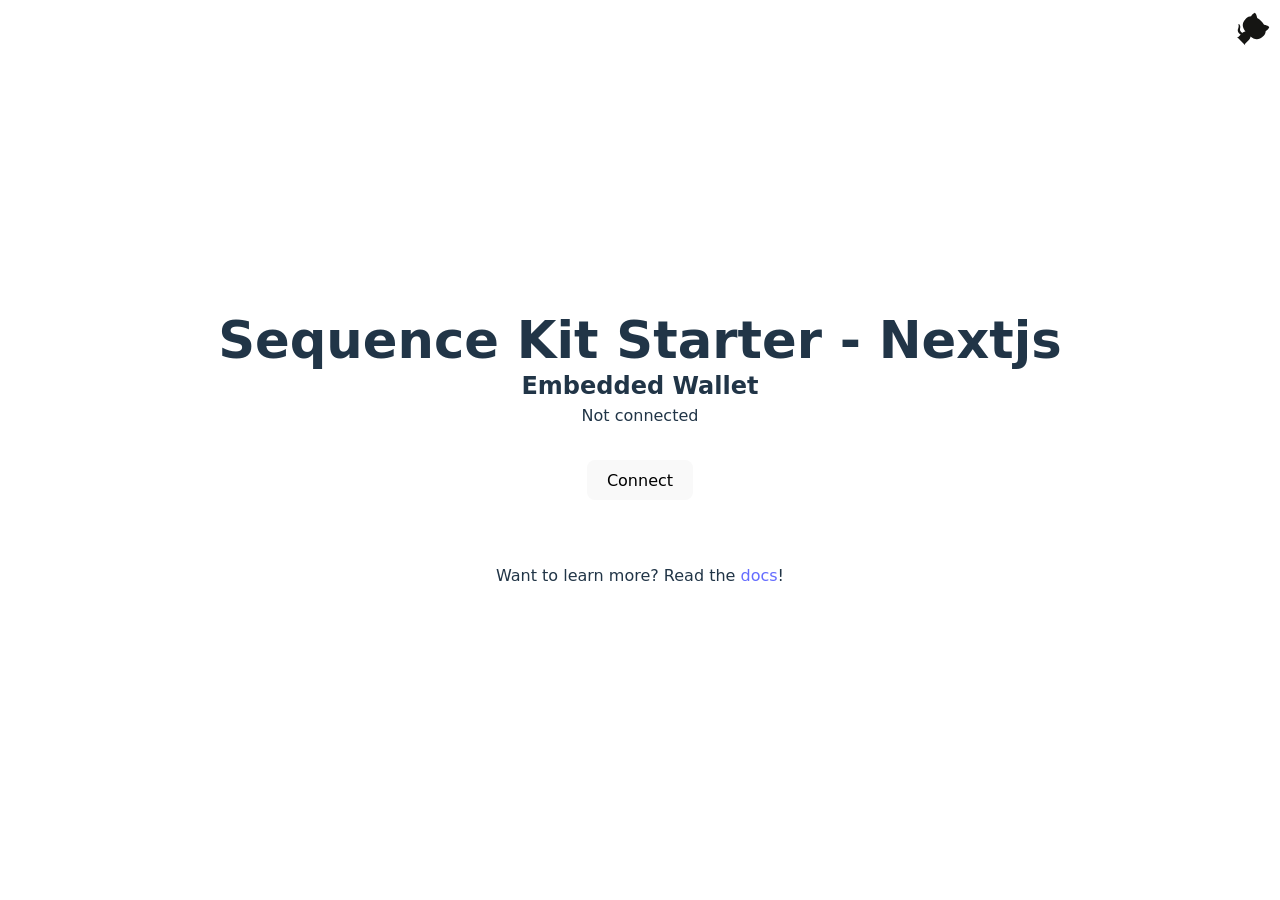
==== commit 24979b78: "Deploy: (3239cae) Added new loading and sendTransaction feature with txHash display" ====
--- a/index.html
+++ b/index.html
@@ -1 +1 @@
-<!DOCTYPE html><html lang="en"><head><meta charSet="utf-8"/><meta name="viewport" content="width=device-width, initial-scale=1"/><link rel="stylesheet" href="/_next/static/css/a000816725b8e9ea.css" data-precedence="next"/><link rel="stylesheet" href="/_next/static/css/2fd97616786a4245.css" data-precedence="next"/><link rel="preload" as="script" fetchPriority="low" href="/_next/static/chunks/webpack-8eae33562496f68f.js"/><script src="/_next/static/chunks/9ae566a6-0f574d00f6d49301.js" async=""></script><script src="/_next/static/chunks/601-49159a57e6a0c23a.js" async=""></script><script src="/_next/static/chunks/main-app-5c5c0edd42f4235e.js" async=""></script><script src="/_next/static/chunks/4a587ee0-b6bbb9fd9493febb.js" async=""></script><script src="/_next/static/chunks/306-af823c8a07eae109.js" async=""></script><script src="/_next/static/chunks/app/page-5fa27159f5e140f4.js" async=""></script><script src="/_next/static/chunks/805-48412c173e0f5e5d.js" async=""></script><script src="/_next/static/chunks/app/layout-cf1ed7019ab30fc5.js" async=""></script><link rel="icon" href="/favicon.svg"/><title>Embedded Wallet Nextjs Boilerplate Demo</title><meta name="description" content="Embedded Wallet Nextjs Boilerplate Demo"/><script src="/_next/static/chunks/polyfills-78c92fac7aa8fdd8.js" noModule=""></script></head><body><a href="https://github.com/0xsequence/kit-embedded-wallet-nextjs-boilerplate" target="_blank" rel="noopener noreferrer" class="github-corner" aria-label="View source on GitHub"><svg width="80" height="80" viewBox="0 0 250 250" style="fill:#fff;color:#151513;position:absolute;top:0;border:0;right:0" aria-hidden="true"><path d="M0,0 L115,115 L130,115 L142,142 L250,250 L250,0 Z"></path><path d="M128.3,109.0 C113.8,99.7 119.0,89.6 119.0,89.6 C122.0,82.7 120.5,78.6 120.5,78.6 C119.2,72.0 123.4,76.3 123.4,76.3 C127.3,80.9 125.5,87.3 125.5,87.3 C122.9,97.6 130.6,101.9 134.4,103.2" fill="currentColor" style="transform-origin:130px 106px" class="octo-arm"></path><path d="M115.0,115.0 C114.9,115.1 118.7,116.5 119.8,115.4 L133.7,101.6 C136.9,99.2 139.9,98.4 142.2,98.6 C133.8,88.0 127.5,74.4 143.8,58.0 C148.5,53.4 154.0,51.2 159.7,51.0 C160.3,49.4 163.2,43.6 171.4,40.1 C171.4,40.1 176.1,42.5 178.8,56.2 C183.1,58.6 187.2,61.8 190.9,65.4 C194.5,69.0 197.7,73.2 200.1,77.6 C213.8,80.2 216.3,84.9 216.3,84.9 C212.7,93.1 206.9,96.0 205.4,96.6 C205.1,102.4 203.0,107.8 198.3,112.5 C181.9,128.9 168.3,122.5 157.7,114.1 C157.9,116.9 156.7,120.9 152.7,124.9 L141.0,136.5 C139.8,137.7 141.6,141.9 141.8,141.8 Z" fill="currentColor" class="octo-body"></path></svg></a><div><p>loading...</p></div><script src="/_next/static/chunks/webpack-8eae33562496f68f.js" async=""></script><script>(self.__next_f=self.__next_f||[]).push([0]);self.__next_f.push([2,null])</script><script>self.__next_f.push([1,"1:HL[\"/_next/static/css/a000816725b8e9ea.css\",\"style\"]\n2:HL[\"/_next/static/css/2fd97616786a4245.css\",\"style\"]\n"])</script><script>self.__next_f.push([1,"3:I[72342,[],\"\"]\n5:I[65405,[],\"ClientPageRoot\"]\n6:I[30465,[\"962\",\"static/chunks/4a587ee0-b6bbb9fd9493febb.js\",\"306\",\"static/chunks/306-af823c8a07eae109.js\",\"931\",\"static/chunks/app/page-5fa27159f5e140f4.js\"],\"default\"]\n7:I[51788,[\"962\",\"static/chunks/4a587ee0-b6bbb9fd9493febb.js\",\"306\",\"static/chunks/306-af823c8a07eae109.js\",\"805\",\"static/chunks/805-48412c173e0f5e5d.js\",\"185\",\"static/chunks/app/layout-cf1ed7019ab30fc5.js\"],\"default\"]\n8:I[94098,[],\"\"]\n9:I[71959,[],\"\"]\nb:I[15756,[],\"\"]\nc:[]\n"])</script><script>self.__next_f.push([1,"0:[[[\"$\",\"link\",\"0\",{\"rel\":\"stylesheet\",\"href\":\"/_next/static/css/a000816725b8e9ea.css\",\"precedence\":\"next\",\"crossOrigin\":\"$undefined\"}],[\"$\",\"link\",\"1\",{\"rel\":\"stylesheet\",\"href\":\"/_next/static/css/2fd97616786a4245.css\",\"precedence\":\"next\",\"crossOrigin\":\"$undefined\"}]],[\"$\",\"$L3\",null,{\"buildId\":\"lZiZDNh98xwqVVwx1nYhL\",\"assetPrefix\":\"\",\"initialCanonicalUrl\":\"/\",\"initialTree\":[\"\",{\"children\":[\"__PAGE__\",{}]},\"$undefined\",\"$undefined\",true],\"initialSeedData\":[\"\",{\"children\":[\"__PAGE__\",{},[[\"$L4\",[\"$\",\"$L5\",null,{\"props\":{\"params\":{},\"searchParams\":{}},\"Component\":\"$6\"}]],null],null]},[[\"$\",\"html\",null,{\"lang\":\"en\",\"children\":[[\"$\",\"head\",null,{\"children\":[\"$\",\"link\",null,{\"rel\":\"icon\",\"href\":\"/favicon.svg\"}]}],[\"$\",\"body\",null,{\"children\":[[\"$\",\"a\",null,{\"href\":\"https://github.com/0xsequence/kit-embedded-wallet-nextjs-boilerplate\",\"target\":\"_blank\",\"rel\":\"noopener noreferrer\",\"className\":\"github-corner\",\"aria-label\":\"View source on GitHub\",\"children\":[\"$\",\"svg\",null,{\"width\":\"80\",\"height\":\"80\",\"viewBox\":\"0 0 250 250\",\"style\":{\"fill\":\"#fff\",\"color\":\"#151513\",\"position\":\"absolute\",\"top\":0,\"border\":0,\"right\":0},\"aria-hidden\":\"true\",\"children\":[[\"$\",\"path\",null,{\"d\":\"M0,0 L115,115 L130,115 L142,142 L250,250 L250,0 Z\"}],[\"$\",\"path\",null,{\"d\":\"M128.3,109.0 C113.8,99.7 119.0,89.6 119.0,89.6 C122.0,82.7 120.5,78.6 120.5,78.6 C119.2,72.0 123.4,76.3 123.4,76.3 C127.3,80.9 125.5,87.3 125.5,87.3 C122.9,97.6 130.6,101.9 134.4,103.2\",\"fill\":\"currentColor\",\"style\":{\"transformOrigin\":\"130px 106px\"},\"className\":\"octo-arm\"}],[\"$\",\"path\",null,{\"d\":\"M115.0,115.0 C114.9,115.1 118.7,116.5 119.8,115.4 L133.7,101.6 C136.9,99.2 139.9,98.4 142.2,98.6 C133.8,88.0 127.5,74.4 143.8,58.0 C148.5,53.4 154.0,51.2 159.7,51.0 C160.3,49.4 163.2,43.6 171.4,40.1 C171.4,40.1 176.1,42.5 178.8,56.2 C183.1,58.6 187.2,61.8 190.9,65.4 C194.5,69.0 197.7,73.2 200.1,77.6 C213.8,80.2 216.3,84.9 216.3,84.9 C212.7,93.1 206.9,96.0 205.4,96.6 C205.1,102.4 203.0,107.8 198.3,112.5 C181.9,128.9 168.3,122.5 157.7,114.1 C157.9,116.9 156.7,120.9 152.7,124.9 L141.0,136.5 C139.8,137.7 141.6,141.9 141.8,141.8 Z\",\"fill\":\"currentColor\",\"className\":\"octo-body\"}]]}]}],[\"$\",\"$L7\",null,{\"children\":[\"$\",\"div\",null,{\"id\":\"root\",\"children\":[\"$\",\"$L8\",null,{\"parallelRouterKey\":\"children\",\"segmentPath\":[\"children\"],\"error\":\"$undefined\",\"errorStyles\":\"$undefined\",\"errorScripts\":\"$undefined\",\"template\":[\"$\",\"$L9\",null,{}],\"templateStyles\":\"$undefined\",\"templateScripts\":\"$undefined\",\"notFound\":[[\"$\",\"title\",null,{\"children\":\"404: This page could not be found.\"}],[\"$\",\"div\",null,{\"style\":{\"fontFamily\":\"system-ui,\\\"Segoe UI\\\",Roboto,Helvetica,Arial,sans-serif,\\\"Apple Color Emoji\\\",\\\"Segoe UI Emoji\\\"\",\"height\":\"100vh\",\"textAlign\":\"center\",\"display\":\"flex\",\"flexDirection\":\"column\",\"alignItems\":\"center\",\"justifyContent\":\"center\"},\"children\":[\"$\",\"div\",null,{\"children\":[[\"$\",\"style\",null,{\"dangerouslySetInnerHTML\":{\"__html\":\"body{color:#000;background:#fff;margin:0}.next-error-h1{border-right:1px solid rgba(0,0,0,.3)}@media (prefers-color-scheme:dark){body{color:#fff;background:#000}.next-error-h1{border-right:1px solid rgba(255,255,255,.3)}}\"}}],[\"$\",\"h1\",null,{\"className\":\"next-error-h1\",\"style\":{\"display\":\"inline-block\",\"margin\":\"0 20px 0 0\",\"padding\":\"0 23px 0 0\",\"fontSize\":24,\"fontWeight\":500,\"verticalAlign\":\"top\",\"lineHeight\":\"49px\"},\"children\":\"404\"}],[\"$\",\"div\",null,{\"style\":{\"display\":\"inline-block\"},\"children\":[\"$\",\"h2\",null,{\"style\":{\"fontSize\":14,\"fontWeight\":400,\"lineHeight\":\"49px\",\"margin\":0},\"children\":\"This page could not be found.\"}]}]]}]}]],\"notFoundStyles\":[],\"styles\":null}]}]}]]}]]}],null],null],\"couldBeIntercepted\":false,\"initialHead\":[null,\"$La\"],\"globalErrorComponent\":\"$b\",\"missingSlots\":\"$Wc\"}]]\n"])</script><script>self.__next_f.push([1,"a:[[\"$\",\"meta\",\"0\",{\"name\":\"viewport\",\"content\":\"width=device-width, initial-scale=1\"}],[\"$\",\"meta\",\"1\",{\"charSet\":\"utf-8\"}],[\"$\",\"title\",\"2\",{\"children\":\"Embedded Wallet Nextjs Boilerplate Demo\"}],[\"$\",\"meta\",\"3\",{\"name\":\"description\",\"content\":\"Embedded Wallet Nextjs Boilerplate Demo\"}]]\n4:null\n"])</script></body></html>+<!DOCTYPE html><html lang="en"><head><meta charSet="utf-8"/><meta name="viewport" content="width=device-width, initial-scale=1"/><link rel="stylesheet" href="./_next/static/css/7ef50f261c042ee7.css" data-precedence="next"/><link rel="stylesheet" href="./_next/static/css/2fd97616786a4245.css" data-precedence="next"/><link rel="preload" as="script" fetchPriority="low" href="./_next/static/chunks/webpack-ed8a8cf0fe7608aa.js"/><script src="./_next/static/chunks/9ae566a6-0f574d00f6d49301.js" async=""></script><script src="./_next/static/chunks/601-49159a57e6a0c23a.js" async=""></script><script src="./_next/static/chunks/main-app-5c5c0edd42f4235e.js" async=""></script><script src="./_next/static/chunks/4a587ee0-b6bbb9fd9493febb.js" async=""></script><script src="./_next/static/chunks/809-4be92cea0eb88e4e.js" async=""></script><script src="./_next/static/chunks/508-405f85b6ad91dbe0.js" async=""></script><script src="./_next/static/chunks/app/page-bd4b7e063a0e4e54.js" async=""></script><script src="./_next/static/chunks/654-52e86b45a1964762.js" async=""></script><script src="./_next/static/chunks/app/layout-3a0e5e03875b55c2.js" async=""></script><link rel="icon" href="/favicon.svg"/><title>Embedded Wallet Nextjs Boilerplate Demo</title><meta name="description" content="Embedded Wallet Nextjs Boilerplate Demo"/><script src="./_next/static/chunks/polyfills-78c92fac7aa8fdd8.js" noModule=""></script></head><body><a href="https://github.com/0xsequence/kit-embedded-wallet-nextjs-boilerplate" target="_blank" rel="noopener noreferrer" class="github-corner" aria-label="View source on GitHub"><svg width="80" height="80" viewBox="0 0 250 250" style="fill:#fff;color:#151513;position:absolute;top:0;border:0;right:0" aria-hidden="true"><path d="M0,0 L115,115 L130,115 L142,142 L250,250 L250,0 Z"></path><path d="M128.3,109.0 C113.8,99.7 119.0,89.6 119.0,89.6 C122.0,82.7 120.5,78.6 120.5,78.6 C119.2,72.0 123.4,76.3 123.4,76.3 C127.3,80.9 125.5,87.3 125.5,87.3 C122.9,97.6 130.6,101.9 134.4,103.2" fill="currentColor" style="transform-origin:130px 106px" class="octo-arm"></path><path d="M115.0,115.0 C114.9,115.1 118.7,116.5 119.8,115.4 L133.7,101.6 C136.9,99.2 139.9,98.4 142.2,98.6 C133.8,88.0 127.5,74.4 143.8,58.0 C148.5,53.4 154.0,51.2 159.7,51.0 C160.3,49.4 163.2,43.6 171.4,40.1 C171.4,40.1 176.1,42.5 178.8,56.2 C183.1,58.6 187.2,61.8 190.9,65.4 C194.5,69.0 197.7,73.2 200.1,77.6 C213.8,80.2 216.3,84.9 216.3,84.9 C212.7,93.1 206.9,96.0 205.4,96.6 C205.1,102.4 203.0,107.8 198.3,112.5 C181.9,128.9 168.3,122.5 157.7,114.1 C157.9,116.9 156.7,120.9 152.7,124.9 L141.0,136.5 C139.8,137.7 141.6,141.9 141.8,141.8 Z" fill="currentColor" class="octo-body"></path></svg></a><div><p>loading...</p></div><script src="./_next/static/chunks/webpack-ed8a8cf0fe7608aa.js" async=""></script><script>(self.__next_f=self.__next_f||[]).push([0]);self.__next_f.push([2,null])</script><script>self.__next_f.push([1,"1:HL[\"./_next/static/css/7ef50f261c042ee7.css\",\"style\"]\n2:HL[\"./_next/static/css/2fd97616786a4245.css\",\"style\"]\n"])</script><script>self.__next_f.push([1,"3:I[72342,[],\"\"]\n5:I[65405,[],\"ClientPageRoot\"]\n6:I[1835,[\"962\",\"static/chunks/4a587ee0-b6bbb9fd9493febb.js\",\"809\",\"static/chunks/809-4be92cea0eb88e4e.js\",\"508\",\"static/chunks/508-405f85b6ad91dbe0.js\",\"931\",\"static/chunks/app/page-bd4b7e063a0e4e54.js\"],\"default\"]\n7:I[51788,[\"962\",\"static/chunks/4a587ee0-b6bbb9fd9493febb.js\",\"809\",\"static/chunks/809-4be92cea0eb88e4e.js\",\"654\",\"static/chunks/654-52e86b45a1964762.js\",\"185\",\"static/chunks/app/layout-3a0e5e03875b55c2.js\"],\"default\"]\n8:I[94098,[],\"\"]\n9:I[71959,[],\"\"]\nb:I[15756,[],\"\"]\nc:[]\n"])</script><script>self.__next_f.push([1,"0:[[[\"$\",\"link\",\"0\",{\"rel\":\"stylesheet\",\"href\":\"./_next/static/css/7ef50f261c042ee7.css\",\"precedence\":\"next\",\"crossOrigin\":\"$undefined\"}],[\"$\",\"link\",\"1\",{\"rel\":\"stylesheet\",\"href\":\"./_next/static/css/2fd97616786a4245.css\",\"precedence\":\"next\",\"crossOrigin\":\"$undefined\"}]],[\"$\",\"$L3\",null,{\"buildId\":\"0Ta03tLGNnHvWvuxYnyIW\",\"assetPrefix\":\".\",\"initialCanonicalUrl\":\"/\",\"initialTree\":[\"\",{\"children\":[\"__PAGE__\",{}]},\"$undefined\",\"$undefined\",true],\"initialSeedData\":[\"\",{\"children\":[\"__PAGE__\",{},[[\"$L4\",[\"$\",\"$L5\",null,{\"props\":{\"params\":{},\"searchParams\":{}},\"Component\":\"$6\"}]],null],null]},[[\"$\",\"html\",null,{\"lang\":\"en\",\"children\":[[\"$\",\"head\",null,{\"children\":[\"$\",\"link\",null,{\"rel\":\"icon\",\"href\":\"/favicon.svg\"}]}],[\"$\",\"body\",null,{\"children\":[[\"$\",\"a\",null,{\"href\":\"https://github.com/0xsequence/kit-embedded-wallet-nextjs-boilerplate\",\"target\":\"_blank\",\"rel\":\"noopener noreferrer\",\"className\":\"github-corner\",\"aria-label\":\"View source on GitHub\",\"children\":[\"$\",\"svg\",null,{\"width\":\"80\",\"height\":\"80\",\"viewBox\":\"0 0 250 250\",\"style\":{\"fill\":\"#fff\",\"color\":\"#151513\",\"position\":\"absolute\",\"top\":0,\"border\":0,\"right\":0},\"aria-hidden\":\"true\",\"children\":[[\"$\",\"path\",null,{\"d\":\"M0,0 L115,115 L130,115 L142,142 L250,250 L250,0 Z\"}],[\"$\",\"path\",null,{\"d\":\"M128.3,109.0 C113.8,99.7 119.0,89.6 119.0,89.6 C122.0,82.7 120.5,78.6 120.5,78.6 C119.2,72.0 123.4,76.3 123.4,76.3 C127.3,80.9 125.5,87.3 125.5,87.3 C122.9,97.6 130.6,101.9 134.4,103.2\",\"fill\":\"currentColor\",\"style\":{\"transformOrigin\":\"130px 106px\"},\"className\":\"octo-arm\"}],[\"$\",\"path\",null,{\"d\":\"M115.0,115.0 C114.9,115.1 118.7,116.5 119.8,115.4 L133.7,101.6 C136.9,99.2 139.9,98.4 142.2,98.6 C133.8,88.0 127.5,74.4 143.8,58.0 C148.5,53.4 154.0,51.2 159.7,51.0 C160.3,49.4 163.2,43.6 171.4,40.1 C171.4,40.1 176.1,42.5 178.8,56.2 C183.1,58.6 187.2,61.8 190.9,65.4 C194.5,69.0 197.7,73.2 200.1,77.6 C213.8,80.2 216.3,84.9 216.3,84.9 C212.7,93.1 206.9,96.0 205.4,96.6 C205.1,102.4 203.0,107.8 198.3,112.5 C181.9,128.9 168.3,122.5 157.7,114.1 C157.9,116.9 156.7,120.9 152.7,124.9 L141.0,136.5 C139.8,137.7 141.6,141.9 141.8,141.8 Z\",\"fill\":\"currentColor\",\"className\":\"octo-body\"}]]}]}],[\"$\",\"$L7\",null,{\"children\":[\"$\",\"div\",null,{\"id\":\"root\",\"children\":[\"$\",\"$L8\",null,{\"parallelRouterKey\":\"children\",\"segmentPath\":[\"children\"],\"error\":\"$undefined\",\"errorStyles\":\"$undefined\",\"errorScripts\":\"$undefined\",\"template\":[\"$\",\"$L9\",null,{}],\"templateStyles\":\"$undefined\",\"templateScripts\":\"$undefined\",\"notFound\":[[\"$\",\"title\",null,{\"children\":\"404: This page could not be found.\"}],[\"$\",\"div\",null,{\"style\":{\"fontFamily\":\"system-ui,\\\"Segoe UI\\\",Roboto,Helvetica,Arial,sans-serif,\\\"Apple Color Emoji\\\",\\\"Segoe UI Emoji\\\"\",\"height\":\"100vh\",\"textAlign\":\"center\",\"display\":\"flex\",\"flexDirection\":\"column\",\"alignItems\":\"center\",\"justifyContent\":\"center\"},\"children\":[\"$\",\"div\",null,{\"children\":[[\"$\",\"style\",null,{\"dangerouslySetInnerHTML\":{\"__html\":\"body{color:#000;background:#fff;margin:0}.next-error-h1{border-right:1px solid rgba(0,0,0,.3)}@media (prefers-color-scheme:dark){body{color:#fff;background:#000}.next-error-h1{border-right:1px solid rgba(255,255,255,.3)}}\"}}],[\"$\",\"h1\",null,{\"className\":\"next-error-h1\",\"style\":{\"display\":\"inline-block\",\"margin\":\"0 20px 0 0\",\"padding\":\"0 23px 0 0\",\"fontSize\":24,\"fontWeight\":500,\"verticalAlign\":\"top\",\"lineHeight\":\"49px\"},\"children\":\"404\"}],[\"$\",\"div\",null,{\"style\":{\"display\":\"inline-block\"},\"children\":[\"$\",\"h2\",null,{\"style\":{\"fontSize\":14,\"fontWeight\":400,\"lineHeight\":\"49px\",\"margin\":0},\"children\":\"This page could not be found.\"}]}]]}]}]],\"notFoundStyles\":[],\"styles\":null}]}]}]]}]]}],null],null],\"couldBeIntercepted\":false,\"initialHead\":[null,\"$La\"],\"globalErrorComponent\":\"$b\",\"missingSlots\":\"$Wc\"}]]\n"])</script><script>self.__next_f.push([1,"a:[[\"$\",\"meta\",\"0\",{\"name\":\"viewport\",\"content\":\"width=device-width, initial-scale=1\"}],[\"$\",\"meta\",\"1\",{\"charSet\":\"utf-8\"}],[\"$\",\"title\",\"2\",{\"children\":\"Embedded Wallet Nextjs Boilerplate Demo\"}],[\"$\",\"meta\",\"3\",{\"name\":\"description\",\"content\":\"Embedded Wallet Nextjs Boilerplate Demo\"}]]\n4:null\n"])</script></body></html>
--- a/_next/static/css/7ef50f261c042ee7.css
+++ b/_next/static/css/7ef50f261c042ee7.css
@@ -0,0 +1 @@
+#root{max-width:1280px;margin:0 auto;padding:2rem;text-align:center}.card{padding:2em}.read-the-docs{color:#888}.homepage__footer{padding-top:2em}.fullscreen-loading-overlay{position:fixed;top:0;left:0;width:100%;height:100%;display:flex;align-items:center;justify-content:center}.fullscreen-loading-container{text-align:center;color:#fff}.fullscreen-loading-dots{display:inline-block}.fullscreen-loading-dots span{display:inline-block;width:8px;height:8px;margin:0 4px;background-color:#fff;border-radius:50%;animation:bounce 1.4s ease-in-out infinite}.fullscreen-loading-dots span:nth-child(2){animation-delay:.2s}.fullscreen-loading-dots span:nth-child(3){animation-delay:.4s}@keyframes bounce{0%,to{transform:scale(0)}50%{transform:scale(1)}}*{box-sizing:border-box;margin:0;padding:0}:root{font-family:Inter,system-ui,Avenir,Helvetica,Arial,sans-serif;line-height:1.5;font-weight:400;color-scheme:light dark;color:hsla(0,0%,100%,.87);background-color:#242424;font-synthesis:none;text-rendering:optimizeLegibility;-webkit-font-smoothing:antialiased;-moz-osx-font-smoothing:grayscale}a{font-weight:500;color:#646cff;text-decoration:inherit}a:hover{color:#535bf2}body{margin:0;display:flex;place-items:center;min-width:320px;min-height:100vh}h1{font-size:3.2em;line-height:1.1}button{border-radius:8px;border:1px solid transparent;padding:.6em 1.2em;font-size:1em;font-weight:500;font-family:inherit;background-color:#1a1a1a;cursor:pointer;transition:border-color .25s}button:hover{border-color:#646cff}button:focus,button:focus-visible{outline:4px auto -webkit-focus-ring-color}@media (prefers-color-scheme:light){:root{color:#213547;background-color:#fff}a:hover{color:#747bff}button{background-color:#f9f9f9}}.github-corner:hover .octo-arm{animation:octocat-wave .56s ease-in-out}@keyframes octocat-wave{0%,to{transform:rotate(0)}20%,60%{transform:rotate(-25deg)}40%,80%{transform:rotate(10deg)}}@media (max-width:500px){.github-corner:hover .octo-arm{animation:none}.github-corner .octo-arm{animation:octocat-wave .56s ease-in-out}}
